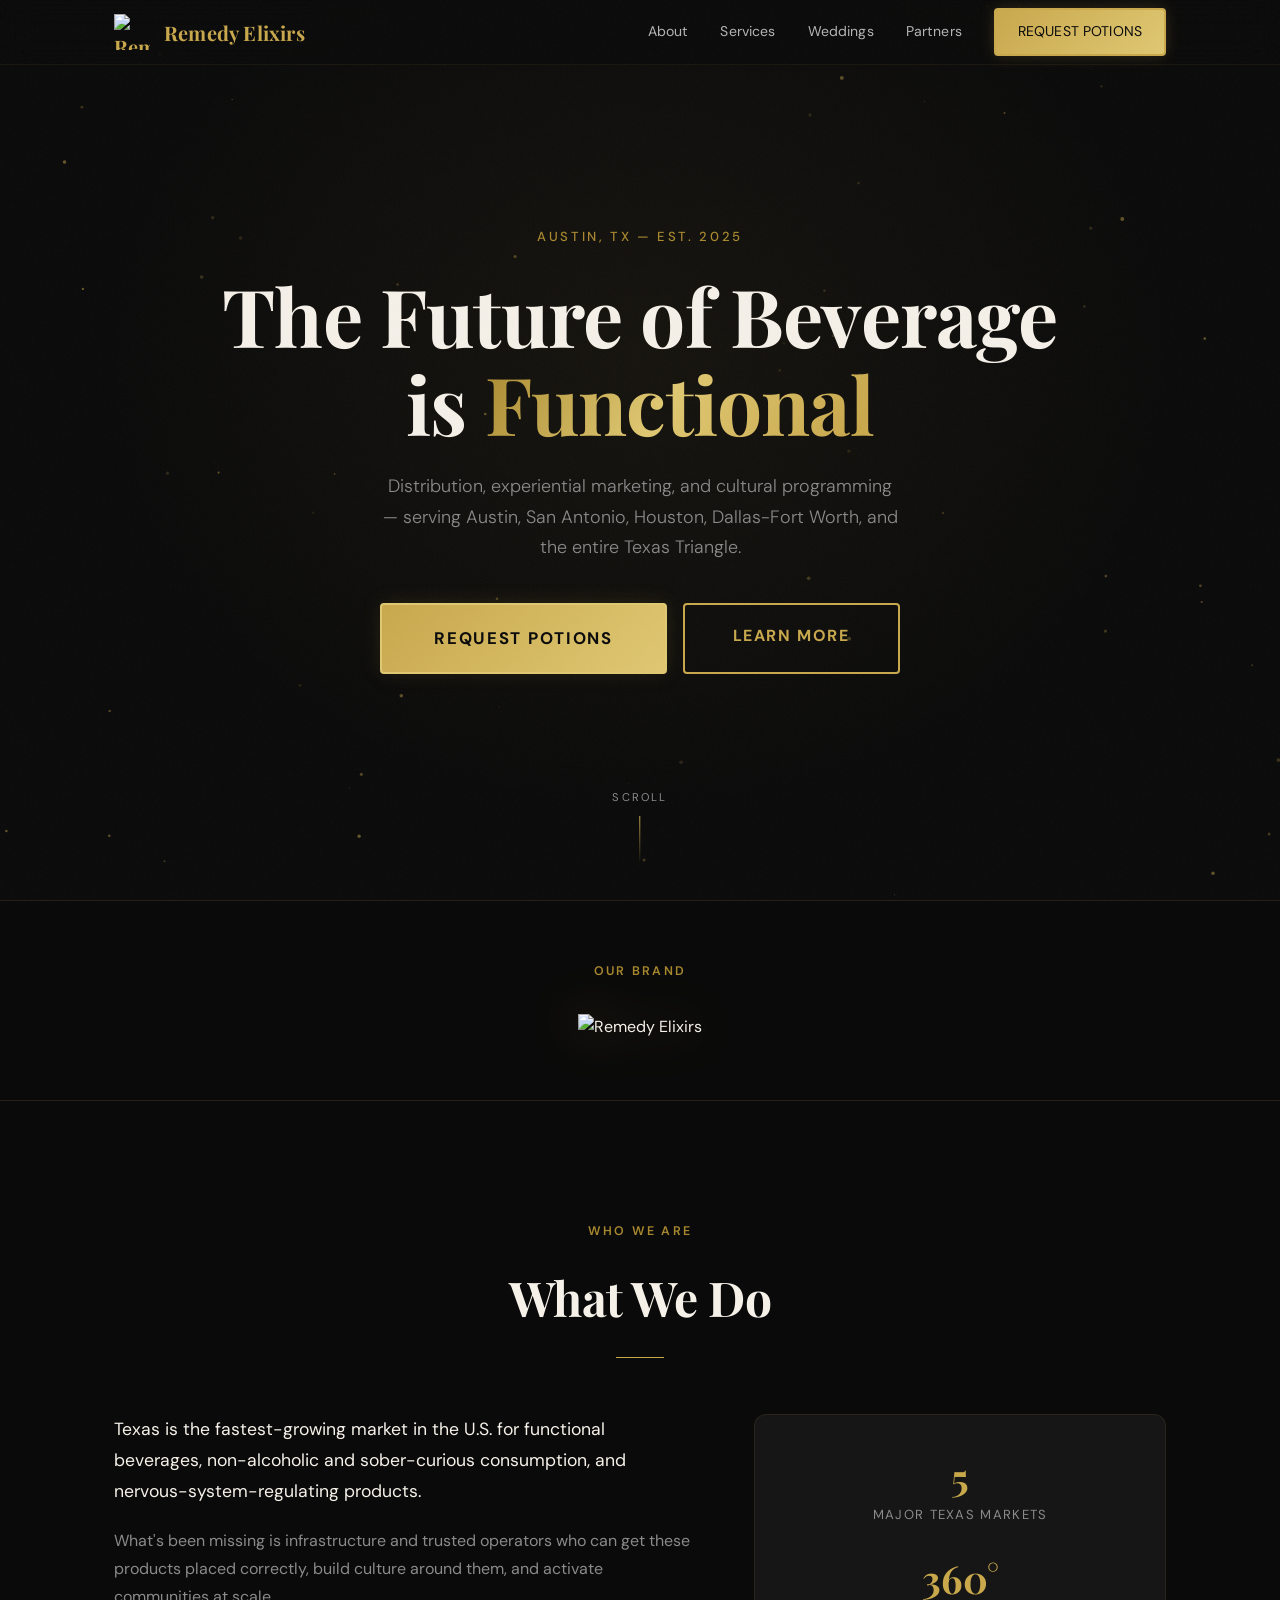
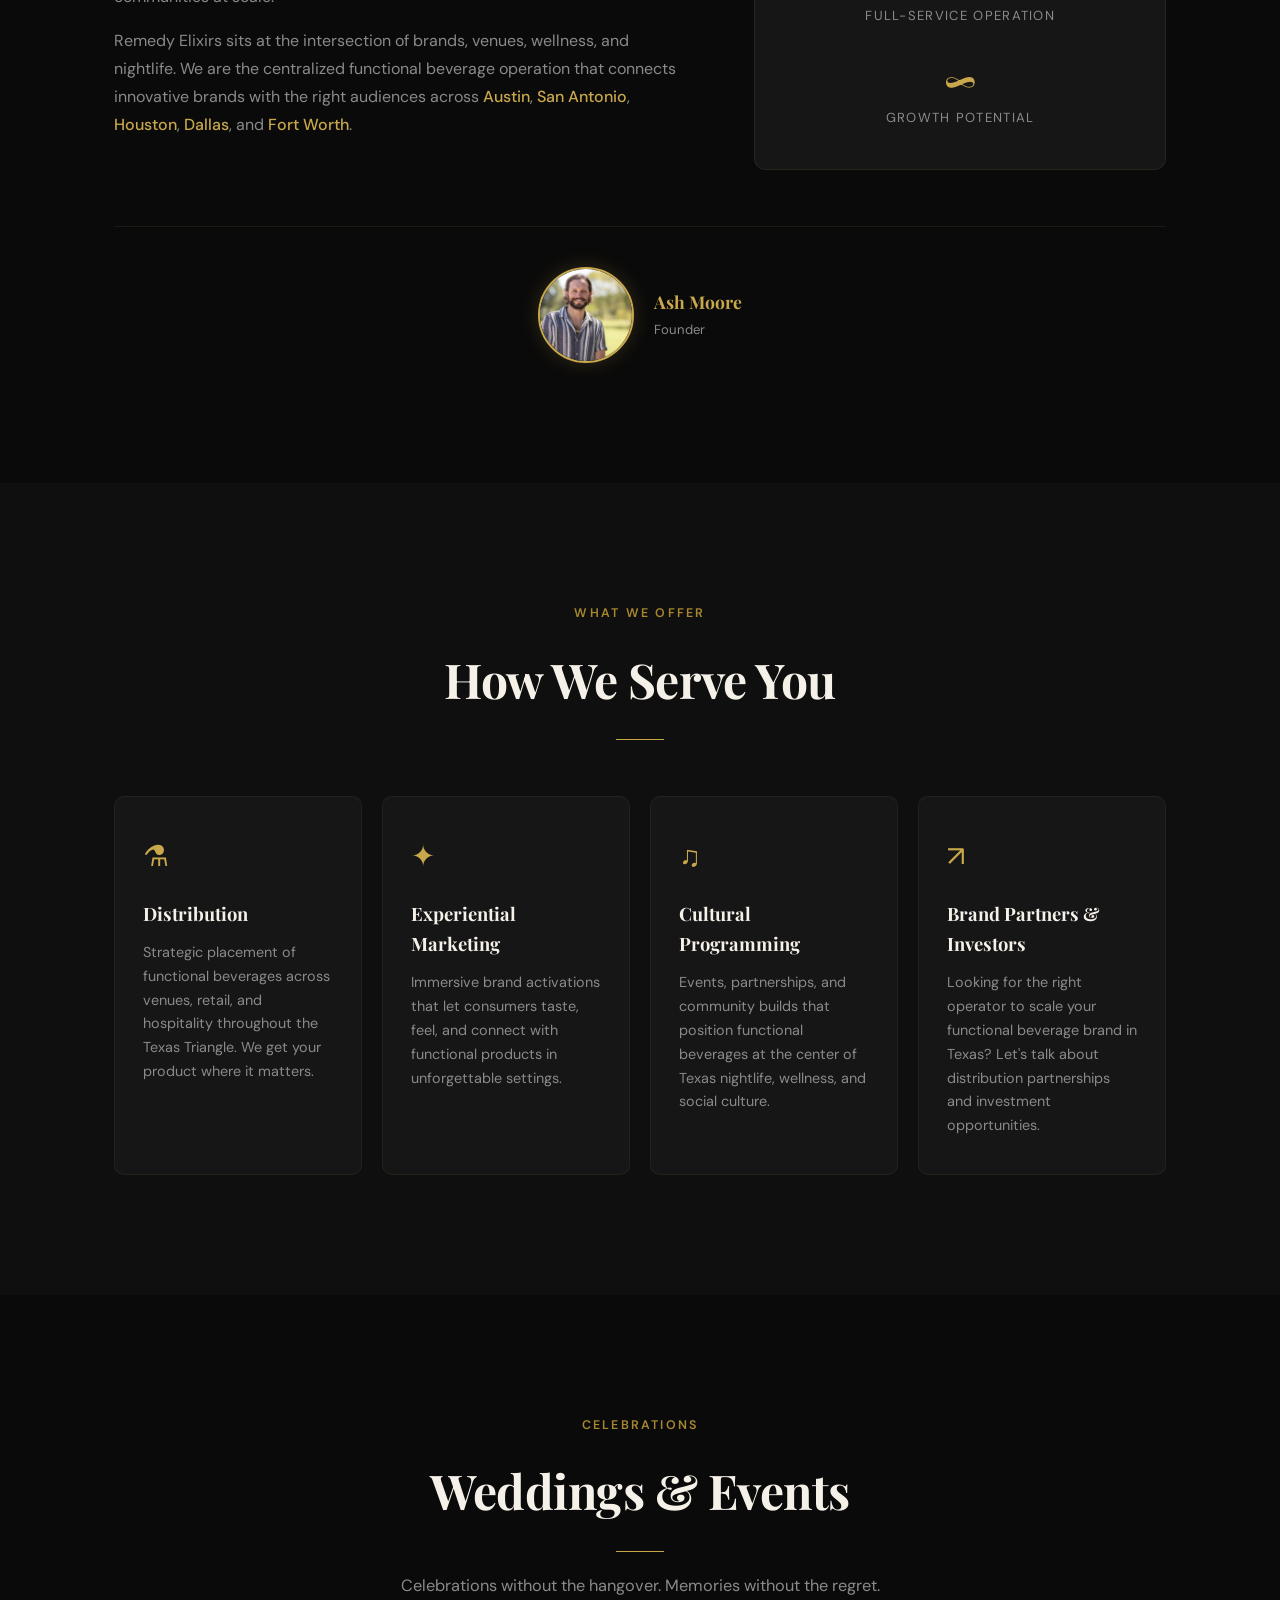
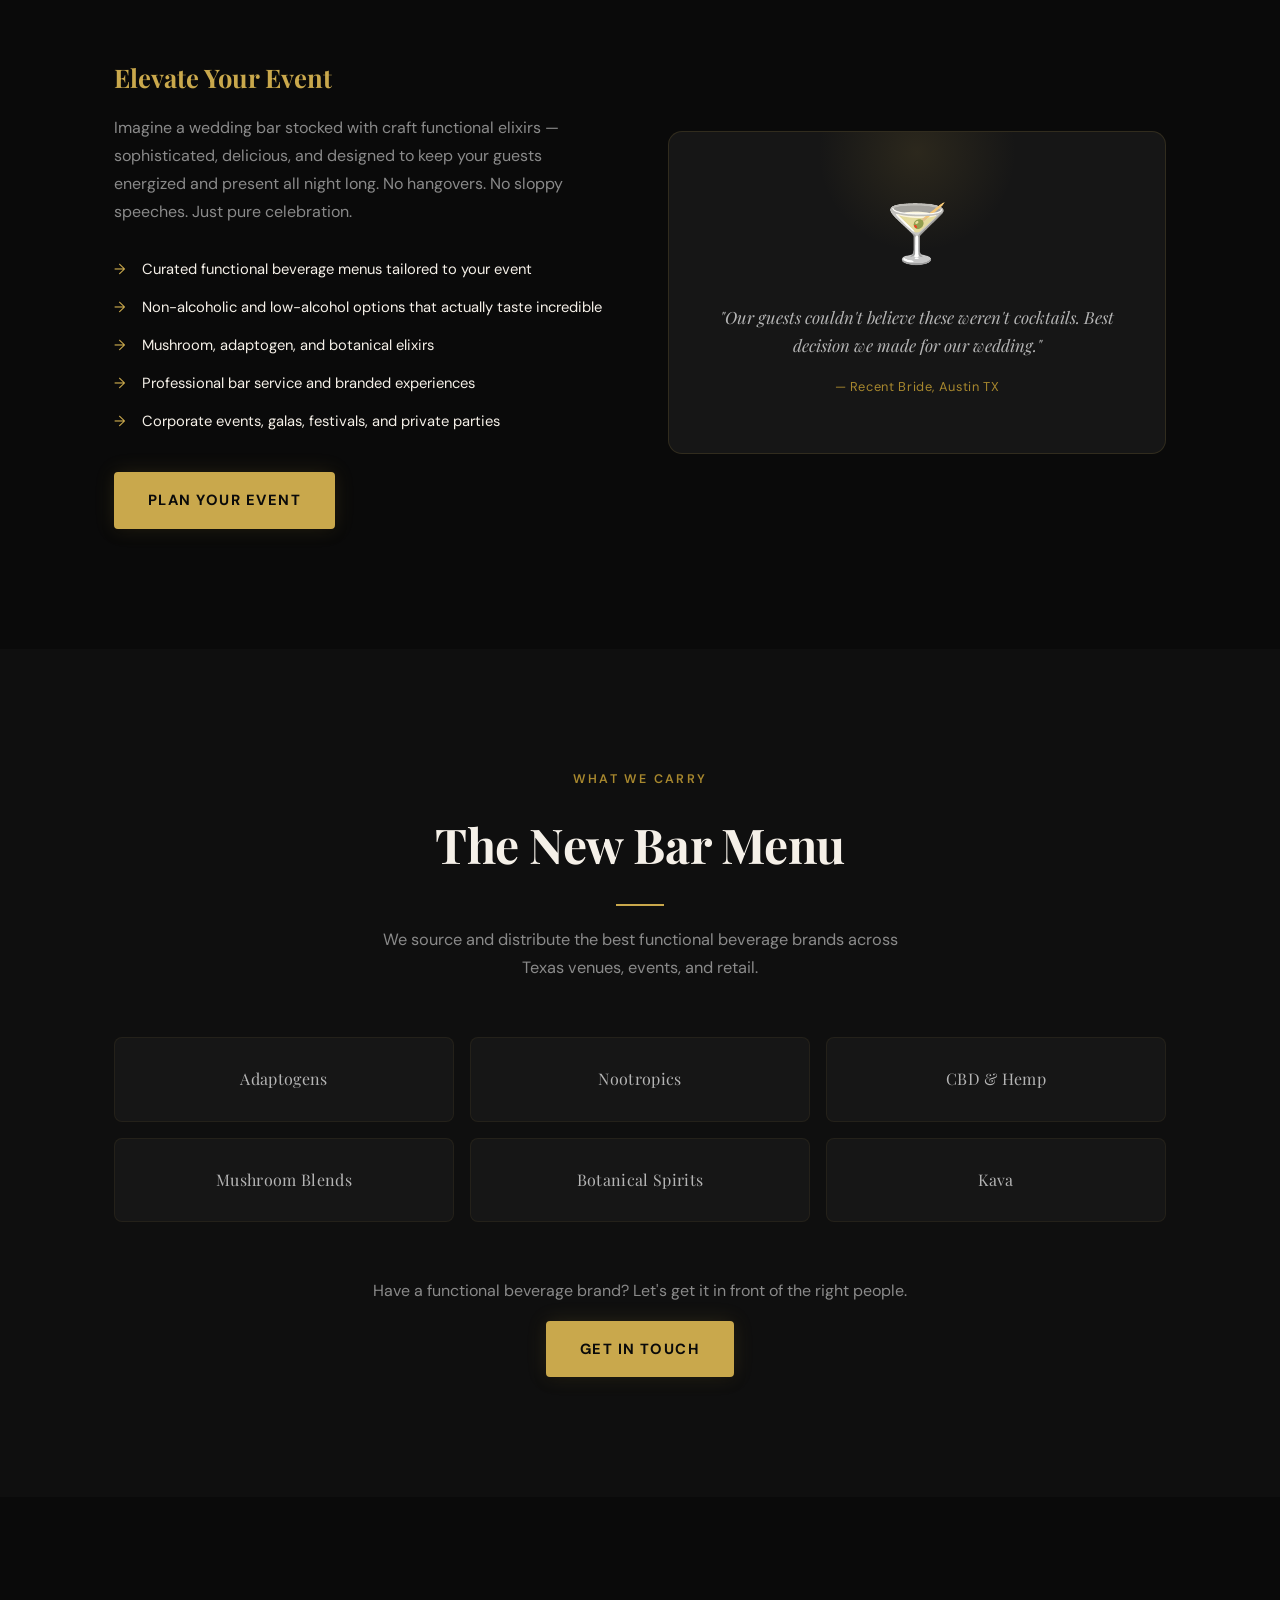
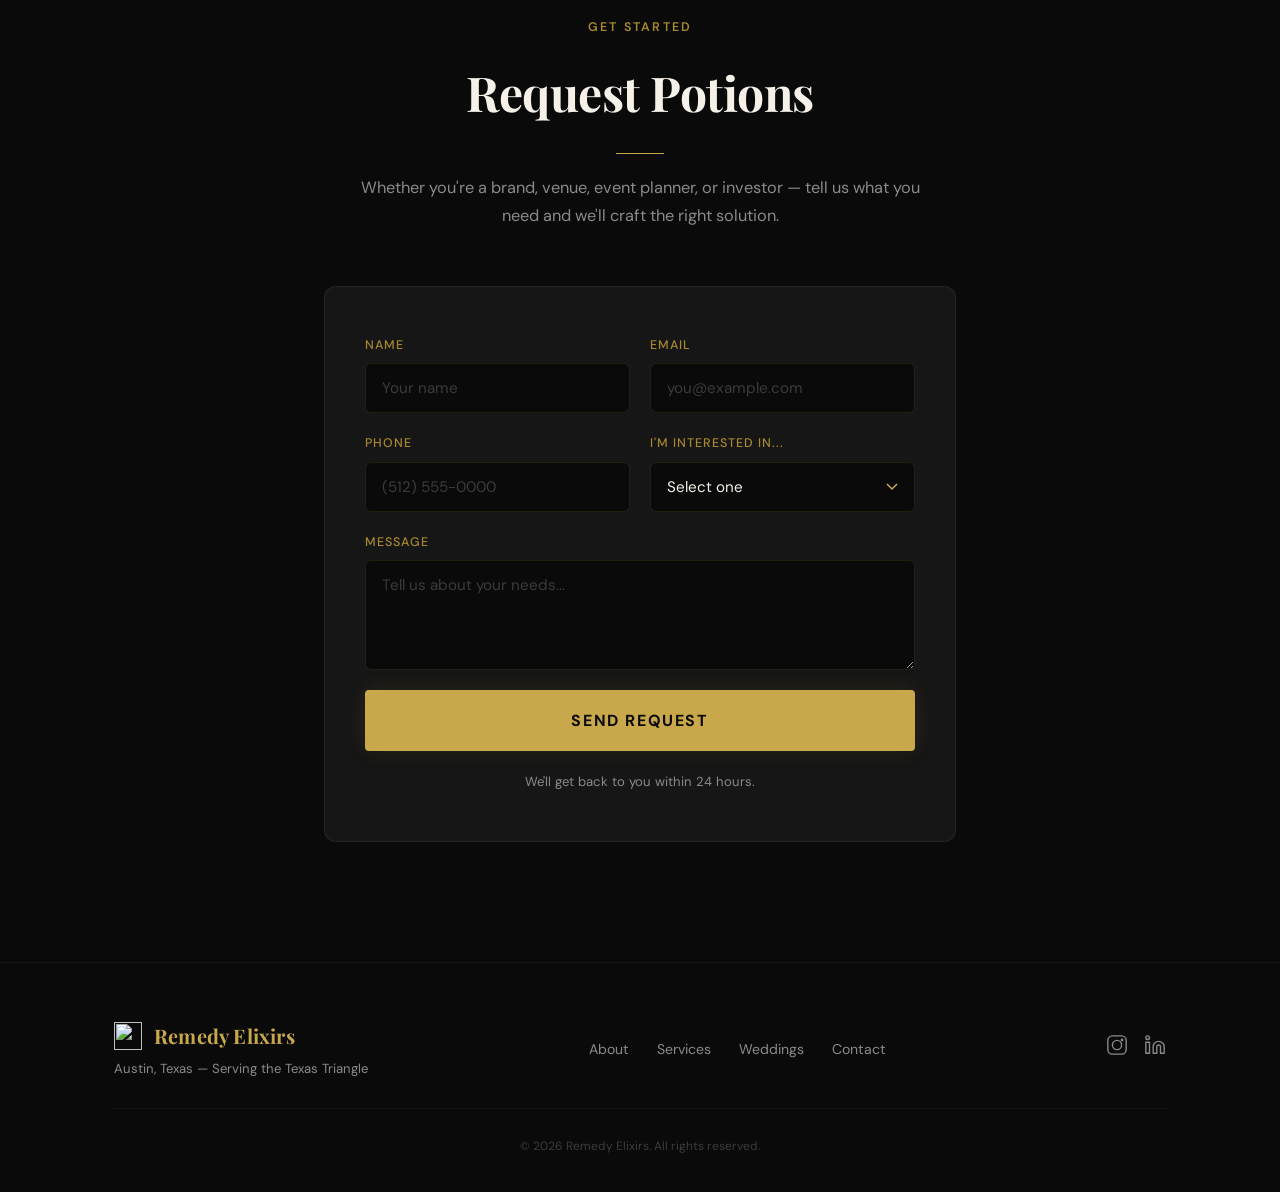
==== index.html @ 9a8f2cb9 "Update index.html 04/08 Removing kratom from website and fixing founder photo" ====
<!DOCTYPE html>
<html lang="en">
<head>
  <meta charset="UTF-8">
  <meta name="viewport" content="width=device-width, initial-scale=1.0">
  <title>Remedy Elixirs — Functional Beverages for Texas</title>
  <meta name="description" content="Austin-rooted functional beverage distribution, experiential marketing, and cultural programming across the Texas Triangle.">
  <meta name="theme-color" content="#0a0a0a">
  <meta property="og:title" content="Remedy Elixirs — Functional Beverages for Texas">
  <meta property="og:description" content="Distribution, experiential marketing, and cultural programming for functional beverages across the Texas Triangle.">
  <meta property="og:type" content="website">
  <meta property="og:url" content="https://remedyelixirs.vip">
  <meta property="og:image" content="https://images.unsplash.com/photo-1514362545857-3bc16c4c7d1b?w=1200&h=630&fit=crop&q=80">
  <meta name="twitter:card" content="summary_large_image">
  <meta name="twitter:title" content="Remedy Elixirs — Functional Beverages for Texas">
  <meta name="twitter:description" content="Distribution, experiential marketing, and cultural programming for functional beverages across the Texas Triangle.">
  <link rel="icon" href="data:image/svg+xml,<svg xmlns='http://www.w3.org/2000/svg' viewBox='0 0 100 100'><text y='.9em' font-size='90'>⚗️</text></svg>">
  <link rel="preconnect" href="https://fonts.googleapis.com">
  <link rel="preconnect" href="https://fonts.gstatic.com" crossorigin>
  <link href="https://fonts.googleapis.com/css2?family=Playfair+Display:ital,wght@0,400;0,700;1,400&family=DM+Sans:wght@300;400;500;600&display=swap" rel="stylesheet">
  <link rel="stylesheet" href="style.css">
  <!-- Google tag (gtag.js) -->
  <script async src="https://www.googletagmanager.com/gtag/js?id=G-P9FBZWVMJN"></script>
  <script>
    window.dataLayer = window.dataLayer || [];
    function gtag(){dataLayer.push(arguments);}
    gtag('js', new Date());
    gtag('config', 'G-P9FBZWVMJN');
  </script>
</head>
<body>

  <!-- Grain overlay -->
  <div class="grain" aria-hidden="true"></div>

  <!-- Nav -->
  <nav class="nav" role="navigation" aria-label="Main navigation">
    <div class="nav-inner">
      <a href="#" class="logo" aria-label="Remedy Elixirs home">
        <img src="remedy-logo.png" alt="Remedy Elixirs Logo" style="width:36px;height:36px;object-fit:contain;vertical-align:middle;margin-right:8px;"> Remedy Elixirs
      </a>
      <div class="nav-links" id="nav-links">
        <a href="#about">About</a>
        <a href="#services">Services</a>
        <a href="#weddings">Weddings</a>
        <a href="#proof">Partners</a>
        <a href="#contact" class="btn btn-sm">Request Potions</a>
      </div>
      <button class="mobile-toggle" aria-label="Toggle menu" aria-expanded="false" id="mobile-toggle">
        <span class="hamburger"></span>
      </button>
    </div>
  </nav>

  <!-- Hero -->
  <section class="hero">
    <canvas class="hero-particles" id="hero-particles" aria-hidden="true"></canvas>
    <div class="hero-content reveal">
      <p class="hero-eyebrow">Austin, TX — Est. 2025</p>
      <h1>The Future of Beverage<br>is <span class="gold shimmer">Functional</span></h1>
      <p class="hero-sub">Distribution, experiential marketing, and cultural programming — serving Austin, San Antonio, Houston, Dallas-Fort Worth, and the entire Texas Triangle.</p>
      <div class="hero-actions">
        <a href="#contact" class="btn btn-cta">Request Potions</a>
        <a href="#about" class="btn btn-lg btn-ghost">Learn More</a>
      </div>
    </div>
    <div class="hero-scroll" aria-hidden="true">
      <span>Scroll</span>
      <div class="scroll-line"></div>
    </div>
  </section>

  <!-- Logo Showcase -->
  <section style="background:#0a0a0a;padding:60px 0;text-align:center;border-top:1px solid rgba(201,168,76,0.15);border-bottom:1px solid rgba(201,168,76,0.15);">
    <div class="container">
      <p class="section-tag" style="text-align:center;margin-bottom:32px;">Our Brand</p>
      <img src="remedy-logo.png" alt="Remedy Elixirs" style="width:180px;height:180px;object-fit:contain;filter:drop-shadow(0 0 24px rgba(201,168,76,0.4));">
    </div>
  </section>

  <!-- About -->
  <section id="about" class="section">
    <div class="container">
      <div class="section-header reveal">
        <p class="section-tag">Who We Are</p>
        <h2>What We Do</h2>
      </div>
      <div class="about-layout">
        <div class="about-text reveal">
          <p class="lead">Texas is the fastest-growing market in the U.S. for functional beverages, non-alcoholic and sober-curious consumption, and nervous-system-regulating products.</p>
          <p>What's been missing is infrastructure and trusted operators who can get these products placed correctly, build culture around them, and activate communities at scale.</p>
          <p>Remedy Elixirs sits at the intersection of brands, venues, wellness, and nightlife. We are the centralized functional beverage operation that connects innovative brands with the right audiences across <strong>Austin</strong>, <strong>San Antonio</strong>, <strong>Houston</strong>, <strong>Dallas</strong>, and <strong>Fort Worth</strong>.</p>
        </div>
        <div class="about-stats reveal">
          <div class="stat">
            <span class="stat-number" data-count="5">5</span>
            <span class="stat-label">Major Texas Markets</span>
          </div>
          <div class="stat">
            <span class="stat-number">360°</span>
            <span class="stat-label">Full-Service Operation</span>
          </div>
          <div class="stat">
            <span class="stat-number">∞</span>
            <span class="stat-label">Growth Potential</span>
          </div>
        </div>
      </div>
      <div class="founder reveal">
        <img src="ash-moore.jpg" alt="Ash Moore, Founder of Remedy Elixirs" style="width:96px;height:96px;border-radius:50%;object-fit:cover;object-position:center 20%;border:2px solid #c9a84c;box-shadow:0 0 20px rgba(201,168,76,0.2);flex-shrink:0;">
        <div class="founder-info">
          <span class="founder-name">Ash Moore</span>
          <span class="founder-title">Founder</span>
        </div>
      </div>
    </div>
  </section>

  <!-- Services -->
  <section id="services" class="section section-dark">
    <div class="container">
      <div class="section-header reveal">
        <p class="section-tag">What We Offer</p>
        <h2>How We Serve You</h2>
      </div>
      <div class="grid">
        <div class="card reveal" style="--delay: 0">
          <div class="card-glow"></div>
          <div class="card-content">
            <div class="card-icon">⚗</div>
            <h3>Distribution</h3>
            <p>Strategic placement of functional beverages across venues, retail, and hospitality throughout the Texas Triangle. We get your product where it matters.</p>
          </div>
        </div>
        <div class="card reveal" style="--delay: 1">
          <div class="card-glow"></div>
          <div class="card-content">
            <div class="card-icon">✦</div>
            <h3>Experiential Marketing</h3>
            <p>Immersive brand activations that let consumers taste, feel, and connect with functional products in unforgettable settings.</p>
          </div>
        </div>
        <div class="card reveal" style="--delay: 2">
          <div class="card-glow"></div>
          <div class="card-content">
            <div class="card-icon">♫</div>
            <h3>Cultural Programming</h3>
            <p>Events, partnerships, and community builds that position functional beverages at the center of Texas nightlife, wellness, and social culture.</p>
          </div>
        </div>
        <div class="card reveal" style="--delay: 3">
          <div class="card-glow"></div>
          <div class="card-content">
            <div class="card-icon">↗</div>
            <h3>Brand Partners & Investors</h3>
            <p>Looking for the right operator to scale your functional beverage brand in Texas? Let's talk about distribution partnerships and investment opportunities.</p>
          </div>
        </div>
      </div>
    </div>
  </section>

  <!-- Weddings / Events -->
  <section id="weddings" class="section">
    <div class="container">
      <div class="section-header reveal">
        <p class="section-tag">Celebrations</p>
        <h2>Weddings & Events</h2>
        <p class="section-lead">Celebrations without the hangover. Memories without the regret.</p>
      </div>
      <div class="wedding-grid">
        <div class="wedding-text reveal">
          <h3>Elevate Your Event</h3>
          <p>Imagine a wedding bar stocked with craft functional elixirs — sophisticated, delicious, and designed to keep your guests energized and present all night long. No hangovers. No sloppy speeches. Just pure celebration.</p>
          <ul class="check-list">
            <li>Curated functional beverage menus tailored to your event</li>
            <li>Non-alcoholic and low-alcohol options that actually taste incredible</li>
            <li>Mushroom, adaptogen, and botanical elixirs</li>
            <li>Professional bar service and branded experiences</li>
            <li>Corporate events, galas, festivals, and private parties</li>
          </ul>
          <a href="#contact" class="btn">Plan Your Event</a>
        </div>
        <div class="wedding-visual reveal">
          <div class="visual-card">
            <div class="visual-glow"></div>
            <span class="visual-emoji">🍸</span>
            <p>"Our guests couldn't believe these weren't cocktails. Best decision we made for our wedding."</p>
            <span class="testimonial-attr">— Recent Bride, Austin TX</span>
          </div>
        </div>
      </div>
    </div>
  </section>

  <!-- Social Proof -->
  <section id="proof" class="section section-dark">
    <div class="container">
      <div class="section-header reveal">
        <p class="section-tag">What We Carry</p>
        <h2>The New Bar Menu</h2>
        <p class="section-lead">We source and distribute the best functional beverage brands across Texas venues, events, and retail.</p>
      </div>
      <div class="proof-grid reveal">
        <div class="proof-item">Adaptogens</div>
        <div class="proof-item">Nootropics</div>
        <div class="proof-item">CBD & Hemp</div>
        <div class="proof-item">Mushroom Blends</div>
        <div class="proof-item">Botanical Spirits</div>
        <div class="proof-item">Kava</div>
      </div>
      <div class="proof-cta reveal">
        <p>Have a functional beverage brand? Let's get it in front of the right people.</p>
        <a href="#contact" class="btn">Get In Touch</a>
      </div>
    </div>
  </section>

  <!-- Contact / Lead Form -->
  <section id="contact" class="section">
    <div class="container container-sm">
      <div class="section-header reveal">
        <p class="section-tag">Get Started</p>
        <h2>Request Potions</h2>
        <p class="section-lead">Whether you're a brand, venue, event planner, or investor — tell us what you need and we'll craft the right solution.</p>
      </div>
      <div class="form-wrapper reveal">
        <form action="https://formspree.io/f/xzdjoldj" method="POST" class="form" id="lead-form">
          <div class="form-row">
            <div class="form-group">
              <label for="name">Name</label>
              <input type="text" id="name" name="name" required placeholder="Your name">
            </div>
            <div class="form-group">
              <label for="email">Email</label>
              <input type="email" id="email" name="email" required placeholder="you@example.com">
            </div>
          </div>
          <div class="form-row">
            <div class="form-group">
              <label for="phone">Phone</label>
              <input type="tel" id="phone" name="phone" placeholder="(512) 555-0000">
            </div>
            <div class="form-group">
              <label for="interest">I'm interested in...</label>
              <select id="interest" name="interest">
                <option value="">Select one</option>
                <option value="distribution">Distribution Partnership</option>
                <option value="wedding">Wedding / Private Event</option>
                <option value="corporate">Corporate Event</option>
                <option value="venue">Venue Placement</option>
                <option value="brand">Brand Partnership</option>
                <option value="investment">Investment Opportunity</option>
                <option value="other">Other</option>
              </select>
            </div>
          </div>
          <div class="form-group">
            <label for="message">Message</label>
            <textarea id="message" name="message" rows="4" placeholder="Tell us about your needs..."></textarea>
          </div>
          <button type="submit" class="btn btn-full btn-lg">Send Request</button>
        </form>
        <p class="form-note">We'll get back to you within 24 hours.</p>
      </div>
    </div>
  </section>

  <!-- Sticky Mobile CTA -->
  <div class="sticky-cta" id="sticky-cta">
    <a href="#contact" class="btn">Request Potions</a>
  </div>

  <!-- Footer -->
  <footer class="footer">
    <div class="container">
      <div class="footer-inner">
        <div class="footer-brand">
          <span class="logo">
            <img src="remedy-logo.png" alt="" style="width:28px;height:28px;object-fit:contain;vertical-align:middle;margin-right:6px;">
            Remedy Elixirs
          </span>
          <p>Austin, Texas — Serving the Texas Triangle</p>
        </div>
        <div class="footer-links">
          <a href="#about">About</a>
          <a href="#services">Services</a>
          <a href="#weddings">Weddings</a>
          <a href="#contact">Contact</a>
        </div>
        <div class="footer-social">
          <a href="https://instagram.com/remedyelixirbar" target="_blank" rel="noopener" aria-label="Instagram">
            <svg width="22" height="22" viewBox="0 0 24 24" fill="none" stroke="currentColor" stroke-width="1.5" stroke-linecap="round" stroke-linejoin="round"><rect x="2" y="2" width="20" height="20" rx="5"/><circle cx="12" cy="12" r="5"/><circle cx="17.5" cy="6.5" r="1.5" fill="currentColor" stroke="none"/></svg>
          </a>
          <a href="https://www.linkedin.com/in/ashton-moore" target="_blank" rel="noopener" aria-label="LinkedIn">
            <svg width="22" height="22" viewBox="0 0 24 24" fill="none" stroke="currentColor" stroke-width="1.5" stroke-linecap="round" stroke-linejoin="round"><path d="M16 8a6 6 0 0 1 6 6v7h-4v-7a2 2 0 0 0-4 0v7h-4v-7a6 6 0 0 1 6-6z"/><rect x="2" y="9" width="4" height="12"/><circle cx="4" cy="4" r="2"/></svg>
          </a>
        </div>
      </div>
      <p class="copyright">&copy; 2026 Remedy Elixirs. All rights reserved.</p>
    </div>
  </footer>

  <script>
    // Mobile nav toggle
    const toggle = document.getElementById('mobile-toggle');
    const navLinks = document.getElementById('nav-links');
    toggle.addEventListener('click', function() {
      const isOpen = navLinks.classList.toggle('open');
      toggle.classList.toggle('active');
      toggle.setAttribute('aria-expanded', isOpen);
    });

    // Smooth scroll
    document.querySelectorAll('a[href^="#"]').forEach(a => {
      a.addEventListener('click', function(e) {
        e.preventDefault();
        const target = document.querySelector(this.getAttribute('href'));
        if (target) {
          target.scrollIntoView({ behavior: 'smooth', block: 'start' });
          navLinks.classList.remove('open');
          toggle.classList.remove('active');
          toggle.setAttribute('aria-expanded', 'false');
        }
      });
    });

    // Scroll reveal
    const reveals = document.querySelectorAll('.reveal');
    const revealObserver = new IntersectionObserver((entries) => {
      entries.forEach(entry => {
        if (entry.isIntersecting) {
          entry.target.classList.add('revealed');
          revealObserver.unobserve(entry.target);
        }
      });
    }, { threshold: 0.15, rootMargin: '0px 0px -40px 0px' });
    reveals.forEach(el => revealObserver.observe(el));

    // Nav background on scroll + sticky CTA
    const nav = document.querySelector('.nav');
    const stickyCta = document.getElementById('sticky-cta');
    const contactSection = document.getElementById('contact');
    window.addEventListener('scroll', () => {
      nav.classList.toggle('scrolled', window.scrollY > 60);
      if (window.innerWidth <= 768) {
        const contactTop = contactSection.getBoundingClientRect().top;
        stickyCta.classList.toggle('visible', window.scrollY > 400 && contactTop > window.innerHeight);
      }
    }, { passive: true });

    // Hero particles
    (function() {
      const canvas = document.getElementById('hero-particles');
      if (!canvas) return;
      const ctx = canvas.getContext('2d');
      let particles = [];
      let w, h;

      function resize() {
        w = canvas.width = canvas.offsetWidth;
        h = canvas.height = canvas.offsetHeight;
      }

      function init() {
        resize();
        particles = [];
        const count = Math.floor((w * h) / 18000);
        for (let i = 0; i < count; i++) {
          particles.push({
            x: Math.random() * w,
            y: Math.random() * h,
            r: Math.random() * 1.5 + 0.5,
            dx: (Math.random() - 0.5) * 0.3,
            dy: (Math.random() - 0.5) * 0.3,
            o: Math.random() * 0.4 + 0.1
          });
        }
      }

      function draw() {
        ctx.clearRect(0, 0, w, h);
        particles.forEach(p => {
          p.x += p.dx;
          p.y += p.dy;
          if (p.x < 0) p.x = w;
          if (p.x > w) p.x = 0;
          if (p.y < 0) p.y = h;
          if (p.y > h) p.y = 0;
          ctx.beginPath();
          ctx.arc(p.x, p.y, p.r, 0, Math.PI * 2);
          ctx.fillStyle = `rgba(201,168,76,${p.o})`;
          ctx.fill();
        });
        requestAnimationFrame(draw);
      }

      init();
      draw();
      window.addEventListener('resize', init);
    })();

    // Form submission
    document.getElementById('lead-form').addEventListener('submit', function(e) {
      e.preventDefault();
      const form = this;
      const btn = form.querySelector('button[type="submit"]');
      btn.textContent = 'Sending...';
      btn.disabled = true;

      fetch(form.action, {
        method: 'POST',
        body: new FormData(form),
        headers: { 'Accept': 'application/json' }
      }).then(r => {
        if (r.ok) {
          form.innerHTML = '<div class="form-success"><h3>Request Received</h3><p>We\'ll be in touch soon. In the meantime, good things are brewing.</p></div>';
        } else {
          btn.textContent = 'Send Request';
          btn.disabled = false;
          alert('Something went wrong. Please email us directly at ash@nubluhou.com');
        }
      }).catch(() => {
        btn.textContent = 'Send Request';
        btn.disabled = false;
        alert('Something went wrong. Please email us directly at ash@nubluhou.com');
      });
    });
  </script>

</body>
</html>
---- style.css ----
/* === Reset & Base === */
*, *::before, *::after { margin: 0; padding: 0; box-sizing: border-box; }

:root {
  --black: #0a0a0a;
  --dark: #0f0f0f;
  --dark-2: #161616;
  --dark-3: #1e1e1e;
  --gold: #c9a84c;
  --gold-light: #e0c872;
  --gold-dim: #a8882e;
  --gold-subtle: rgba(201,168,76,0.08);
  --white: #f5f0e8;
  --gray: #8a8a8a;
  --gray-light: #b5b5b5;
  --font-display: 'Playfair Display', Georgia, serif;
  --font-body: 'DM Sans', -apple-system, sans-serif;
  --ease-out: cubic-bezier(0.16, 1, 0.3, 1);
  --ease-in-out: cubic-bezier(0.65, 0, 0.35, 1);
}

html { scroll-behavior: smooth; scroll-padding-top: 80px; }

body {
  font-family: var(--font-body);
  background: var(--black);
  color: var(--white);
  line-height: 1.65;
  -webkit-font-smoothing: antialiased;
  -moz-osx-font-smoothing: grayscale;
  overflow-x: hidden;
}

/* Grain overlay */
.grain {
  position: fixed;
  inset: 0;
  z-index: 9999;
  pointer-events: none;
  opacity: 0.035;
  background-image: url("data:image/svg+xml,%3Csvg viewBox='0 0 256 256' xmlns='http://www.w3.org/2000/svg'%3E%3Cfilter id='n'%3E%3CfeTurbulence type='fractalNoise' baseFrequency='0.85' numOctaves='4' stitchTiles='stitch'/%3E%3C/filter%3E%3Crect width='100%25' height='100%25' filter='url(%23n)'/%3E%3C/svg%3E");
  background-repeat: repeat;
  background-size: 180px;
}

a { color: var(--gold); text-decoration: none; transition: color 0.25s var(--ease-out); }
a:hover { color: var(--gold-light); }

::selection { background: rgba(201,168,76,0.25); color: var(--white); }

.container { max-width: 1100px; margin: 0 auto; padding: 0 24px; }
.container-sm { max-width: 680px; }

/* === Scroll Reveal === */
.reveal {
  opacity: 0;
  transform: translateY(32px);
  transition: opacity 0.8s var(--ease-out), transform 0.8s var(--ease-out);
}

.reveal.revealed {
  opacity: 1;
  transform: translateY(0);
}

/* === Nav === */
.nav {
  position: fixed;
  top: 0; left: 0; right: 0;
  z-index: 100;
  background: rgba(10,10,10,0.7);
  backdrop-filter: blur(16px);
  -webkit-backdrop-filter: blur(16px);
  border-bottom: 1px solid rgba(201,168,76,0.08);
  transition: background 0.3s, border-color 0.3s;
}

.nav.scrolled {
  background: rgba(10,10,10,0.95);
  border-bottom-color: rgba(201,168,76,0.18);
}

.nav-inner {
  max-width: 1100px;
  margin: 0 auto;
  padding: 0 24px;
  display: flex;
  align-items: center;
  justify-content: space-between;
  height: 64px;
}

.logo {
  font-family: var(--font-display);
  font-size: 1.25rem;
  font-weight: 700;
  color: var(--gold);
  letter-spacing: 0.01em;
  display: flex;
  align-items: center;
  gap: 6px;
}

.logo-icon { font-size: 1.4rem; }

.nav-links { display: flex; align-items: center; gap: 32px; }
.nav-links a {
  color: var(--gray-light);
  font-size: 0.88rem;
  font-weight: 400;
  letter-spacing: 0.01em;
  position: relative;
}

.nav-links a:not(.btn)::after {
  content: '';
  position: absolute;
  bottom: -4px; left: 0;
  width: 0; height: 1px;
  background: var(--gold);
  transition: width 0.3s var(--ease-out);
}

.nav-links a:not(.btn):hover { color: var(--white); }
.nav-links a:not(.btn):hover::after { width: 100%; }

.nav-links .btn {
  background: linear-gradient(135deg, var(--gold) 0%, var(--gold-light) 100%);
  color: var(--black);
  box-shadow: 0 0 16px rgba(201,168,76,0.2);
}

/* Hamburger */
.mobile-toggle {
  display: none;
  background: none;
  border: none;
  cursor: pointer;
  width: 28px; height: 28px;
  position: relative;
  z-index: 101;
}

.hamburger,
.hamburger::before,
.hamburger::after {
  display: block;
  width: 22px; height: 1.5px;
  background: var(--gold);
  border-radius: 2px;
  transition: all 0.3s var(--ease-out);
  position: absolute;
  left: 3px;
}

.hamburger { top: 13px; }
.hamburger::before { content: ''; top: -7px; }
.hamburger::after { content: ''; top: 7px; }

.mobile-toggle.active .hamburger { background: transparent; }
.mobile-toggle.active .hamburger::before { top: 0; transform: rotate(45deg); }
.mobile-toggle.active .hamburger::after { top: 0; transform: rotate(-45deg); }

/* === Buttons === */
.btn {
  display: inline-block;
  background: var(--gold);
  color: var(--black);
  font-family: var(--font-body);
  font-weight: 700;
  font-size: 0.92rem;
  padding: 14px 32px;
  border: 2px solid var(--gold);
  border-radius: 4px;
  cursor: pointer;
  transition: all 0.3s var(--ease-out);
  text-transform: uppercase;
  letter-spacing: 0.1em;
  box-shadow: 0 0 20px rgba(201,168,76,0.15), 0 4px 12px rgba(0,0,0,0.3);
}

.btn:hover {
  background: var(--gold-light);
  border-color: var(--gold-light);
  color: var(--black);
  transform: translateY(-2px);
  box-shadow: 0 0 30px rgba(201,168,76,0.3), 0 8px 24px rgba(0,0,0,0.4);
}

.btn-ghost {
  background: transparent;
  color: var(--gold);
  box-shadow: none;
}

.btn-ghost:hover {
  background: var(--gold);
  color: var(--black);
  box-shadow: 0 0 20px rgba(201,168,76,0.2);
}

.btn-sm { padding: 10px 22px; font-size: 0.82rem; }
.btn-lg { padding: 18px 48px; font-size: 1rem; }
.btn-full { width: 100%; text-align: center; }

/* Primary CTA - extra emphasis */
.btn-cta {
  background: linear-gradient(135deg, var(--gold) 0%, var(--gold-light) 100%);
  border-color: var(--gold-light);
  font-size: 1.05rem;
  padding: 20px 52px;
  animation: ctaPulse 3s ease-in-out infinite;
  position: relative;
}

.btn-cta:hover {
  animation: none;
  background: linear-gradient(135deg, var(--gold-light) 0%, #f0d880 100%);
  box-shadow: 0 0 40px rgba(201,168,76,0.4), 0 8px 32px rgba(0,0,0,0.4);
}

@keyframes ctaPulse {
  0%, 100% { box-shadow: 0 0 20px rgba(201,168,76,0.15), 0 4px 12px rgba(0,0,0,0.3); }
  50% { box-shadow: 0 0 32px rgba(201,168,76,0.35), 0 4px 20px rgba(0,0,0,0.3); }
}

/* Sticky mobile CTA - mobile only */
.sticky-cta {
  display: none !important;
}

@media (max-width: 768px) {
  .sticky-cta.visible {
    display: block !important;
    position: fixed;
    bottom: 0; left: 0; right: 0;
    z-index: 99;
    padding: 12px 20px;
    background: rgba(10,10,10,0.95);
    backdrop-filter: blur(12px);
    -webkit-backdrop-filter: blur(12px);
    border-top: 1px solid rgba(201,168,76,0.2);
  }

  .sticky-cta .btn {
    width: 100%;
    text-align: center;
    font-size: 0.95rem;
    padding: 16px;
  }
}

/* === Hero === */
.hero {
  position: relative;
  min-height: 100vh;
  display: flex;
  align-items: center;
  justify-content: center;
  text-align: center;
  background: var(--black);
  overflow: hidden;
}

.hero::before {
  content: '';
  position: absolute;
  inset: 0;
  background: url('https://images.unsplash.com/photo-1514362545857-3bc16c4c7d1b?w=1920&q=80') center/cover no-repeat;
  opacity: 0.12;
  z-index: 0;
}

.hero::after {
  content: '';
  position: absolute;
  inset: 0;
  background: radial-gradient(ellipse at 50% 40%, rgba(201,168,76,0.06) 0%, transparent 60%),
              linear-gradient(to bottom, transparent 60%, var(--black) 100%);
  z-index: 0;
}

.hero-particles {
  position: absolute;
  inset: 0;
  width: 100%;
  height: 100%;
  z-index: 1;
}

.hero-content {
  position: relative;
  z-index: 2;
  padding: 0 24px;
}

.hero-eyebrow {
  font-size: 0.82rem;
  font-weight: 500;
  text-transform: uppercase;
  letter-spacing: 0.2em;
  color: var(--gold-dim);
  margin-bottom: 24px;
}

.hero h1 {
  font-family: var(--font-display);
  font-size: clamp(2.6rem, 6.5vw, 5rem);
  font-weight: 700;
  line-height: 1.1;
  margin-bottom: 24px;
  letter-spacing: -0.01em;
}

.gold { color: var(--gold); }

.shimmer {
  background: linear-gradient(
    120deg,
    var(--gold-dim) 0%,
    var(--gold-light) 25%,
    var(--gold) 50%,
    var(--gold-light) 75%,
    var(--gold-dim) 100%
  );
  background-size: 200% auto;
  -webkit-background-clip: text;
  background-clip: text;
  -webkit-text-fill-color: transparent;
  animation: shimmer 4s ease-in-out infinite;
}

@keyframes shimmer {
  0%, 100% { background-position: 0% center; }
  50% { background-position: 200% center; }
}

.hero-sub {
  font-size: 1.12rem;
  color: var(--gray);
  max-width: 520px;
  margin: 0 auto 40px;
  font-weight: 300;
  line-height: 1.7;
}

.hero-actions {
  display: flex;
  gap: 16px;
  justify-content: center;
  flex-wrap: wrap;
}

.hero-scroll {
  position: absolute;
  bottom: 36px; left: 50%;
  transform: translateX(-50%);
  z-index: 2;
  display: flex;
  flex-direction: column;
  align-items: center;
  gap: 10px;
}

.hero-scroll span {
  font-size: 0.7rem;
  text-transform: uppercase;
  letter-spacing: 0.2em;
  color: var(--gray);
}

.scroll-line {
  width: 1px; height: 48px;
  background: linear-gradient(to bottom, var(--gold), transparent);
  animation: scrollPulse 2s ease-in-out infinite;
}

@keyframes scrollPulse {
  0%, 100% { opacity: 0.3; transform: scaleY(0.6); }
  50% { opacity: 1; transform: scaleY(1); }
}

/* === Sections === */
.section { padding: 120px 0; }
.section-dark { background: var(--dark); }

.section-header {
  text-align: center;
  margin-bottom: 56px;
}

.section-tag {
  font-size: 0.78rem;
  font-weight: 600;
  text-transform: uppercase;
  letter-spacing: 0.18em;
  color: var(--gold-dim);
  margin-bottom: 16px;
}

h2 {
  font-family: var(--font-display);
  font-size: clamp(2rem, 4vw, 3rem);
  font-weight: 700;
  margin-bottom: 20px;
  text-align: center;
  letter-spacing: -0.01em;
}

h2::after {
  content: '';
  display: block;
  width: 48px;
  height: 1.5px;
  background: var(--gold);
  margin: 20px auto 0;
}

.section-lead {
  text-align: center;
  max-width: 560px;
  margin: 16px auto 0;
  color: var(--gray);
  font-size: 1.02rem;
  line-height: 1.7;
}

/* === About === */
.about-layout {
  display: grid;
  grid-template-columns: 1.4fr 1fr;
  gap: 64px;
  align-items: start;
  margin-top: 8px;
}

.about-text .lead {
  font-size: 1.1rem;
  color: var(--white);
  line-height: 1.75;
  margin-bottom: 20px;
}

.about-text p {
  color: var(--gray);
  margin-bottom: 16px;
  line-height: 1.75;
}

.about-text strong { color: var(--gold); font-weight: 500; }

.about-stats {
  display: flex;
  flex-direction: column;
  gap: 32px;
  padding: 40px 36px;
  background: var(--dark-2);
  border: 1px solid rgba(201,168,76,0.1);
  border-radius: 12px;
}

.stat { text-align: center; }

.stat-number {
  display: block;
  font-family: var(--font-display);
  font-size: 2.4rem;
  font-weight: 700;
  color: var(--gold);
  line-height: 1.1;
}

.stat-label {
  font-size: 0.82rem;
  color: var(--gray);
  text-transform: uppercase;
  letter-spacing: 0.1em;
  margin-top: 6px;
  display: block;
}

/* === Founder === */
.founder {
  display: flex;
  align-items: center;
  justify-content: center;
  gap: 20px;
  margin-top: 56px;
  padding-top: 40px;
  border-top: 1px solid rgba(201,168,76,0.1);
}

.founder-photo {
  width: 96px !important;
  height: 96px !important;
  min-width: 96px;
  max-width: 96px;
  border-radius: 50%;
  object-fit: cover;
  object-position: center 20%;
  border: 2px solid var(--gold);
  box-shadow: 0 0 20px rgba(201,168,76,0.2);
  flex-shrink: 0;
}

.founder-name {
  display: block;
  font-family: var(--font-display);
  font-size: 1.1rem;
  font-weight: 700;
  color: var(--gold);
}

.founder-title {
  font-size: 0.82rem;
  color: var(--gray);
}

/* === Grid / Cards === */
.grid {
  display: grid;
  grid-template-columns: repeat(auto-fit, minmax(240px, 1fr));
  gap: 20px;
}

.card {
  position: relative;
  background: var(--dark-2);
  border: 1px solid rgba(201,168,76,0.08);
  border-radius: 10px;
  overflow: hidden;
  transition: border-color 0.4s var(--ease-out), transform 0.4s var(--ease-out);
  transition-delay: calc(var(--delay, 0) * 0.1s);
}

.card:hover {
  border-color: rgba(201,168,76,0.35);
  transform: translateY(-6px);
}

.card-glow {
  position: absolute;
  top: 0; left: 0; right: 0;
  height: 1px;
  background: linear-gradient(90deg, transparent, var(--gold), transparent);
  opacity: 0;
  transition: opacity 0.4s;
}

.card:hover .card-glow { opacity: 1; }

.card-content {
  padding: 36px 28px;
  position: relative;
  z-index: 1;
}

.card-icon {
  font-size: 1.8rem;
  margin-bottom: 18px;
  color: var(--gold);
}

.card h3 {
  font-family: var(--font-display);
  font-size: 1.15rem;
  margin-bottom: 12px;
  color: var(--white);
}

.card p {
  font-size: 0.9rem;
  color: var(--gray);
  line-height: 1.65;
}

/* === Weddings === */
.wedding-grid {
  display: grid;
  grid-template-columns: 1fr 1fr;
  gap: 56px;
  align-items: center;
}

.wedding-text h3 {
  font-family: var(--font-display);
  font-size: 1.6rem;
  color: var(--gold);
  margin-bottom: 16px;
}

.wedding-text p {
  color: var(--gray);
  margin-bottom: 24px;
  line-height: 1.75;
}

.check-list {
  list-style: none;
  margin-bottom: 32px;
}

.check-list li {
  padding: 8px 0 8px 28px;
  position: relative;
  color: var(--white);
  font-size: 0.92rem;
  line-height: 1.5;
}

.check-list li::before {
  content: '→';
  position: absolute;
  left: 0;
  color: var(--gold);
  font-weight: 400;
}

.visual-card {
  position: relative;
  background: var(--dark-2);
  border: 1px solid rgba(201,168,76,0.15);
  border-radius: 14px;
  padding: 56px 36px;
  text-align: center;
  overflow: hidden;
}

.visual-glow {
  position: absolute;
  top: -80px; left: 50%;
  transform: translateX(-50%);
  width: 200px; height: 200px;
  background: radial-gradient(circle, rgba(201,168,76,0.12) 0%, transparent 70%);
  pointer-events: none;
}

.visual-emoji {
  font-size: 3.5rem;
  display: block;
  margin-bottom: 24px;
}

.visual-card p {
  font-family: var(--font-display);
  font-style: italic;
  color: var(--gray-light);
  font-size: 1.05rem;
  line-height: 1.65;
}

.testimonial-attr {
  display: block;
  margin-top: 16px;
  font-family: var(--font-body);
  font-style: normal;
  font-size: 0.8rem;
  color: var(--gold-dim);
  letter-spacing: 0.05em;
}

/* === Social Proof === */
.proof-grid {
  display: grid;
  grid-template-columns: repeat(3, 1fr);
  gap: 16px;
  margin-bottom: 48px;
}

.proof-item {
  background: var(--dark-2);
  border: 1px solid rgba(201,168,76,0.08);
  border-radius: 8px;
  padding: 28px 20px;
  text-align: center;
  font-family: var(--font-display);
  font-size: 1rem;
  font-weight: 400;
  color: var(--gray-light);
  letter-spacing: 0.02em;
  transition: border-color 0.3s, color 0.3s;
}

.proof-item:hover {
  border-color: rgba(201,168,76,0.3);
  color: var(--gold);
}

.proof-cta {
  text-align: center;
  padding-top: 8px;
}

.proof-cta p {
  color: var(--gray);
  margin-bottom: 16px;
  font-size: 1rem;
}

/* === Form === */
.form-wrapper {
  background: var(--dark-2);
  border: 1px solid rgba(201,168,76,0.1);
  border-radius: 12px;
  padding: 48px 40px;
}

.form { display: flex; flex-direction: column; gap: 20px; }

.form-row {
  display: grid;
  grid-template-columns: 1fr 1fr;
  gap: 20px;
}

.form-group { display: flex; flex-direction: column; gap: 8px; }

.form-group label {
  font-size: 0.78rem;
  font-weight: 500;
  color: var(--gold-dim);
  text-transform: uppercase;
  letter-spacing: 0.08em;
}

.form-group input,
.form-group select,
.form-group textarea {
  background: var(--black);
  border: 1px solid rgba(201,168,76,0.12);
  border-radius: 6px;
  padding: 14px 16px;
  color: var(--white);
  font-family: var(--font-body);
  font-size: 0.95rem;
  transition: border-color 0.25s var(--ease-out), box-shadow 0.25s var(--ease-out);
}

.form-group input:focus,
.form-group select:focus,
.form-group textarea:focus {
  outline: none;
  border-color: var(--gold);
  box-shadow: 0 0 0 3px rgba(201,168,76,0.08);
}

.form-group input::placeholder,
.form-group textarea::placeholder {
  color: rgba(255,255,255,0.2);
}

.form-group select {
  appearance: none;
  background-image: url("data:image/svg+xml,%3Csvg xmlns='http://www.w3.org/2000/svg' width='12' height='8'%3E%3Cpath d='M1 1l5 5 5-5' stroke='%23c9a84c' stroke-width='1.5' fill='none'/%3E%3C/svg%3E");
  background-repeat: no-repeat;
  background-position: right 16px center;
  padding-right: 40px;
}

.form-group textarea { resize: vertical; min-height: 100px; }

.form-note {
  text-align: center;
  font-size: 0.82rem;
  color: var(--gray);
  margin-top: 20px;
}

.form-success {
  text-align: center;
  padding: 48px 0;
}

.form-success h3 {
  font-family: var(--font-display);
  color: var(--gold);
  font-size: 1.5rem;
  margin-bottom: 12px;
}

.form-success p { color: var(--gray); }

/* === Footer === */
.footer {
  padding: 56px 0 36px;
  border-top: 1px solid rgba(201,168,76,0.08);
}

.footer-inner {
  display: flex;
  justify-content: space-between;
  align-items: center;
  margin-bottom: 28px;
}

.footer-brand p {
  font-size: 0.82rem;
  color: var(--gray);
  margin-top: 6px;
}

.footer-links { display: flex; gap: 28px; }
.footer-links a { color: var(--gray); font-size: 0.88rem; }
.footer-links a:hover { color: var(--gold); }

.footer-social {
  display: flex;
  gap: 16px;
}

.footer-social a {
  color: var(--gray);
  transition: color 0.25s, transform 0.25s;
}

.footer-social a:hover {
  color: var(--gold);
  transform: translateY(-2px);
}

.copyright {
  text-align: center;
  font-size: 0.75rem;
  color: rgba(255,255,255,0.2);
  padding-top: 28px;
  border-top: 1px solid rgba(255,255,255,0.04);
}

/* === Mobile === */
@media (max-width: 768px) {
  .nav-links {
    display: none;
    position: absolute;
    top: 64px; left: 0; right: 0;
    background: rgba(10,10,10,0.98);
    backdrop-filter: blur(20px);
    -webkit-backdrop-filter: blur(20px);
    flex-direction: column;
    padding: 32px 24px;
    gap: 20px;
    border-bottom: 1px solid rgba(201,168,76,0.12);
  }

  .nav-links.open { display: flex; }
  .mobile-toggle { display: block; }

  .section { padding: 80px 0; }

  .hero h1 { font-size: clamp(2.2rem, 8vw, 3.2rem); }
  .hero-scroll { display: none; }

  .about-layout {
    grid-template-columns: 1fr;
    gap: 40px;
  }

  .about-stats {
    flex-direction: row;
    justify-content: space-around;
    padding: 28px 20px;
  }

  .stat-number { font-size: 1.8rem; }

  .wedding-grid { grid-template-columns: 1fr; }

  .proof-grid {
    grid-template-columns: 1fr 1fr;
  }

  .form-wrapper { padding: 32px 24px; }
  .form-row { grid-template-columns: 1fr; }

  .footer-inner { flex-direction: column; gap: 20px; text-align: center; }
  .footer-links { justify-content: center; }

  .footer { padding-bottom: 80px; }
}

@media (max-width: 480px) {
  .proof-grid { grid-template-columns: 1fr; }
  .about-stats { flex-direction: column; gap: 24px; }
  .hero-actions { flex-direction: column; align-items: center; }
}
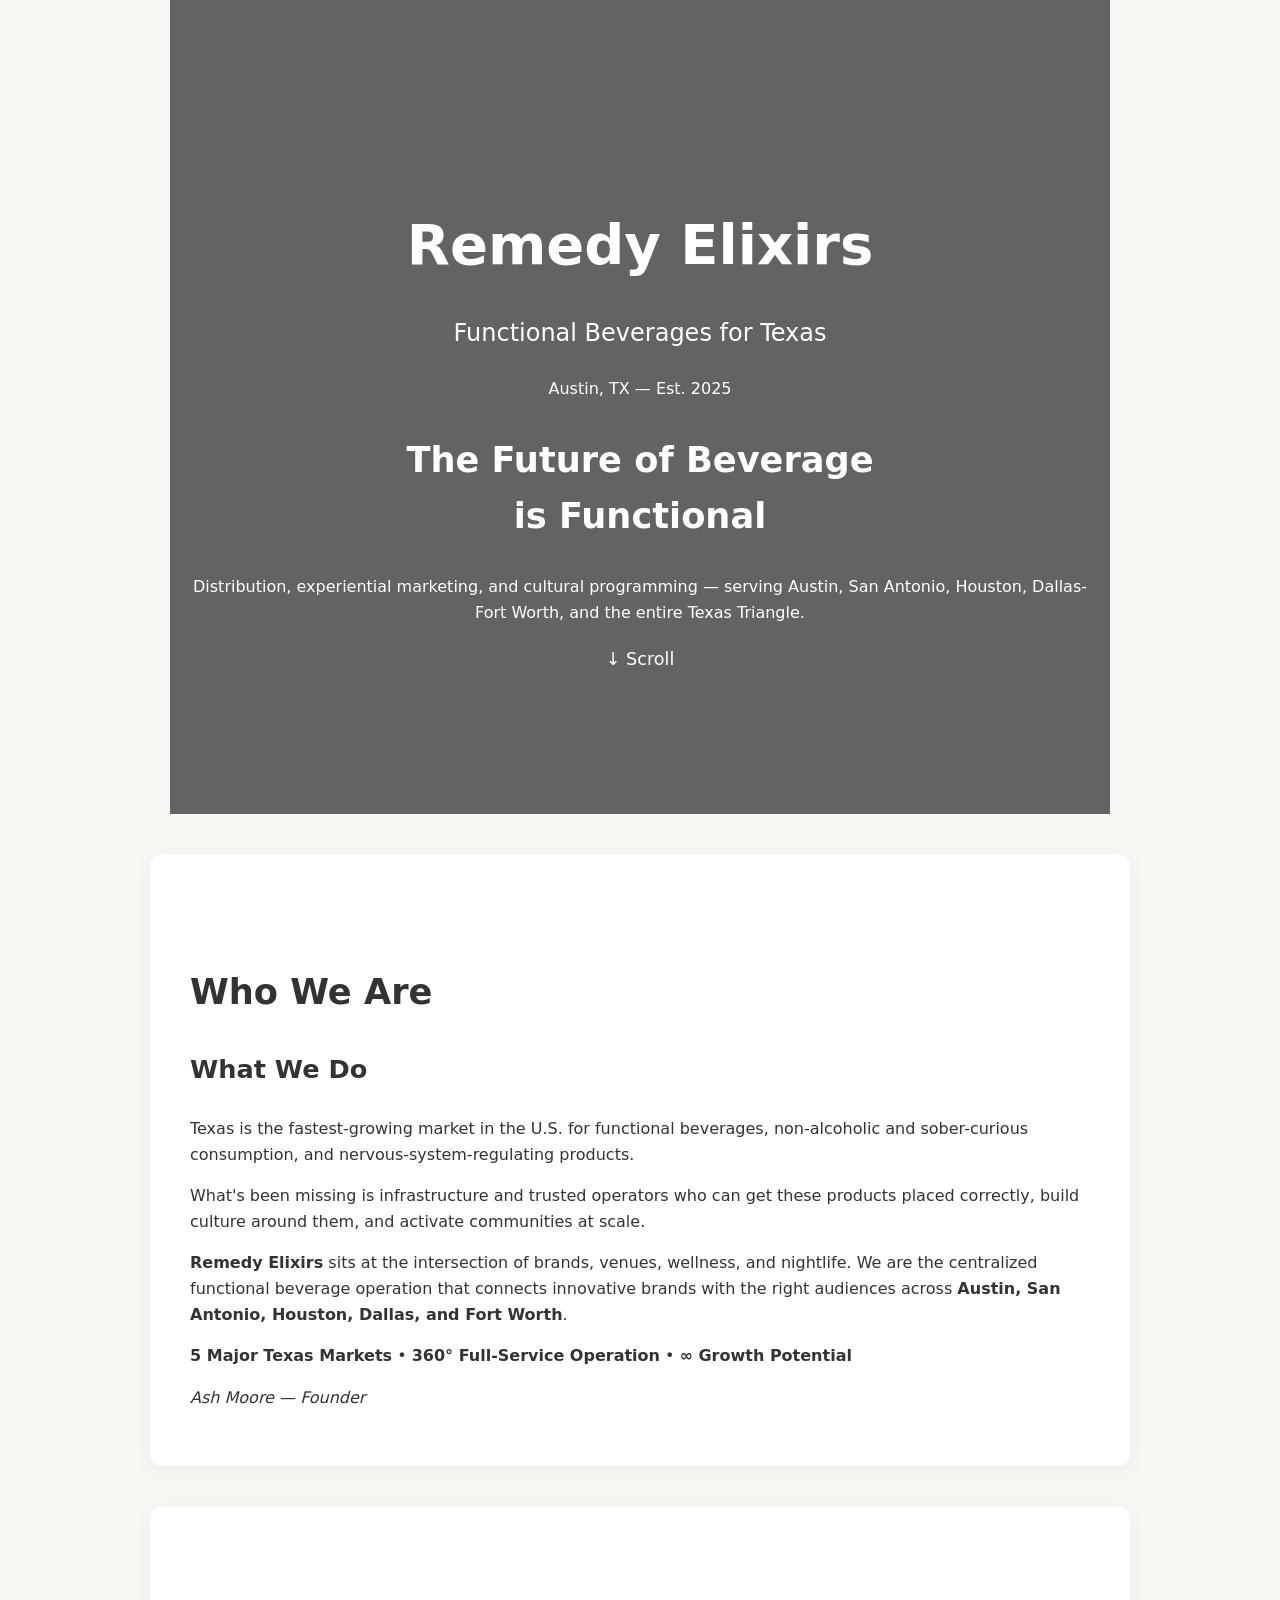
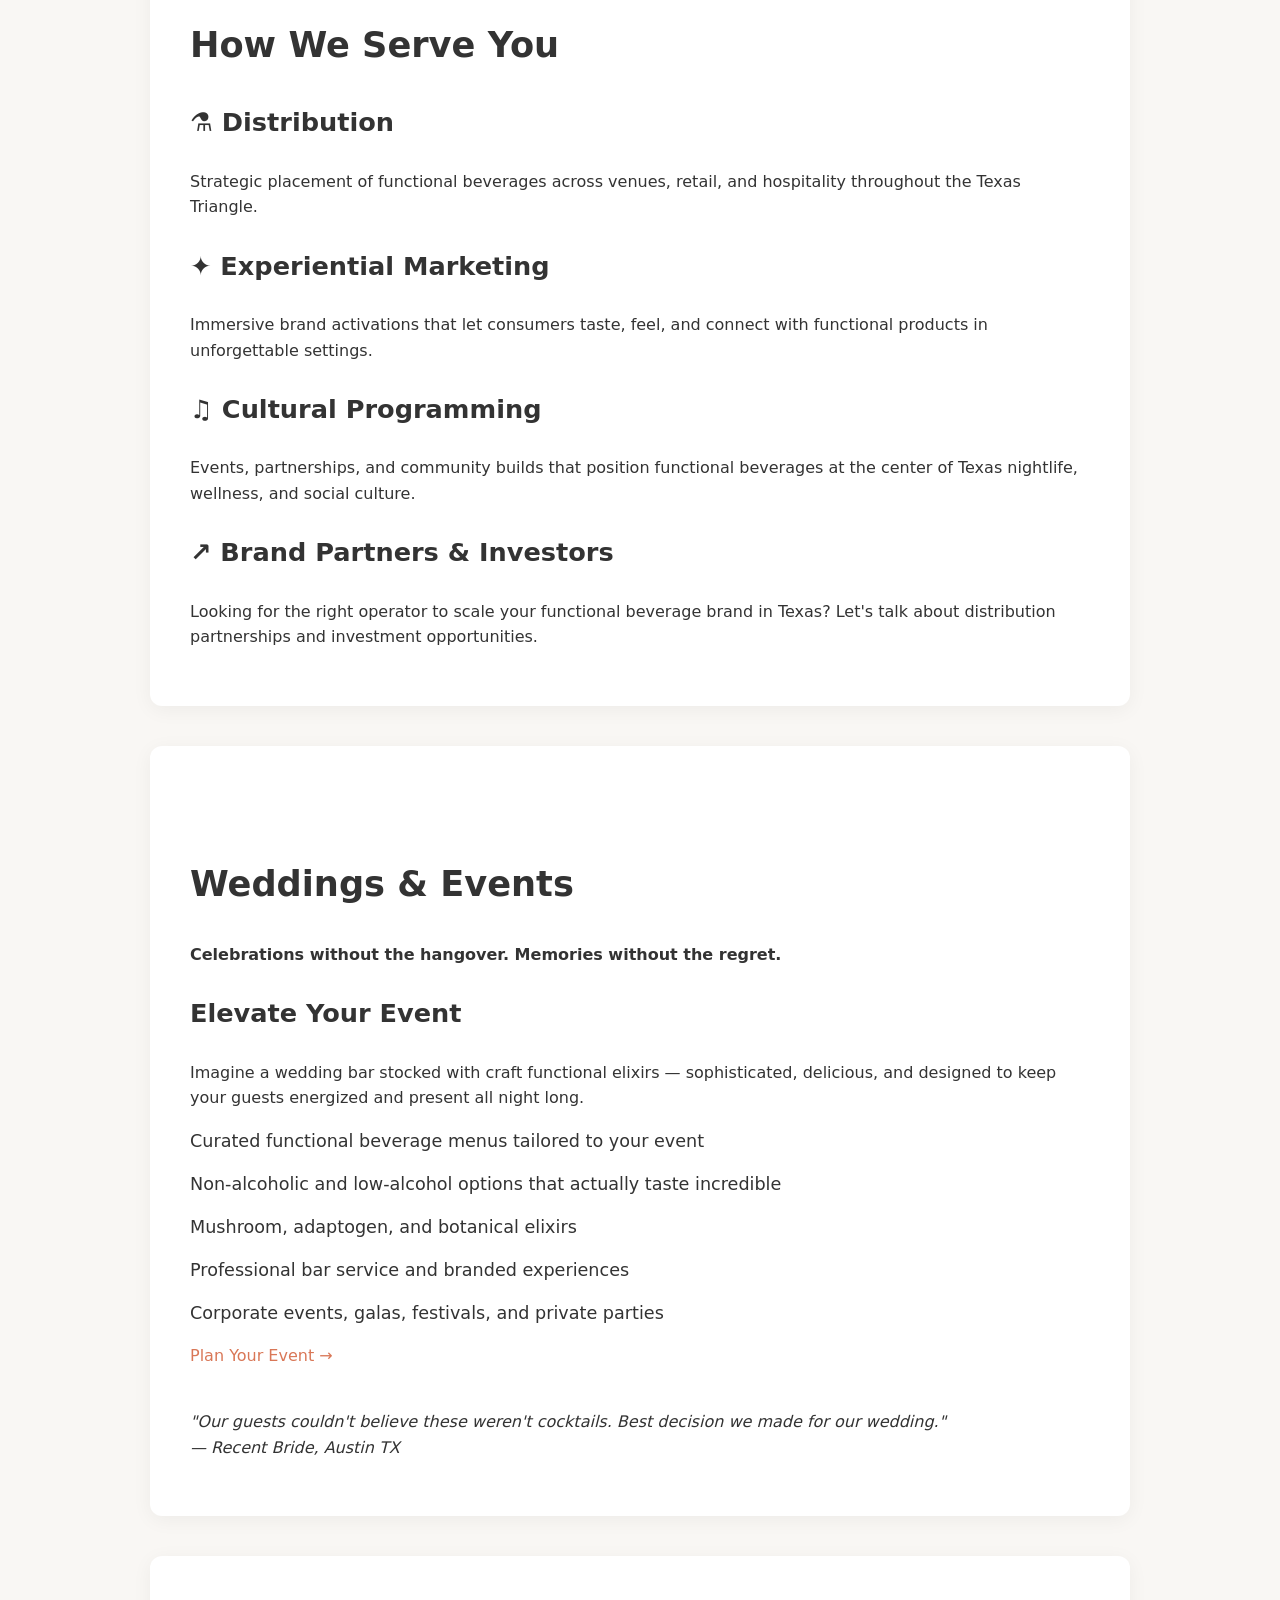
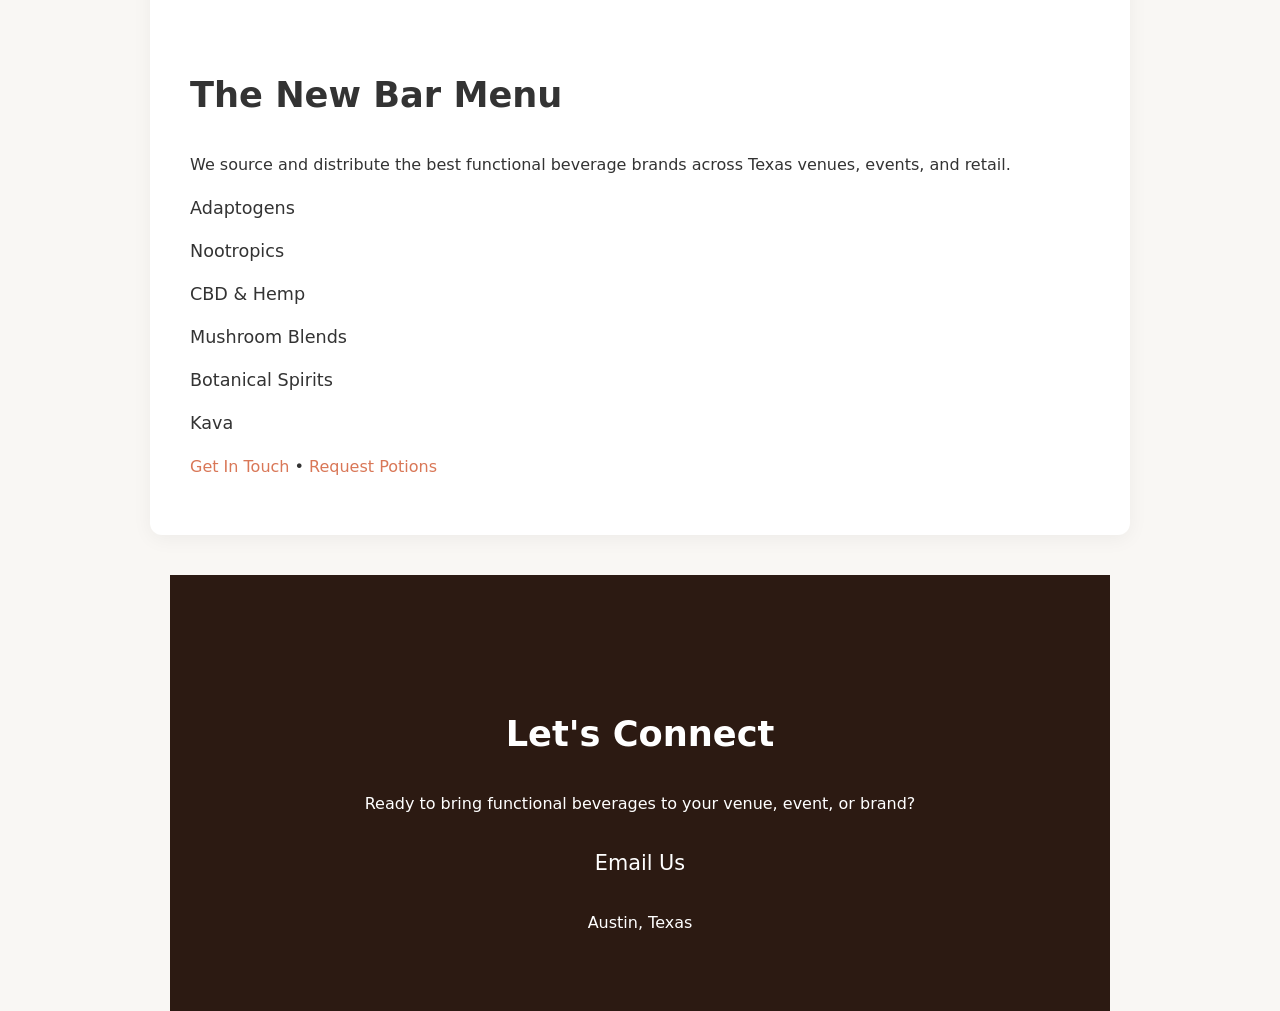
==== commit ccb22b56: "Update index.html Fixing broken parts" ====
--- a/index.html
+++ b/index.html
@@ -1,432 +1,104 @@
 <!DOCTYPE html>
 <html lang="en">
 <head>
-  <meta charset="UTF-8">
-  <meta name="viewport" content="width=device-width, initial-scale=1.0">
-  <title>Remedy Elixirs — Functional Beverages for Texas</title>
-  <meta name="description" content="Austin-rooted functional beverage distribution, experiential marketing, and cultural programming across the Texas Triangle.">
-  <meta name="theme-color" content="#0a0a0a">
-  <meta property="og:title" content="Remedy Elixirs — Functional Beverages for Texas">
-  <meta property="og:description" content="Distribution, experiential marketing, and cultural programming for functional beverages across the Texas Triangle.">
-  <meta property="og:type" content="website">
-  <meta property="og:url" content="https://remedyelixirs.vip">
-  <meta property="og:image" content="https://images.unsplash.com/photo-1514362545857-3bc16c4c7d1b?w=1200&h=630&fit=crop&q=80">
-  <meta name="twitter:card" content="summary_large_image">
-  <meta name="twitter:title" content="Remedy Elixirs — Functional Beverages for Texas">
-  <meta name="twitter:description" content="Distribution, experiential marketing, and cultural programming for functional beverages across the Texas Triangle.">
-  <link rel="icon" href="data:image/svg+xml,<svg xmlns='http://www.w3.org/2000/svg' viewBox='0 0 100 100'><text y='.9em' font-size='90'>⚗️</text></svg>">
-  <link rel="preconnect" href="https://fonts.googleapis.com">
-  <link rel="preconnect" href="https://fonts.gstatic.com" crossorigin>
-  <link href="https://fonts.googleapis.com/css2?family=Playfair+Display:ital,wght@0,400;0,700;1,400&family=DM+Sans:wght@300;400;500;600&display=swap" rel="stylesheet">
-  <link rel="stylesheet" href="style.css">
-  <!-- Google tag (gtag.js) -->
-  <script async src="https://www.googletagmanager.com/gtag/js?id=G-P9FBZWVMJN"></script>
-  <script>
-    window.dataLayer = window.dataLayer || [];
-    function gtag(){dataLayer.push(arguments);}
-    gtag('js', new Date());
-    gtag('config', 'G-P9FBZWVMJN');
-  </script>
+    <meta charset="UTF-8">
+    <meta name="viewport" content="width=device-width, initial-scale=1.0">
+    <title>Remedy Elixirs — Functional Beverages for Texas</title>
+    <style>
+        body { font-family: system-ui, -apple-system, sans-serif; margin: 0; padding: 0; line-height: 1.6; color: #333; background: #f9f7f4; }
+        header, section { padding: 60px 20px; max-width: 900px; margin: 0 auto; }
+        h1 { font-size: 3.5rem; margin: 0; }
+        h2 { font-size: 2.2rem; margin-top: 2em; }
+        h3 { font-size: 1.6rem; }
+        .hero { background: linear-gradient(rgba(0,0,0,0.6), rgba(0,0,0,0.6)), url('https://picsum.photos/id/1015/2000/1200'); background-size: cover; color: white; text-align: center; padding: 200px 20px 120px; }
+        .scroll { text-align: center; font-size: 1.1rem; margin: 20px 0; }
+        .section { background: white; margin: 40px auto; border-radius: 12px; padding: 40px; box-shadow: 0 4px 20px rgba(0,0,0,0.05); }
+        ul { list-style: none; padding: 0; }
+        li { margin: 15px 0; font-size: 1.1rem; }
+        .contact { background: #2c1a12; color: white; text-align: center; }
+        a { color: #d97757; text-decoration: none; }
+        a:hover { text-decoration: underline; }
+    </style>
 </head>
 <body>
 
-  <!-- Grain overlay -->
-  <div class="grain" aria-hidden="true"></div>
+    <header class="hero">
+        <h1>Remedy Elixirs</h1>
+        <p style="font-size:1.5rem;">Functional Beverages for Texas</p>
+        <p>Austin, TX — Est. 2025</p>
+        <h2 style="margin:30px 0;">The Future of Beverage<br>is Functional</h2>
+        <p>Distribution, experiential marketing, and cultural programming — serving Austin, San Antonio, Houston, Dallas-Fort Worth, and the entire Texas Triangle.</p>
+        <div class="scroll">↓ Scroll</div>
+    </header>
 
-  <!-- Nav -->
-  <nav class="nav" role="navigation" aria-label="Main navigation">
-    <div class="nav-inner">
-      <a href="#" class="logo" aria-label="Remedy Elixirs home">
-        <img src="remedy-logo.png" alt="Remedy Elixirs Logo" style="width:36px;height:36px;object-fit:contain;vertical-align:middle;margin-right:8px;"> Remedy Elixirs
-      </a>
-      <div class="nav-links" id="nav-links">
-        <a href="#about">About</a>
-        <a href="#services">Services</a>
-        <a href="#weddings">Weddings</a>
-        <a href="#proof">Partners</a>
-        <a href="#contact" class="btn btn-sm">Request Potions</a>
-      </div>
-      <button class="mobile-toggle" aria-label="Toggle menu" aria-expanded="false" id="mobile-toggle">
-        <span class="hamburger"></span>
-      </button>
-    </div>
-  </nav>
+    <section class="section">
+        <h2>Who We Are</h2>
+        <h3>What We Do</h3>
+        <p>Texas is the fastest-growing market in the U.S. for functional beverages, non-alcoholic and sober-curious consumption, and nervous-system-regulating products.</p>
+        <p>What's been missing is infrastructure and trusted operators who can get these products placed correctly, build culture around them, and activate communities at scale.</p>
+        <p><strong>Remedy Elixirs</strong> sits at the intersection of brands, venues, wellness, and nightlife. We are the centralized functional beverage operation that connects innovative brands with the right audiences across <strong>Austin, San Antonio, Houston, Dallas, and Fort Worth</strong>.</p>
+        
+        <p><strong>5 Major Texas Markets</strong> • <strong>360° Full-Service Operation</strong> • <strong>∞ Growth Potential</strong></p>
+        <p><em>Ash Moore — Founder</em></p>
+    </section>
 
-  <!-- Hero -->
-  <section class="hero">
-    <canvas class="hero-particles" id="hero-particles" aria-hidden="true"></canvas>
-    <div class="hero-content reveal">
-      <p class="hero-eyebrow">Austin, TX — Est. 2025</p>
-      <h1>The Future of Beverage<br>is <span class="gold shimmer">Functional</span></h1>
-      <p class="hero-sub">Distribution, experiential marketing, and cultural programming — serving Austin, San Antonio, Houston, Dallas-Fort Worth, and the entire Texas Triangle.</p>
-      <div class="hero-actions">
-        <a href="#contact" class="btn btn-cta">Request Potions</a>
-        <a href="#about" class="btn btn-lg btn-ghost">Learn More</a>
-      </div>
-    </div>
-    <div class="hero-scroll" aria-hidden="true">
-      <span>Scroll</span>
-      <div class="scroll-line"></div>
-    </div>
-  </section>
+    <section class="section">
+        <h2>How We Serve You</h2>
+        
+        <h3>⚗ Distribution</h3>
+        <p>Strategic placement of functional beverages across venues, retail, and hospitality throughout the Texas Triangle.</p>
+        
+        <h3>✦ Experiential Marketing</h3>
+        <p>Immersive brand activations that let consumers taste, feel, and connect with functional products in unforgettable settings.</p>
+        
+        <h3>♫ Cultural Programming</h3>
+        <p>Events, partnerships, and community builds that position functional beverages at the center of Texas nightlife, wellness, and social culture.</p>
+        
+        <h3>↗ Brand Partners & Investors</h3>
+        <p>Looking for the right operator to scale your functional beverage brand in Texas? Let's talk about distribution partnerships and investment opportunities.</p>
+    </section>
 
-  <!-- Logo Showcase -->
-  <section style="background:#0a0a0a;padding:60px 0;text-align:center;border-top:1px solid rgba(201,168,76,0.15);border-bottom:1px solid rgba(201,168,76,0.15);">
-    <div class="container">
-      <p class="section-tag" style="text-align:center;margin-bottom:32px;">Our Brand</p>
-      <img src="remedy-logo.png" alt="Remedy Elixirs" style="width:180px;height:180px;object-fit:contain;filter:drop-shadow(0 0 24px rgba(201,168,76,0.4));">
-    </div>
-  </section>
-
-  <!-- About -->
-  <section id="about" class="section">
-    <div class="container">
-      <div class="section-header reveal">
-        <p class="section-tag">Who We Are</p>
-        <h2>What We Do</h2>
-      </div>
-      <div class="about-layout">
-        <div class="about-text reveal">
-          <p class="lead">Texas is the fastest-growing market in the U.S. for functional beverages, non-alcoholic and sober-curious consumption, and nervous-system-regulating products.</p>
-          <p>What's been missing is infrastructure and trusted operators who can get these products placed correctly, build culture around them, and activate communities at scale.</p>
-          <p>Remedy Elixirs sits at the intersection of brands, venues, wellness, and nightlife. We are the centralized functional beverage operation that connects innovative brands with the right audiences across <strong>Austin</strong>, <strong>San Antonio</strong>, <strong>Houston</strong>, <strong>Dallas</strong>, and <strong>Fort Worth</strong>.</p>
-        </div>
-        <div class="about-stats reveal">
-          <div class="stat">
-            <span class="stat-number" data-count="5">5</span>
-            <span class="stat-label">Major Texas Markets</span>
-          </div>
-          <div class="stat">
-            <span class="stat-number">360°</span>
-            <span class="stat-label">Full-Service Operation</span>
-          </div>
-          <div class="stat">
-            <span class="stat-number">∞</span>
-            <span class="stat-label">Growth Potential</span>
-          </div>
-        </div>
-      </div>
-      <div class="founder reveal">
-        <img src="ash-moore.jpg" alt="Ash Moore, Founder of Remedy Elixirs" style="width:96px;height:96px;border-radius:50%;object-fit:cover;object-position:center 20%;border:2px solid #c9a84c;box-shadow:0 0 20px rgba(201,168,76,0.2);flex-shrink:0;">
-        <div class="founder-info">
-          <span class="founder-name">Ash Moore</span>
-          <span class="founder-title">Founder</span>
-        </div>
-      </div>
-    </div>
-  </section>
-
-  <!-- Services -->
-  <section id="services" class="section section-dark">
-    <div class="container">
-      <div class="section-header reveal">
-        <p class="section-tag">What We Offer</p>
-        <h2>How We Serve You</h2>
-      </div>
-      <div class="grid">
-        <div class="card reveal" style="--delay: 0">
-          <div class="card-glow"></div>
-          <div class="card-content">
-            <div class="card-icon">⚗</div>
-            <h3>Distribution</h3>
-            <p>Strategic placement of functional beverages across venues, retail, and hospitality throughout the Texas Triangle. We get your product where it matters.</p>
-          </div>
-        </div>
-        <div class="card reveal" style="--delay: 1">
-          <div class="card-glow"></div>
-          <div class="card-content">
-            <div class="card-icon">✦</div>
-            <h3>Experiential Marketing</h3>
-            <p>Immersive brand activations that let consumers taste, feel, and connect with functional products in unforgettable settings.</p>
-          </div>
-        </div>
-        <div class="card reveal" style="--delay: 2">
-          <div class="card-glow"></div>
-          <div class="card-content">
-            <div class="card-icon">♫</div>
-            <h3>Cultural Programming</h3>
-            <p>Events, partnerships, and community builds that position functional beverages at the center of Texas nightlife, wellness, and social culture.</p>
-          </div>
-        </div>
-        <div class="card reveal" style="--delay: 3">
-          <div class="card-glow"></div>
-          <div class="card-content">
-            <div class="card-icon">↗</div>
-            <h3>Brand Partners & Investors</h3>
-            <p>Looking for the right operator to scale your functional beverage brand in Texas? Let's talk about distribution partnerships and investment opportunities.</p>
-          </div>
-        </div>
-      </div>
-    </div>
-  </section>
-
-  <!-- Weddings / Events -->
-  <section id="weddings" class="section">
-    <div class="container">
-      <div class="section-header reveal">
-        <p class="section-tag">Celebrations</p>
+    <section class="section">
         <h2>Weddings & Events</h2>
-        <p class="section-lead">Celebrations without the hangover. Memories without the regret.</p>
-      </div>
-      <div class="wedding-grid">
-        <div class="wedding-text reveal">
-          <h3>Elevate Your Event</h3>
-          <p>Imagine a wedding bar stocked with craft functional elixirs — sophisticated, delicious, and designed to keep your guests energized and present all night long. No hangovers. No sloppy speeches. Just pure celebration.</p>
-          <ul class="check-list">
+        <p><strong>Celebrations without the hangover. Memories without the regret.</strong></p>
+        
+        <h3>Elevate Your Event</h3>
+        <p>Imagine a wedding bar stocked with craft functional elixirs — sophisticated, delicious, and designed to keep your guests energized and present all night long.</p>
+        <ul>
             <li>Curated functional beverage menus tailored to your event</li>
             <li>Non-alcoholic and low-alcohol options that actually taste incredible</li>
             <li>Mushroom, adaptogen, and botanical elixirs</li>
             <li>Professional bar service and branded experiences</li>
             <li>Corporate events, galas, festivals, and private parties</li>
-          </ul>
-          <a href="#contact" class="btn">Plan Your Event</a>
-        </div>
-        <div class="wedding-visual reveal">
-          <div class="visual-card">
-            <div class="visual-glow"></div>
-            <span class="visual-emoji">🍸</span>
-            <p>"Our guests couldn't believe these weren't cocktails. Best decision we made for our wedding."</p>
-            <span class="testimonial-attr">— Recent Bride, Austin TX</span>
-          </div>
-        </div>
-      </div>
-    </div>
-  </section>
+        </ul>
+        <p><a href="#contact">Plan Your Event →</a></p>
+        
+        <p style="font-style:italic; margin-top:40px;">"Our guests couldn't believe these weren't cocktails. Best decision we made for our wedding."<br>
+        — Recent Bride, Austin TX</p>
+    </section>
 
-  <!-- Social Proof -->
-  <section id="proof" class="section section-dark">
-    <div class="container">
-      <div class="section-header reveal">
-        <p class="section-tag">What We Carry</p>
+    <section class="section">
         <h2>The New Bar Menu</h2>
-        <p class="section-lead">We source and distribute the best functional beverage brands across Texas venues, events, and retail.</p>
-      </div>
-      <div class="proof-grid reveal">
-        <div class="proof-item">Adaptogens</div>
-        <div class="proof-item">Nootropics</div>
-        <div class="proof-item">CBD & Hemp</div>
-        <div class="proof-item">Mushroom Blends</div>
-        <div class="proof-item">Botanical Spirits</div>
-        <div class="proof-item">Kava</div>
-      </div>
-      <div class="proof-cta reveal">
-        <p>Have a functional beverage brand? Let's get it in front of the right people.</p>
-        <a href="#contact" class="btn">Get In Touch</a>
-      </div>
-    </div>
-  </section>
+        <p>We source and distribute the best functional beverage brands across Texas venues, events, and retail.</p>
+        <ul>
+            <li>Adaptogens</li>
+            <li>Nootropics</li>
+            <li>CBD & Hemp</li>
+            <li>Mushroom Blends</li>
+            <li>Botanical Spirits</li>
+            <li>Kava</li>
+        </ul>
+        <p><a href="#contact">Get In Touch</a> • <a href="#contact">Request Potions</a></p>
+    </section>
 
-  <!-- Contact / Lead Form -->
-  <section id="contact" class="section">
-    <div class="container container-sm">
-      <div class="section-header reveal">
-        <p class="section-tag">Get Started</p>
-        <h2>Request Potions</h2>
-        <p class="section-lead">Whether you're a brand, venue, event planner, or investor — tell us what you need and we'll craft the right solution.</p>
-      </div>
-      <div class="form-wrapper reveal">
-        <form action="https://formspree.io/f/xzdjoldj" method="POST" class="form" id="lead-form">
-          <div class="form-row">
-            <div class="form-group">
-              <label for="name">Name</label>
-              <input type="text" id="name" name="name" required placeholder="Your name">
-            </div>
-            <div class="form-group">
-              <label for="email">Email</label>
-              <input type="email" id="email" name="email" required placeholder="you@example.com">
-            </div>
-          </div>
-          <div class="form-row">
-            <div class="form-group">
-              <label for="phone">Phone</label>
-              <input type="tel" id="phone" name="phone" placeholder="(512) 555-0000">
-            </div>
-            <div class="form-group">
-              <label for="interest">I'm interested in...</label>
-              <select id="interest" name="interest">
-                <option value="">Select one</option>
-                <option value="distribution">Distribution Partnership</option>
-                <option value="wedding">Wedding / Private Event</option>
-                <option value="corporate">Corporate Event</option>
-                <option value="venue">Venue Placement</option>
-                <option value="brand">Brand Partnership</option>
-                <option value="investment">Investment Opportunity</option>
-                <option value="other">Other</option>
-              </select>
-            </div>
-          </div>
-          <div class="form-group">
-            <label for="message">Message</label>
-            <textarea id="message" name="message" rows="4" placeholder="Tell us about your needs..."></textarea>
-          </div>
-          <button type="submit" class="btn btn-full btn-lg">Send Request</button>
-        </form>
-        <p class="form-note">We'll get back to you within 24 hours.</p>
-      </div>
-    </div>
-  </section>
-
-  <!-- Sticky Mobile CTA -->
-  <div class="sticky-cta" id="sticky-cta">
-    <a href="#contact" class="btn">Request Potions</a>
-  </div>
-
-  <!-- Footer -->
-  <footer class="footer">
-    <div class="container">
-      <div class="footer-inner">
-        <div class="footer-brand">
-          <span class="logo">
-            <img src="remedy-logo.png" alt="" style="width:28px;height:28px;object-fit:contain;vertical-align:middle;margin-right:6px;">
-            Remedy Elixirs
-          </span>
-          <p>Austin, Texas — Serving the Texas Triangle</p>
-        </div>
-        <div class="footer-links">
-          <a href="#about">About</a>
-          <a href="#services">Services</a>
-          <a href="#weddings">Weddings</a>
-          <a href="#contact">Contact</a>
-        </div>
-        <div class="footer-social">
-          <a href="https://instagram.com/remedyelixirbar" target="_blank" rel="noopener" aria-label="Instagram">
-            <svg width="22" height="22" viewBox="0 0 24 24" fill="none" stroke="currentColor" stroke-width="1.5" stroke-linecap="round" stroke-linejoin="round"><rect x="2" y="2" width="20" height="20" rx="5"/><circle cx="12" cy="12" r="5"/><circle cx="17.5" cy="6.5" r="1.5" fill="currentColor" stroke="none"/></svg>
-          </a>
-          <a href="https://www.linkedin.com/in/ashton-moore" target="_blank" rel="noopener" aria-label="LinkedIn">
-            <svg width="22" height="22" viewBox="0 0 24 24" fill="none" stroke="currentColor" stroke-width="1.5" stroke-linecap="round" stroke-linejoin="round"><path d="M16 8a6 6 0 0 1 6 6v7h-4v-7a2 2 0 0 0-4 0v7h-4v-7a6 6 0 0 1 6-6z"/><rect x="2" y="9" width="4" height="12"/><circle cx="4" cy="4" r="2"/></svg>
-          </a>
-        </div>
-      </div>
-      <p class="copyright">&copy; 2026 Remedy Elixirs. All rights reserved.</p>
-    </div>
-  </footer>
-
-  <script>
-    // Mobile nav toggle
-    const toggle = document.getElementById('mobile-toggle');
-    const navLinks = document.getElementById('nav-links');
-    toggle.addEventListener('click', function() {
-      const isOpen = navLinks.classList.toggle('open');
-      toggle.classList.toggle('active');
-      toggle.setAttribute('aria-expanded', isOpen);
-    });
-
-    // Smooth scroll
-    document.querySelectorAll('a[href^="#"]').forEach(a => {
-      a.addEventListener('click', function(e) {
-        e.preventDefault();
-        const target = document.querySelector(this.getAttribute('href'));
-        if (target) {
-          target.scrollIntoView({ behavior: 'smooth', block: 'start' });
-          navLinks.classList.remove('open');
-          toggle.classList.remove('active');
-          toggle.setAttribute('aria-expanded', 'false');
-        }
-      });
-    });
-
-    // Scroll reveal
-    const reveals = document.querySelectorAll('.reveal');
-    const revealObserver = new IntersectionObserver((entries) => {
-      entries.forEach(entry => {
-        if (entry.isIntersecting) {
-          entry.target.classList.add('revealed');
-          revealObserver.unobserve(entry.target);
-        }
-      });
-    }, { threshold: 0.15, rootMargin: '0px 0px -40px 0px' });
-    reveals.forEach(el => revealObserver.observe(el));
-
-    // Nav background on scroll + sticky CTA
-    const nav = document.querySelector('.nav');
-    const stickyCta = document.getElementById('sticky-cta');
-    const contactSection = document.getElementById('contact');
-    window.addEventListener('scroll', () => {
-      nav.classList.toggle('scrolled', window.scrollY > 60);
-      if (window.innerWidth <= 768) {
-        const contactTop = contactSection.getBoundingClientRect().top;
-        stickyCta.classList.toggle('visible', window.scrollY > 400 && contactTop > window.innerHeight);
-      }
-    }, { passive: true });
-
-    // Hero particles
-    (function() {
-      const canvas = document.getElementById('hero-particles');
-      if (!canvas) return;
-      const ctx = canvas.getContext('2d');
-      let particles = [];
-      let w, h;
-
-      function resize() {
-        w = canvas.width = canvas.offsetWidth;
-        h = canvas.height = canvas.offsetHeight;
-      }
-
-      function init() {
-        resize();
-        particles = [];
-        const count = Math.floor((w * h) / 18000);
-        for (let i = 0; i < count; i++) {
-          particles.push({
-            x: Math.random() * w,
-            y: Math.random() * h,
-            r: Math.random() * 1.5 + 0.5,
-            dx: (Math.random() - 0.5) * 0.3,
-            dy: (Math.random() - 0.5) * 0.3,
-            o: Math.random() * 0.4 + 0.1
-          });
-        }
-      }
-
-      function draw() {
-        ctx.clearRect(0, 0, w, h);
-        particles.forEach(p => {
-          p.x += p.dx;
-          p.y += p.dy;
-          if (p.x < 0) p.x = w;
-          if (p.x > w) p.x = 0;
-          if (p.y < 0) p.y = h;
-          if (p.y > h) p.y = 0;
-          ctx.beginPath();
-          ctx.arc(p.x, p.y, p.r, 0, Math.PI * 2);
-          ctx.fillStyle = `rgba(201,168,76,${p.o})`;
-          ctx.fill();
-        });
-        requestAnimationFrame(draw);
-      }
-
-      init();
-      draw();
-      window.addEventListener('resize', init);
-    })();
-
-    // Form submission
-    document.getElementById('lead-form').addEventListener('submit', function(e) {
-      e.preventDefault();
-      const form = this;
-      const btn = form.querySelector('button[type="submit"]');
-      btn.textContent = 'Sending...';
-      btn.disabled = true;
-
-      fetch(form.action, {
-        method: 'POST',
-        body: new FormData(form),
-        headers: { 'Accept': 'application/json' }
-      }).then(r => {
-        if (r.ok) {
-          form.innerHTML = '<div class="form-success"><h3>Request Received</h3><p>We\'ll be in touch soon. In the meantime, good things are brewing.</p></div>';
-        } else {
-          btn.textContent = 'Send Request';
-          btn.disabled = false;
-          alert('Something went wrong. Please email us directly at ash@nubluhou.com');
-        }
-      }).catch(() => {
-        btn.textContent = 'Send Request';
-        btn.disabled = false;
-        alert('Something went wrong. Please email us directly at ash@nubluhou.com');
-      });
-    });
-  </script>
+    <section id="contact" class="contact">
+        <h2>Let's Connect</h2>
+        <p>Ready to bring functional beverages to your venue, event, or brand?</p>
+        <p style="font-size:1.3rem; margin:30px 0;">
+            <a href="mailto:your@email.com" style="color:white;">Email Us</a>
+        </p>
+        <p>Austin, Texas</p>
+    </section>
 
 </body>
 </html>
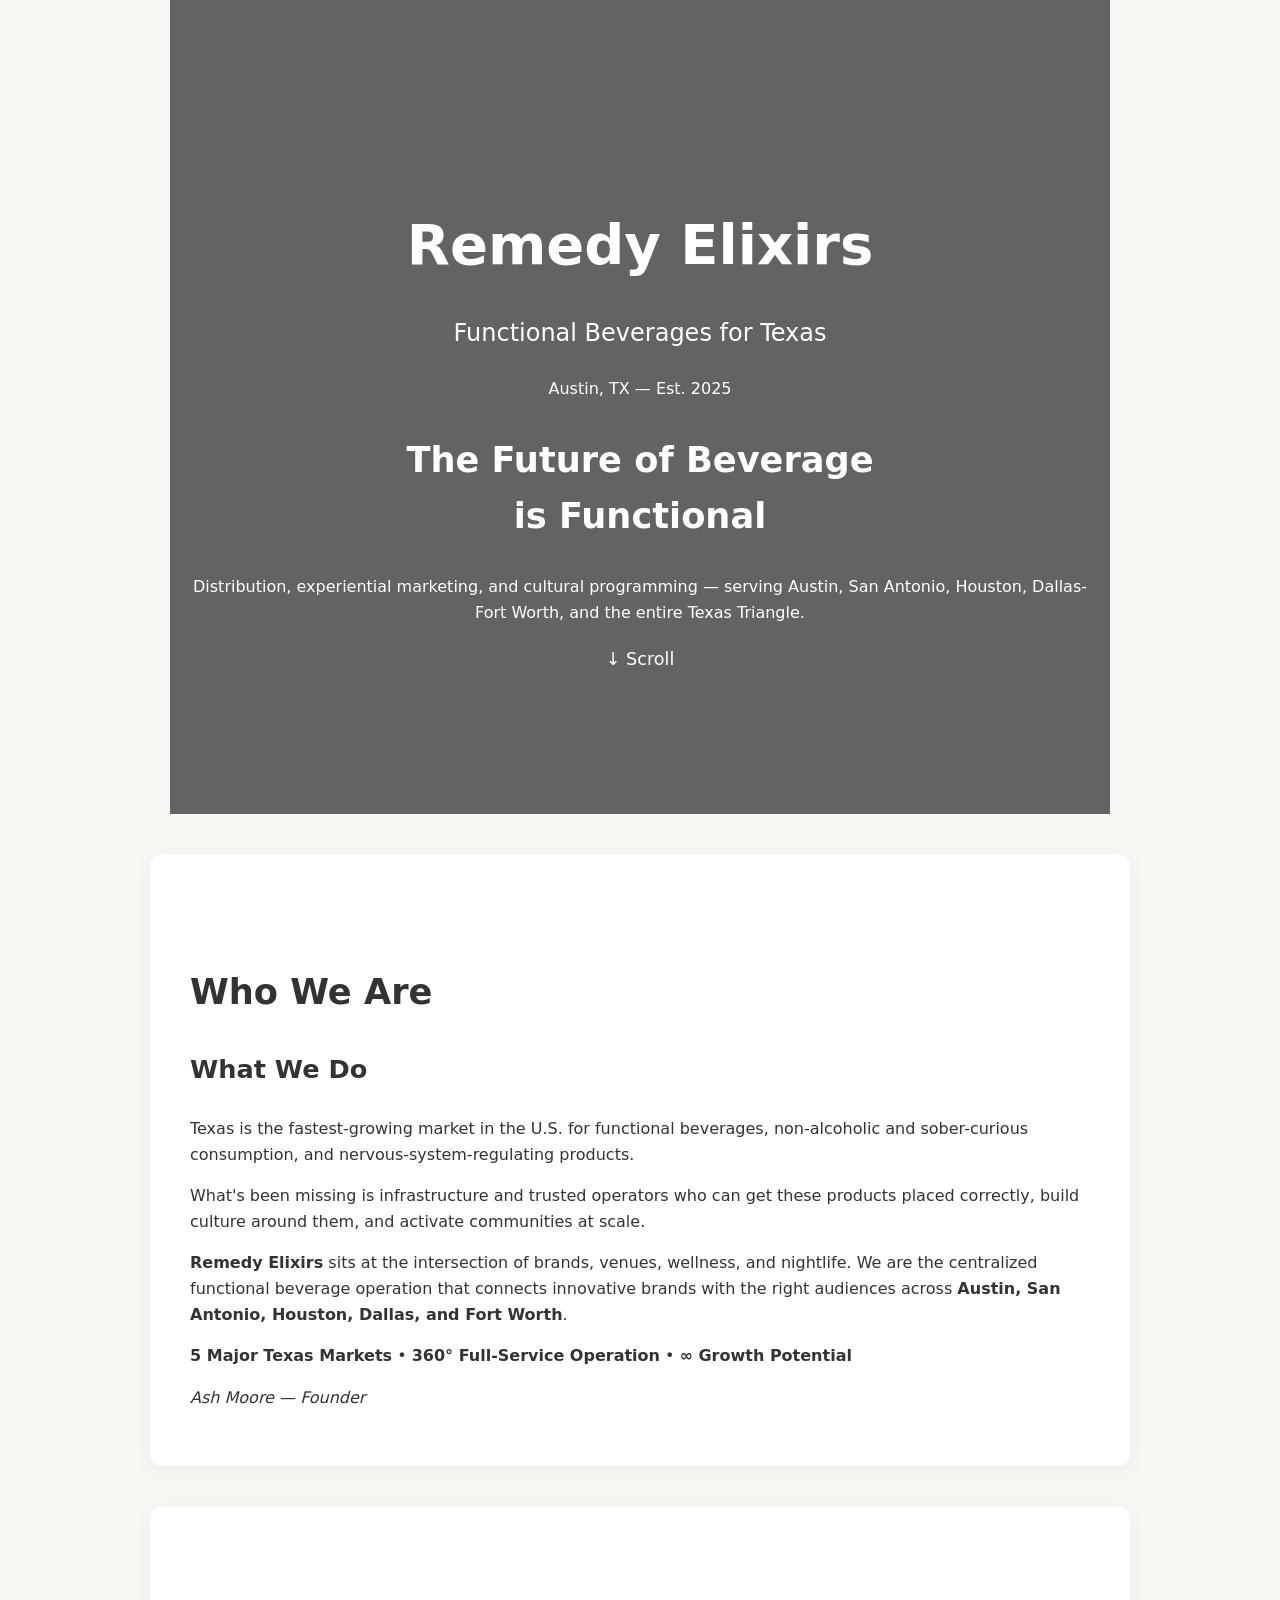
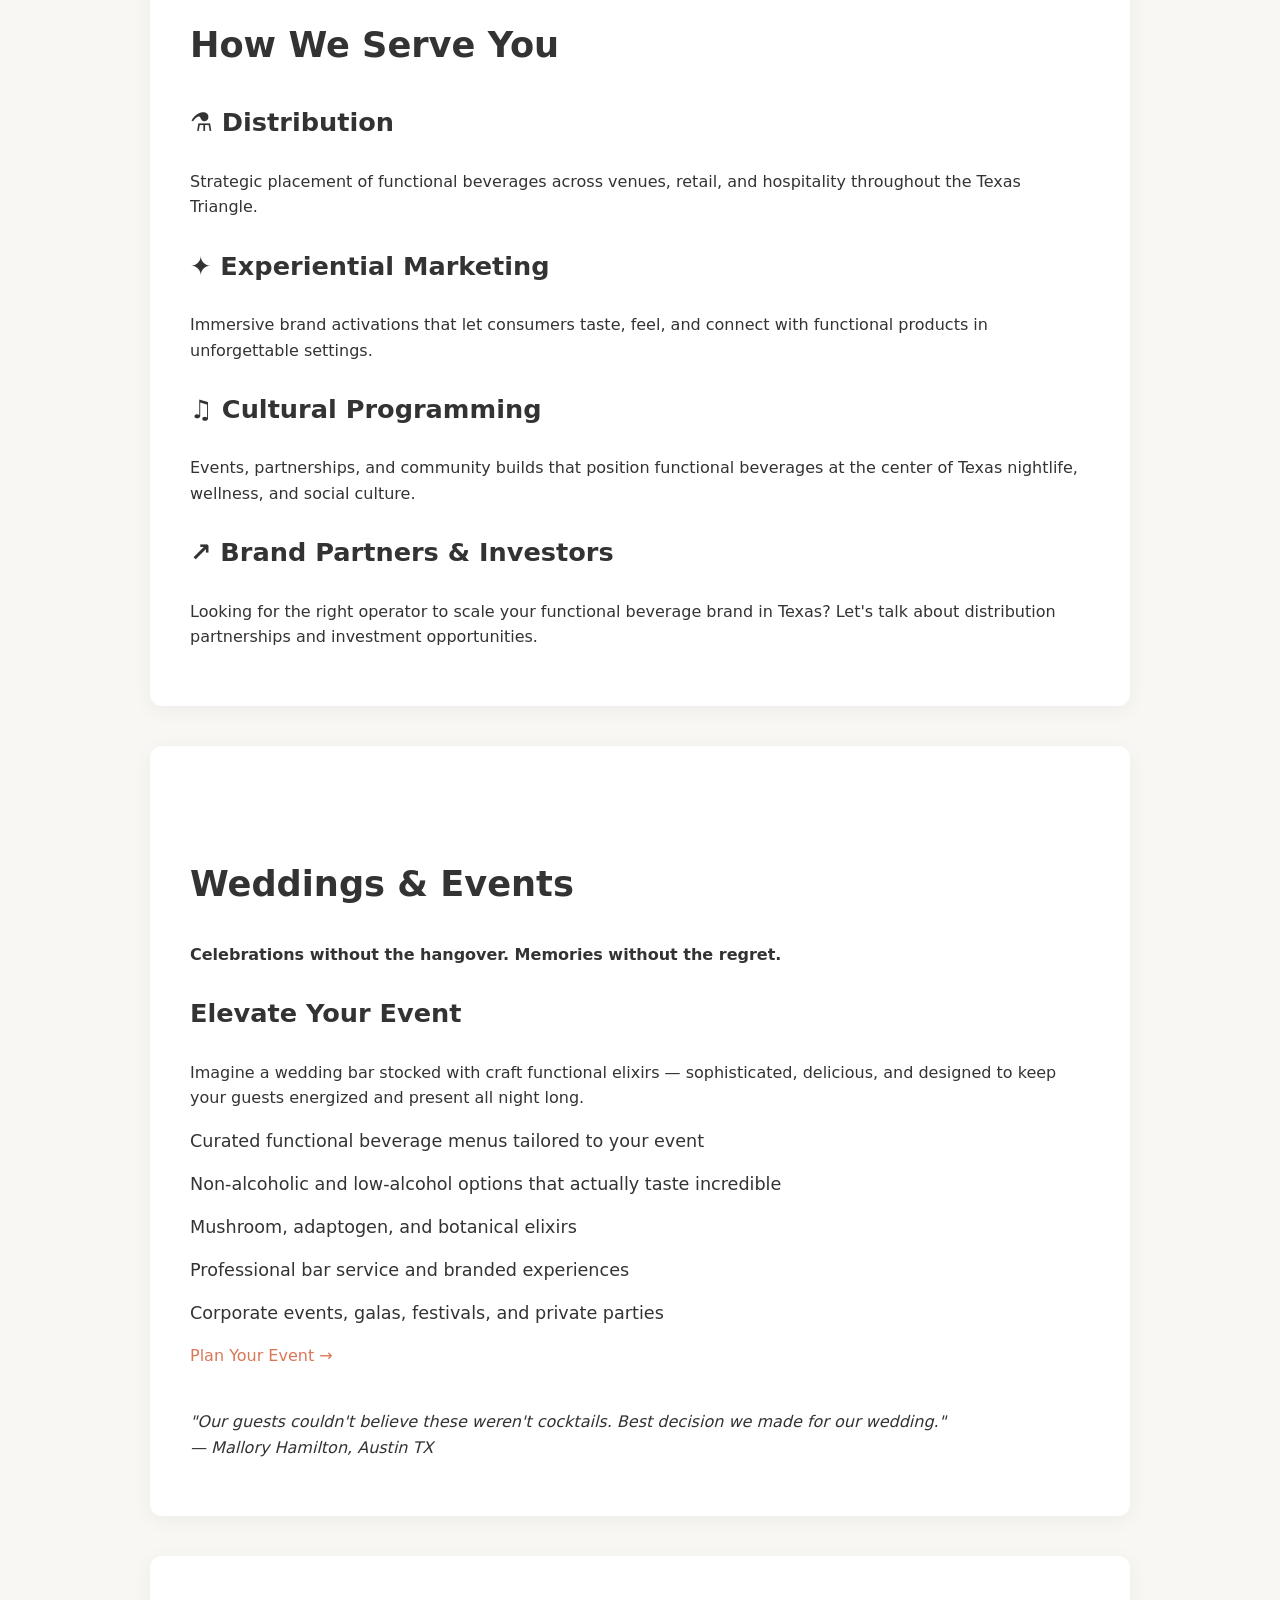
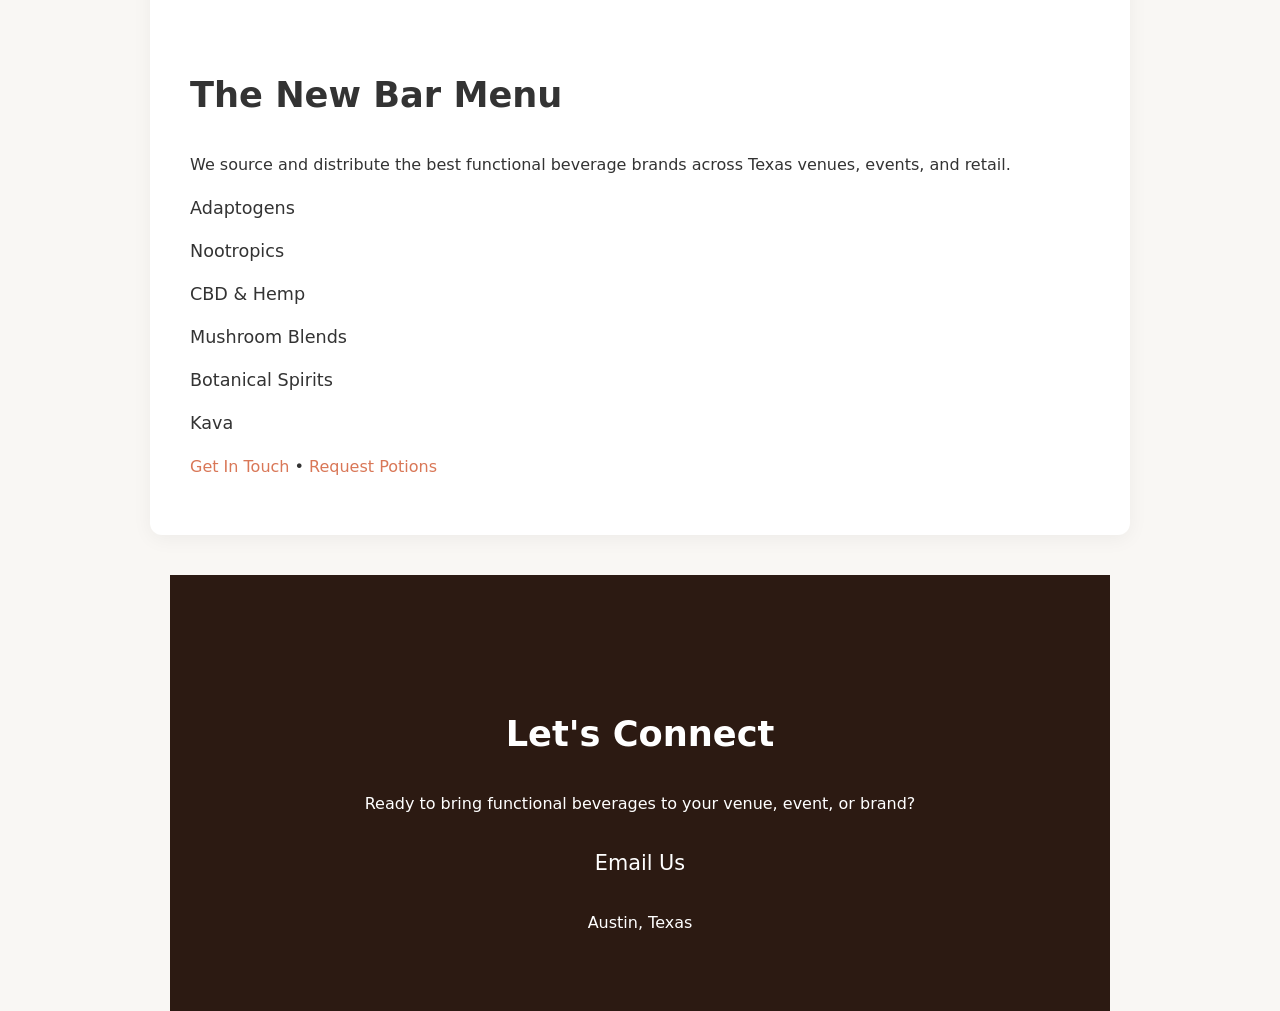
==== commit 97097094: "Update index.html" ====
--- a/index.html
+++ b/index.html
@@ -5,17 +5,44 @@
     <meta name="viewport" content="width=device-width, initial-scale=1.0">
     <title>Remedy Elixirs — Functional Beverages for Texas</title>
     <style>
-        body { font-family: system-ui, -apple-system, sans-serif; margin: 0; padding: 0; line-height: 1.6; color: #333; background: #f9f7f4; }
-        header, section { padding: 60px 20px; max-width: 900px; margin: 0 auto; }
+        body { 
+            font-family: system-ui, -apple-system, sans-serif; 
+            margin: 0; 
+            padding: 0; 
+            line-height: 1.6; 
+            color: #333; 
+            background: #f9f7f4; 
+        }
+        header, section { 
+            padding: 60px 20px; 
+            max-width: 900px; 
+            margin: 0 auto; 
+        }
         h1 { font-size: 3.5rem; margin: 0; }
         h2 { font-size: 2.2rem; margin-top: 2em; }
         h3 { font-size: 1.6rem; }
-        .hero { background: linear-gradient(rgba(0,0,0,0.6), rgba(0,0,0,0.6)), url('https://picsum.photos/id/1015/2000/1200'); background-size: cover; color: white; text-align: center; padding: 200px 20px 120px; }
+        .hero { 
+            background: linear-gradient(rgba(0,0,0,0.6), rgba(0,0,0,0.6)), url('https://picsum.photos/id/1015/2000/1200'); 
+            background-size: cover; 
+            color: white; 
+            text-align: center; 
+            padding: 200px 20px 120px; 
+        }
         .scroll { text-align: center; font-size: 1.1rem; margin: 20px 0; }
-        .section { background: white; margin: 40px auto; border-radius: 12px; padding: 40px; box-shadow: 0 4px 20px rgba(0,0,0,0.05); }
+        .section { 
+            background: white; 
+            margin: 40px auto; 
+            border-radius: 12px; 
+            padding: 40px; 
+            box-shadow: 0 4px 20px rgba(0,0,0,0.05); 
+        }
         ul { list-style: none; padding: 0; }
         li { margin: 15px 0; font-size: 1.1rem; }
-        .contact { background: #2c1a12; color: white; text-align: center; }
+        .contact { 
+            background: #2c1a12; 
+            color: white; 
+            text-align: center; 
+        }
         a { color: #d97757; text-decoration: none; }
         a:hover { text-decoration: underline; }
     </style>
@@ -74,7 +101,7 @@
         <p><a href="#contact">Plan Your Event →</a></p>
         
         <p style="font-style:italic; margin-top:40px;">"Our guests couldn't believe these weren't cocktails. Best decision we made for our wedding."<br>
-        — Recent Bride, Austin TX</p>
+        — Mallory Hamilton, Austin TX</p>
     </section>
 
     <section class="section">
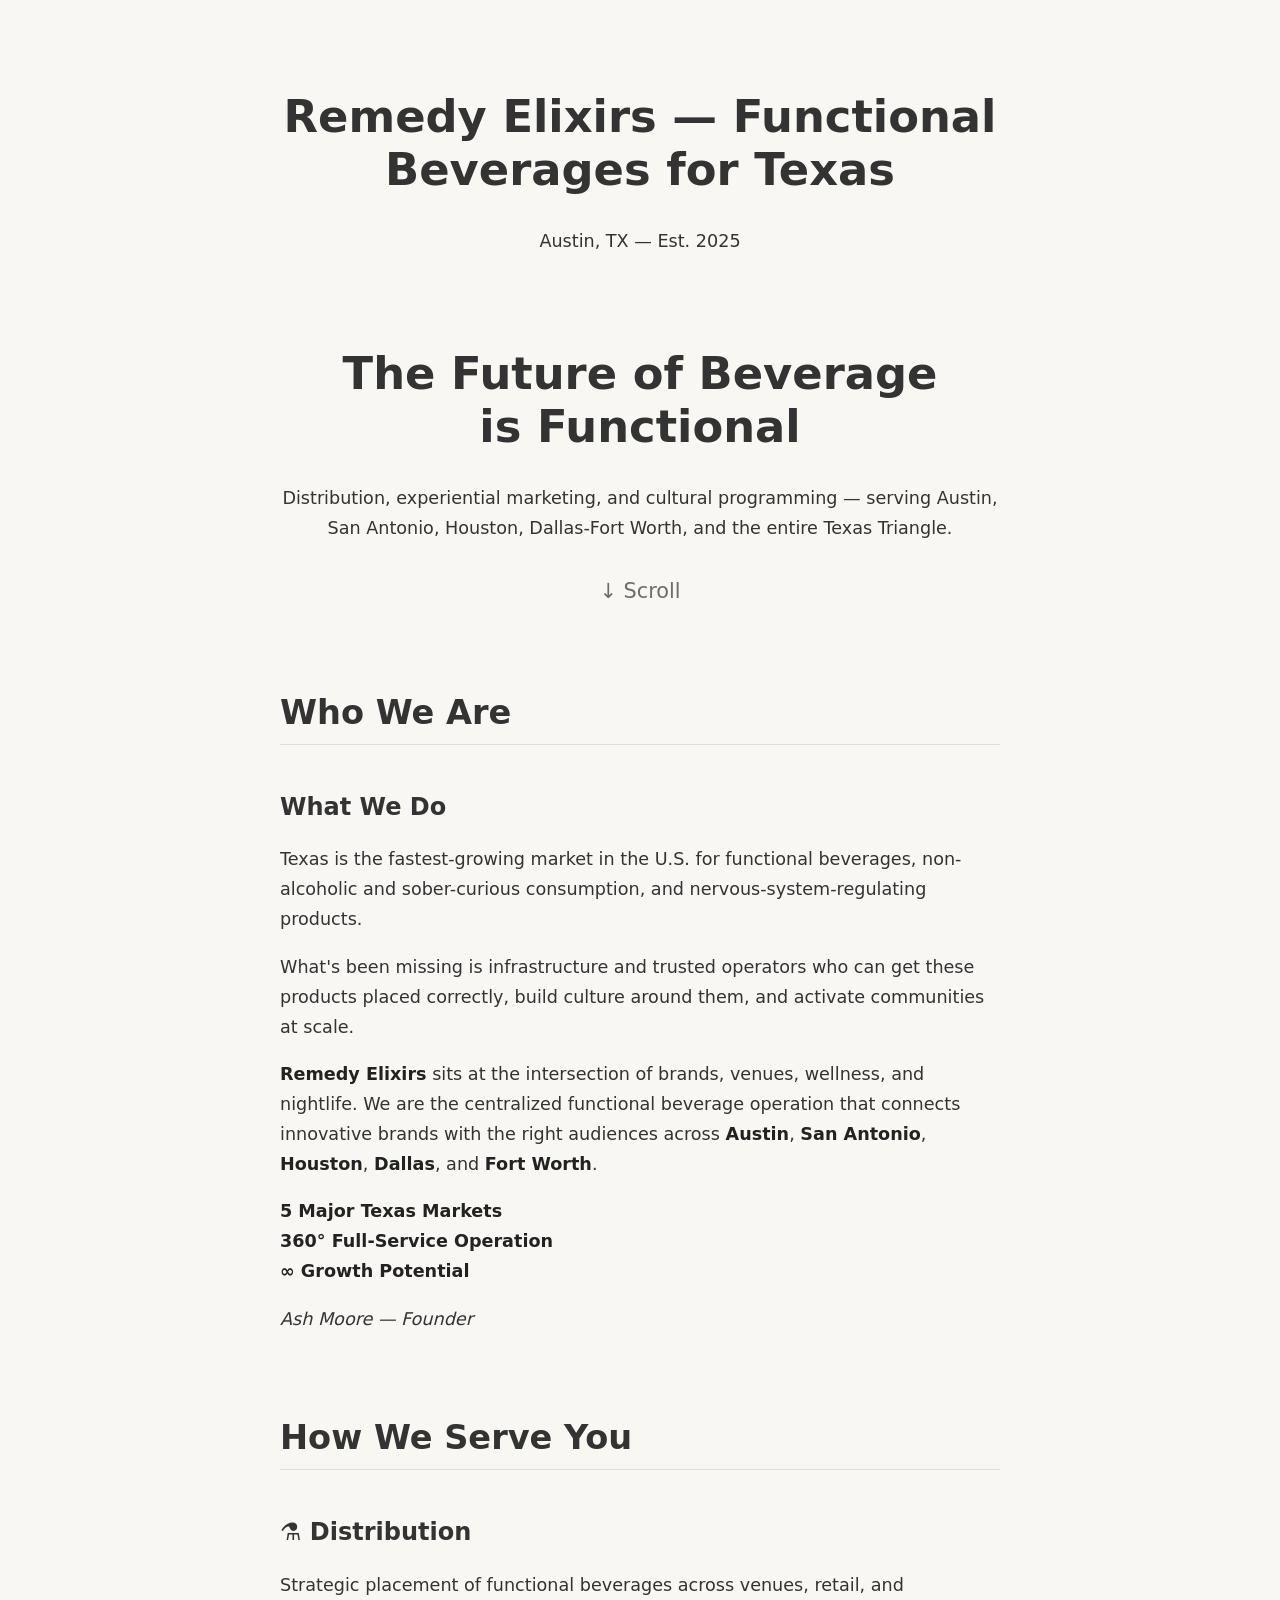
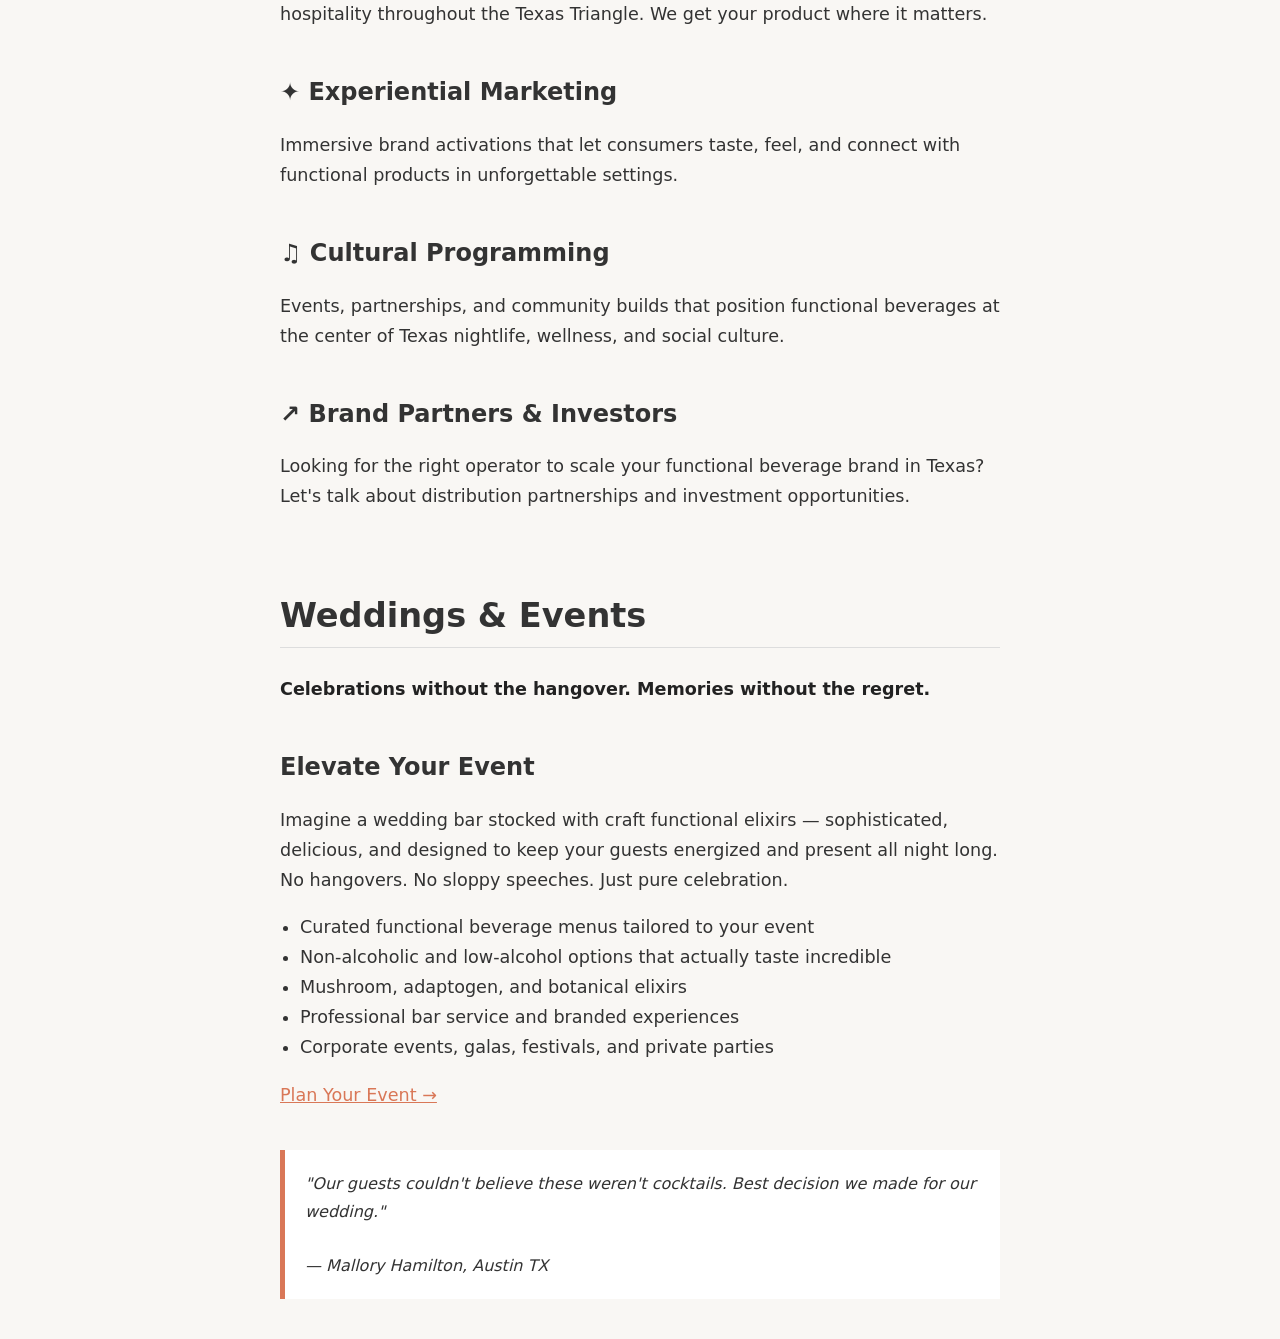
==== commit 7956956c: "Update index.html" ====
--- a/index.html
+++ b/index.html
@@ -6,126 +6,105 @@
     <title>Remedy Elixirs — Functional Beverages for Texas</title>
     <style>
         body { 
-            font-family: system-ui, -apple-system, sans-serif; 
-            margin: 0; 
-            padding: 0; 
-            line-height: 1.6; 
+            font-family: system-ui, -apple-system, BlinkMacSystemFont, "Segoe UI", Roboto, sans-serif; 
+            max-width: 720px; 
+            margin: 40px auto; 
+            padding: 0 20px; 
+            line-height: 1.7; 
             color: #333; 
             background: #f9f7f4; 
         }
-        header, section { 
-            padding: 60px 20px; 
-            max-width: 900px; 
-            margin: 0 auto; 
+        h1, h2, h3 { 
+            font-weight: 700; 
+            line-height: 1.2; 
         }
-        h1 { font-size: 3.5rem; margin: 0; }
-        h2 { font-size: 2.2rem; margin-top: 2em; }
-        h3 { font-size: 1.6rem; }
-        .hero { 
-            background: linear-gradient(rgba(0,0,0,0.6), rgba(0,0,0,0.6)), url('https://picsum.photos/id/1015/2000/1200'); 
-            background-size: cover; 
-            color: white; 
+        h1 { font-size: 2.8rem; margin-top: 2em; }
+        h2 { font-size: 2.1rem; margin-top: 2.5em; border-bottom: 1px solid #ddd; padding-bottom: 10px; }
+        h3 { font-size: 1.5rem; margin-top: 2em; }
+        p, ul, li { font-size: 1.1rem; }
+        strong { color: #222; }
+        .hero-text { 
             text-align: center; 
-            padding: 200px 20px 120px; 
+            margin: 60px 0 80px; 
         }
-        .scroll { text-align: center; font-size: 1.1rem; margin: 20px 0; }
-        .section { 
-            background: white; 
-            margin: 40px auto; 
-            border-radius: 12px; 
-            padding: 40px; 
-            box-shadow: 0 4px 20px rgba(0,0,0,0.05); 
+        .scroll { 
+            text-align: center; 
+            font-size: 1.3rem; 
+            margin: 30px 0; 
+            opacity: 0.7; 
         }
-        ul { list-style: none; padding: 0; }
-        li { margin: 15px 0; font-size: 1.1rem; }
+        ul { padding-left: 20px; }
         .contact { 
             background: #2c1a12; 
             color: white; 
+            padding: 60px 30px; 
             text-align: center; 
+            margin: 80px -20px 0; 
+            border-radius: 8px; 
         }
-        a { color: #d97757; text-decoration: none; }
-        a:hover { text-decoration: underline; }
+        a { color: #d97757; text-decoration: underline; }
+        a:hover { color: #b85c3d; }
+        .testimonial { 
+            font-style: italic; 
+            margin: 40px 0; 
+            padding: 20px; 
+            background: #fff; 
+            border-left: 5px solid #d97757; 
+        }
     </style>
 </head>
 <body>
 
-    <header class="hero">
-        <h1>Remedy Elixirs</h1>
-        <p style="font-size:1.5rem;">Functional Beverages for Texas</p>
+    <div class="hero-text">
+        <h1>Remedy Elixirs — Functional Beverages for Texas</h1>
         <p>Austin, TX — Est. 2025</p>
-        <h2 style="margin:30px 0;">The Future of Beverage<br>is Functional</h2>
+        
+        <h1>The Future of Beverage<br>is Functional</h1>
         <p>Distribution, experiential marketing, and cultural programming — serving Austin, San Antonio, Houston, Dallas-Fort Worth, and the entire Texas Triangle.</p>
+        
         <div class="scroll">↓ Scroll</div>
-    </header>
+    </div>
 
-    <section class="section">
-        <h2>Who We Are</h2>
-        <h3>What We Do</h3>
-        <p>Texas is the fastest-growing market in the U.S. for functional beverages, non-alcoholic and sober-curious consumption, and nervous-system-regulating products.</p>
-        <p>What's been missing is infrastructure and trusted operators who can get these products placed correctly, build culture around them, and activate communities at scale.</p>
-        <p><strong>Remedy Elixirs</strong> sits at the intersection of brands, venues, wellness, and nightlife. We are the centralized functional beverage operation that connects innovative brands with the right audiences across <strong>Austin, San Antonio, Houston, Dallas, and Fort Worth</strong>.</p>
-        
-        <p><strong>5 Major Texas Markets</strong> • <strong>360° Full-Service Operation</strong> • <strong>∞ Growth Potential</strong></p>
-        <p><em>Ash Moore — Founder</em></p>
-    </section>
+    <h2>Who We Are</h2>
+    <h3>What We Do</h3>
+    <p>Texas is the fastest-growing market in the U.S. for functional beverages, non-alcoholic and sober-curious consumption, and nervous-system-regulating products.</p>
+    <p>What's been missing is infrastructure and trusted operators who can get these products placed correctly, build culture around them, and activate communities at scale.</p>
+    <p><strong>Remedy Elixirs</strong> sits at the intersection of brands, venues, wellness, and nightlife. We are the centralized functional beverage operation that connects innovative brands with the right audiences across <strong>Austin</strong>, <strong>San Antonio</strong>, <strong>Houston</strong>, <strong>Dallas</strong>, and <strong>Fort Worth</strong>.</p>
 
-    <section class="section">
-        <h2>How We Serve You</h2>
-        
-        <h3>⚗ Distribution</h3>
-        <p>Strategic placement of functional beverages across venues, retail, and hospitality throughout the Texas Triangle.</p>
-        
-        <h3>✦ Experiential Marketing</h3>
-        <p>Immersive brand activations that let consumers taste, feel, and connect with functional products in unforgettable settings.</p>
-        
-        <h3>♫ Cultural Programming</h3>
-        <p>Events, partnerships, and community builds that position functional beverages at the center of Texas nightlife, wellness, and social culture.</p>
-        
-        <h3>↗ Brand Partners & Investors</h3>
-        <p>Looking for the right operator to scale your functional beverage brand in Texas? Let's talk about distribution partnerships and investment opportunities.</p>
-    </section>
+    <p><strong>5 Major Texas Markets</strong><br>
+       <strong>360° Full-Service Operation</strong><br>
+       <strong>∞ Growth Potential</strong></p>
+    <p><em>Ash Moore — Founder</em></p>
 
-    <section class="section">
-        <h2>Weddings & Events</h2>
-        <p><strong>Celebrations without the hangover. Memories without the regret.</strong></p>
-        
-        <h3>Elevate Your Event</h3>
-        <p>Imagine a wedding bar stocked with craft functional elixirs — sophisticated, delicious, and designed to keep your guests energized and present all night long.</p>
-        <ul>
-            <li>Curated functional beverage menus tailored to your event</li>
-            <li>Non-alcoholic and low-alcohol options that actually taste incredible</li>
-            <li>Mushroom, adaptogen, and botanical elixirs</li>
-            <li>Professional bar service and branded experiences</li>
-            <li>Corporate events, galas, festivals, and private parties</li>
-        </ul>
-        <p><a href="#contact">Plan Your Event →</a></p>
-        
-        <p style="font-style:italic; margin-top:40px;">"Our guests couldn't believe these weren't cocktails. Best decision we made for our wedding."<br>
-        — Mallory Hamilton, Austin TX</p>
-    </section>
+    <h2>How We Serve You</h2>
+    
+    <h3>⚗ Distribution</h3>
+    <p>Strategic placement of functional beverages across venues, retail, and hospitality throughout the Texas Triangle. We get your product where it matters.</p>
 
-    <section class="section">
-        <h2>The New Bar Menu</h2>
-        <p>We source and distribute the best functional beverage brands across Texas venues, events, and retail.</p>
-        <ul>
-            <li>Adaptogens</li>
-            <li>Nootropics</li>
-            <li>CBD & Hemp</li>
-            <li>Mushroom Blends</li>
-            <li>Botanical Spirits</li>
-            <li>Kava</li>
-        </ul>
-        <p><a href="#contact">Get In Touch</a> • <a href="#contact">Request Potions</a></p>
-    </section>
+    <h3>✦ Experiential Marketing</h3>
+    <p>Immersive brand activations that let consumers taste, feel, and connect with functional products in unforgettable settings.</p>
 
-    <section id="contact" class="contact">
-        <h2>Let's Connect</h2>
-        <p>Ready to bring functional beverages to your venue, event, or brand?</p>
-        <p style="font-size:1.3rem; margin:30px 0;">
-            <a href="mailto:your@email.com" style="color:white;">Email Us</a>
-        </p>
-        <p>Austin, Texas</p>
-    </section>
+    <h3>♫ Cultural Programming</h3>
+    <p>Events, partnerships, and community builds that position functional beverages at the center of Texas nightlife, wellness, and social culture.</p>
 
-</body>
-</html>
+    <h3>↗ Brand Partners & Investors</h3>
+    <p>Looking for the right operator to scale your functional beverage brand in Texas? Let's talk about distribution partnerships and investment opportunities.</p>
+
+    <h2>Weddings & Events</h2>
+    <p><strong>Celebrations without the hangover. Memories without the regret.</strong></p>
+
+    <h3>Elevate Your Event</h3>
+    <p>Imagine a wedding bar stocked with craft functional elixirs — sophisticated, delicious, and designed to keep your guests energized and present all night long. No hangovers. No sloppy speeches. Just pure celebration.</p>
+    
+    <ul>
+        <li>Curated functional beverage menus tailored to your event</li>
+        <li>Non-alcoholic and low-alcohol options that actually taste incredible</li>
+        <li>Mushroom, adaptogen, and botanical elixirs</li>
+        <li>Professional bar service and branded experiences</li>
+        <li>Corporate events, galas, festivals, and private parties</li>
+    </ul>
+    <p><a href="#contact">Plan Your Event →</a></p>
+
+    <div class="testimonial">
+        "Our guests couldn't believe these weren't cocktails. Best decision we made for our wedding."<br><br>
+        — Mallory Hamilton, Austin TX
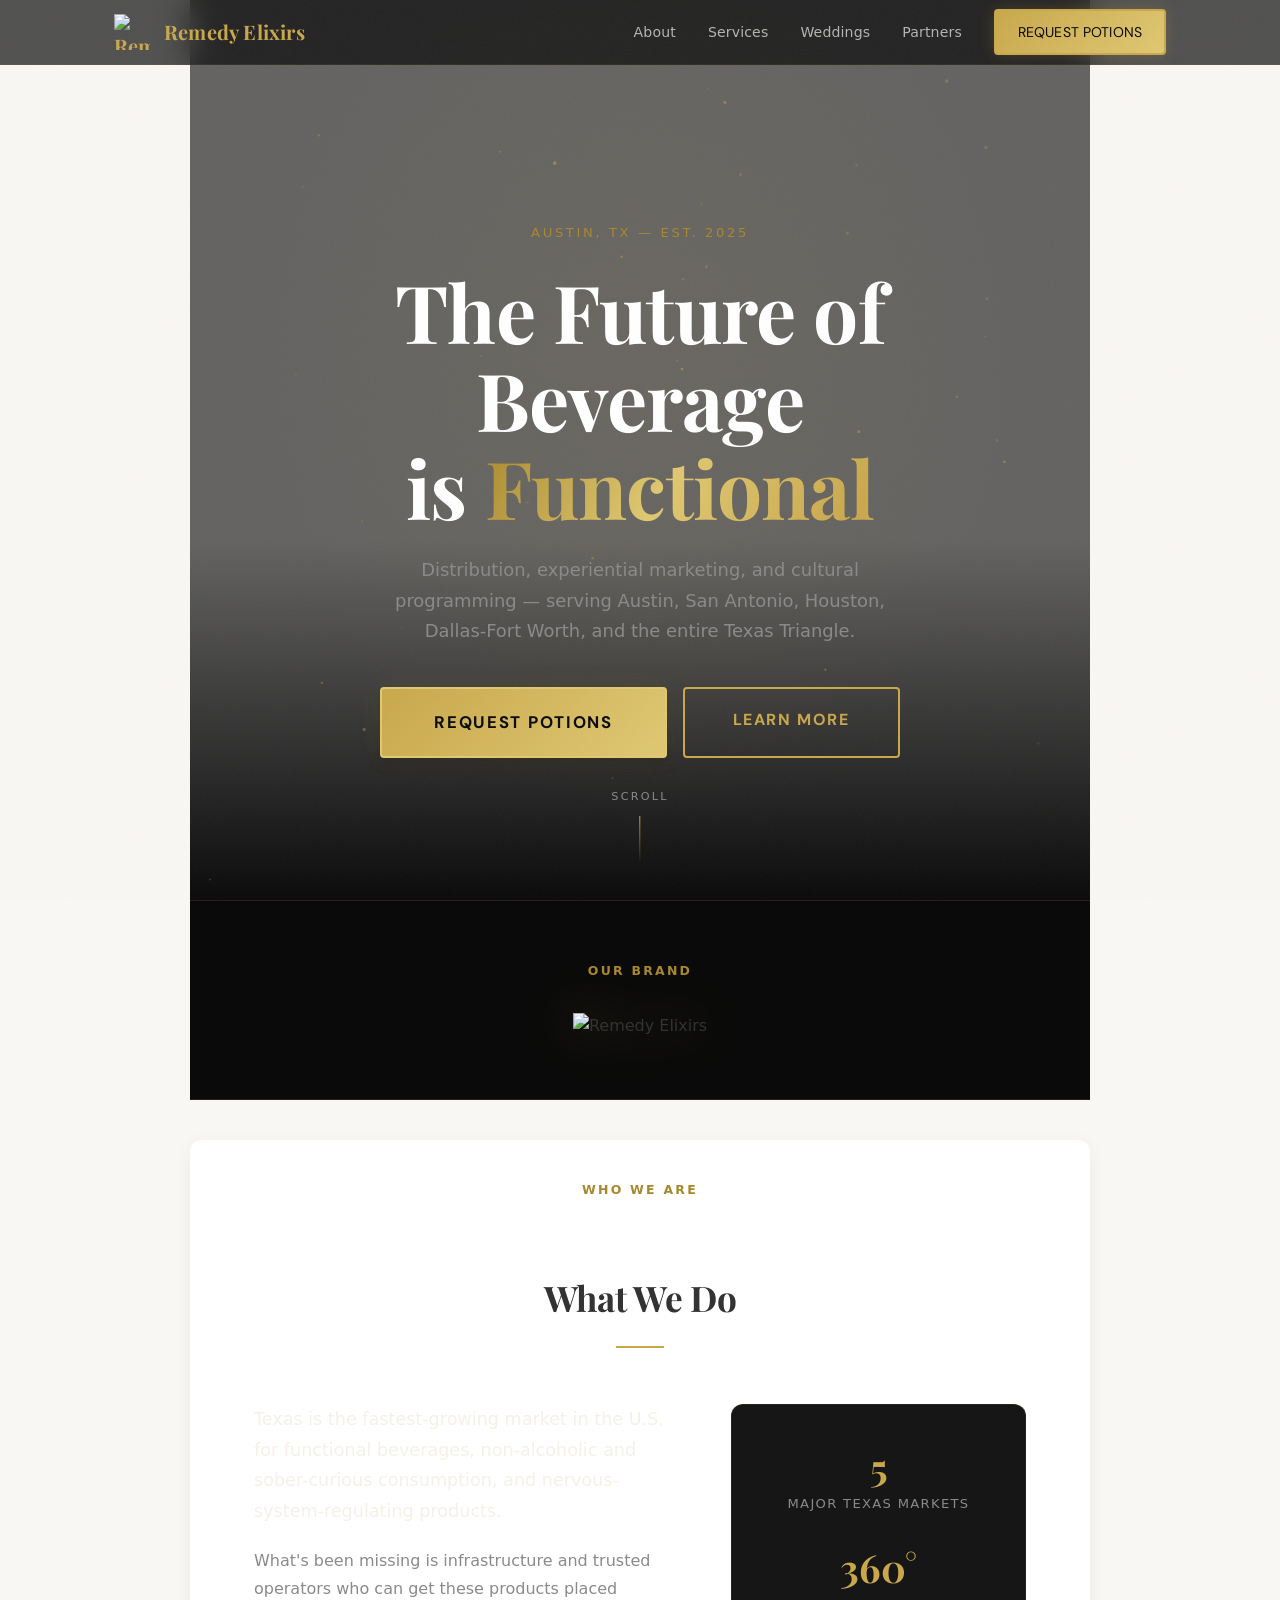
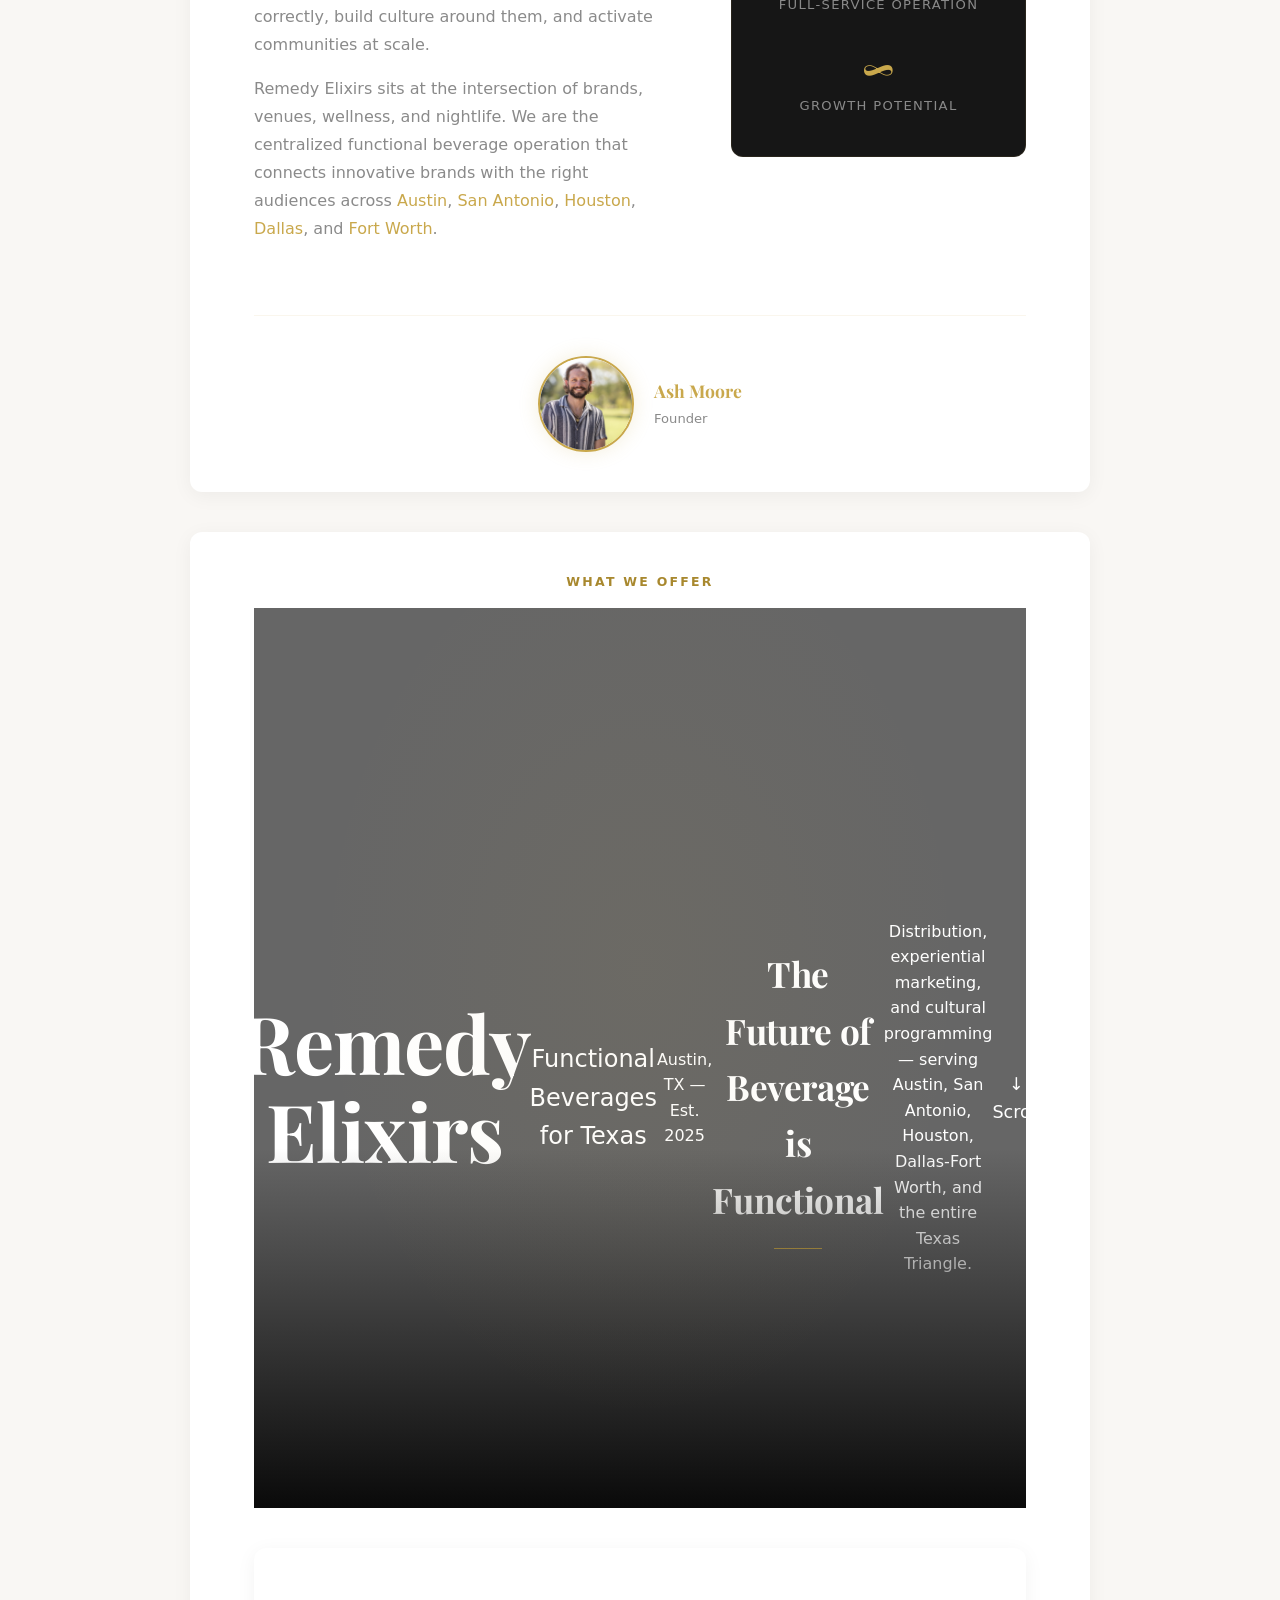
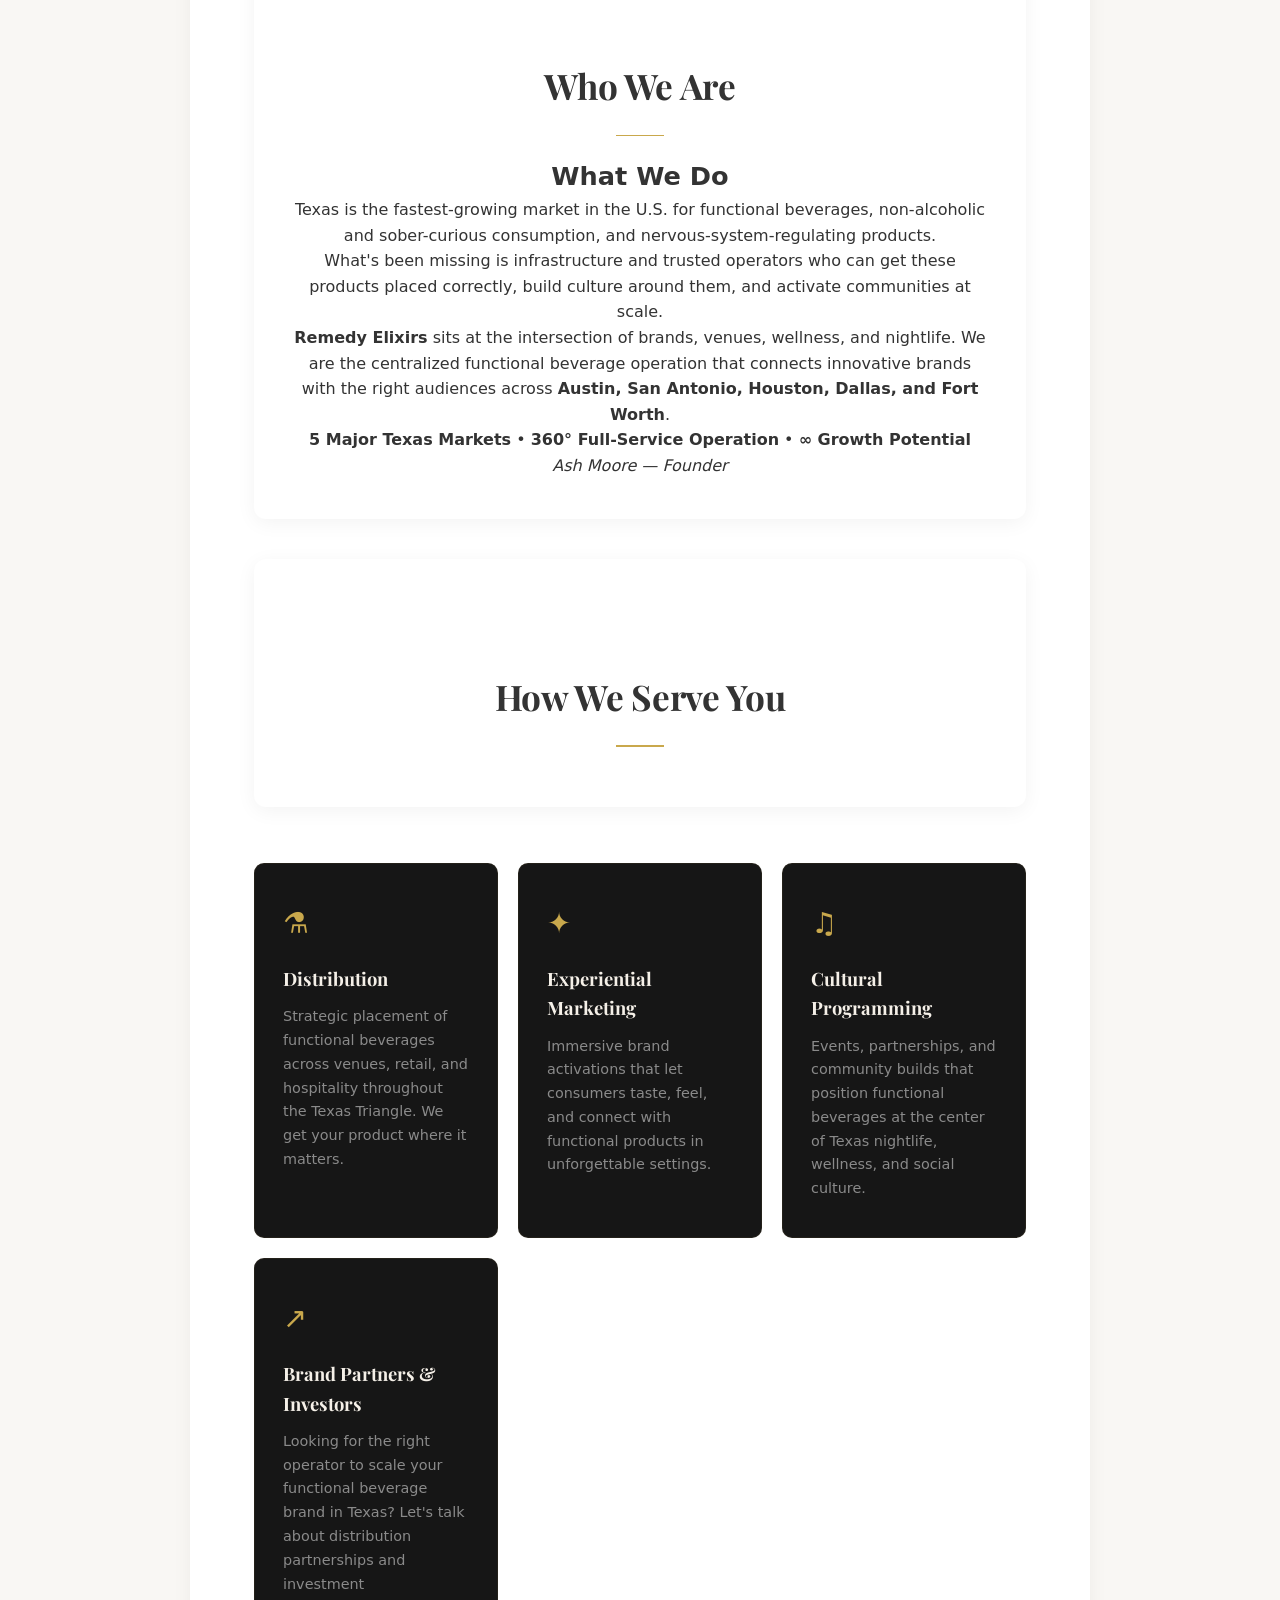
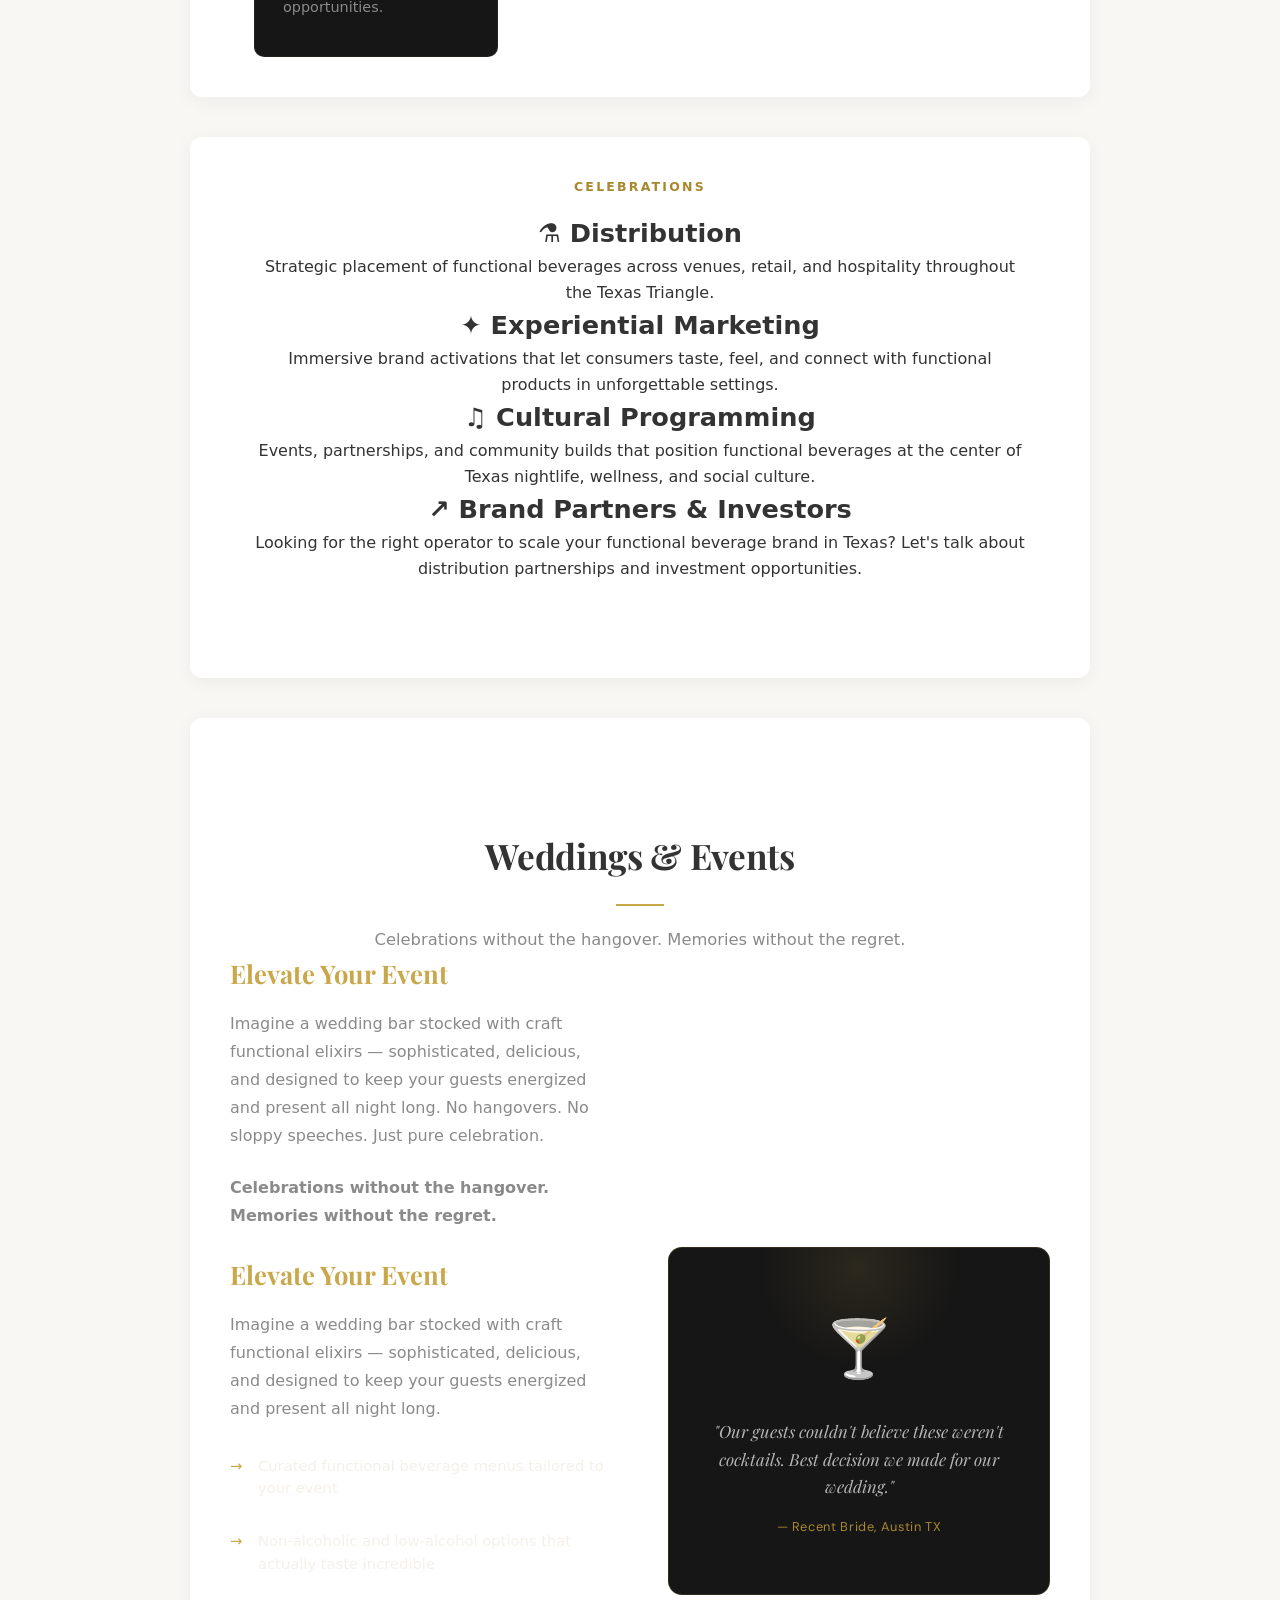
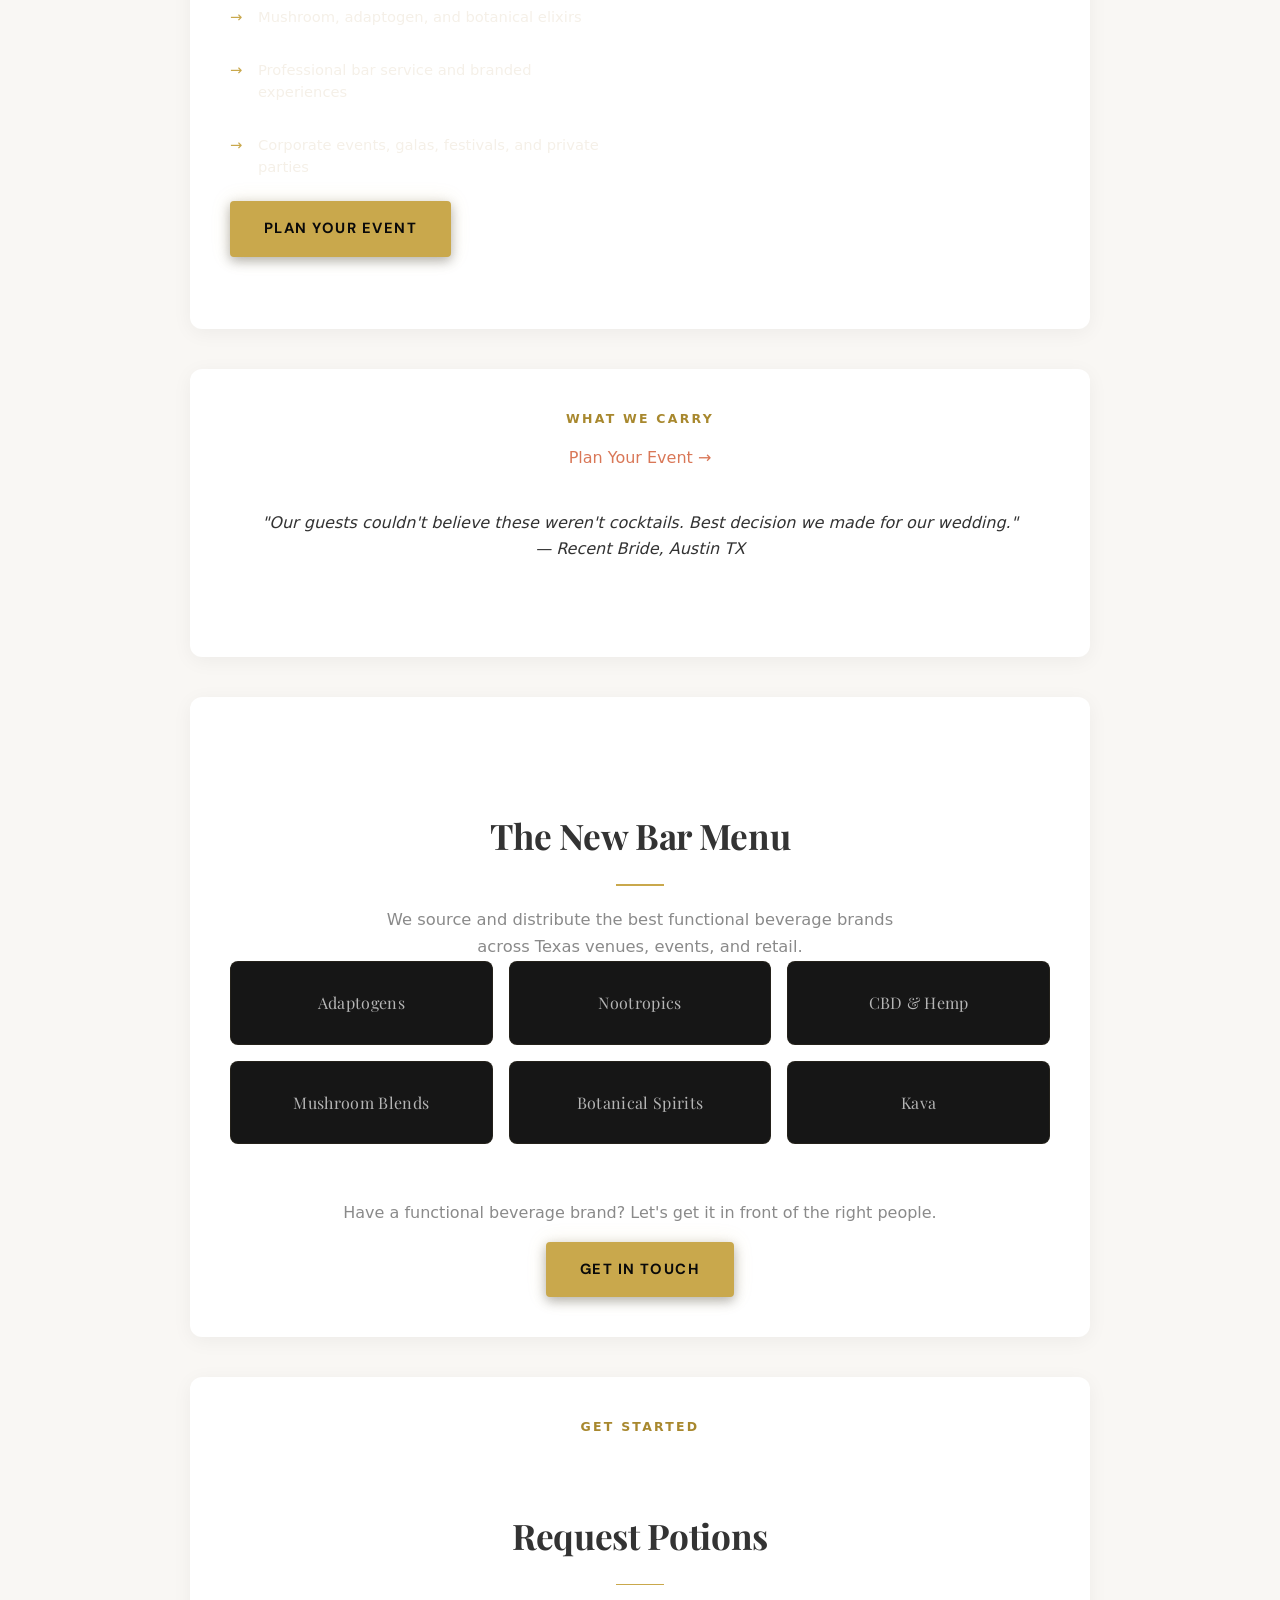
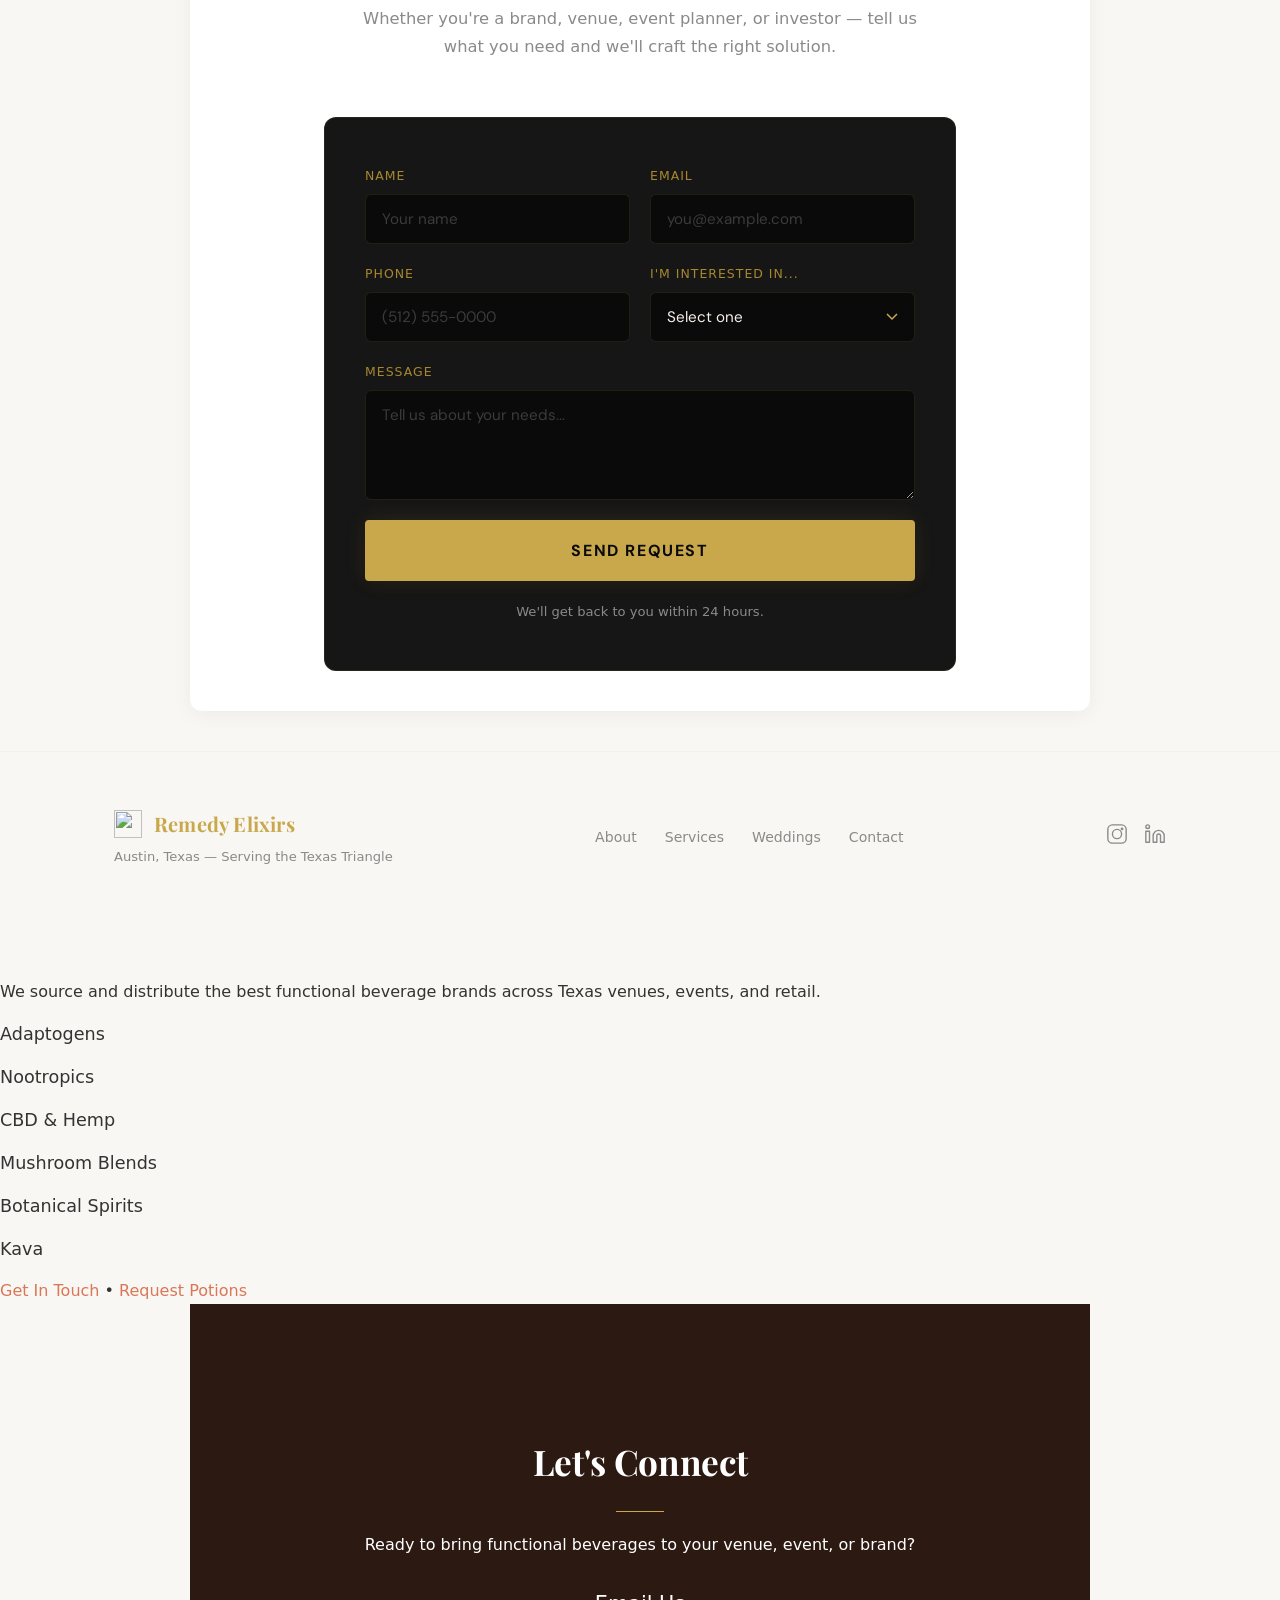
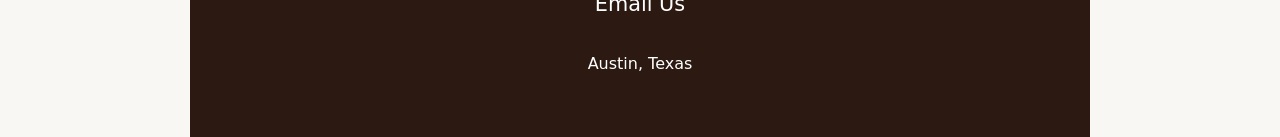
==== commit c0e91a62: "Update index.html" ====
--- a/index.html
+++ b/index.html
@@ -1,110 +1,516 @@
 <!DOCTYPE html>
 <html lang="en">
 <head>
+  <meta charset="UTF-8">
+  <meta name="viewport" content="width=device-width, initial-scale=1.0">
+  <title>Remedy Elixirs — Functional Beverages for Texas</title>
+  <meta name="description" content="Austin-rooted functional beverage distribution, experiential marketing, and cultural programming across the Texas Triangle.">
+  <meta name="theme-color" content="#0a0a0a">
+  <meta property="og:title" content="Remedy Elixirs — Functional Beverages for Texas">
+  <meta property="og:description" content="Distribution, experiential marketing, and cultural programming for functional beverages across the Texas Triangle.">
+  <meta property="og:type" content="website">
+  <meta property="og:url" content="https://remedyelixirs.vip">
+  <meta property="og:image" content="https://images.unsplash.com/photo-1514362545857-3bc16c4c7d1b?w=1200&h=630&fit=crop&q=80">
+  <meta name="twitter:card" content="summary_large_image">
+  <meta name="twitter:title" content="Remedy Elixirs — Functional Beverages for Texas">
+  <meta name="twitter:description" content="Distribution, experiential marketing, and cultural programming for functional beverages across the Texas Triangle.">
+  <link rel="icon" href="data:image/svg+xml,<svg xmlns='http://www.w3.org/2000/svg' viewBox='0 0 100 100'><text y='.9em' font-size='90'>⚗️</text></svg>">
+  <link rel="preconnect" href="https://fonts.googleapis.com">
+  <link rel="preconnect" href="https://fonts.gstatic.com" crossorigin>
+  <link href="https://fonts.googleapis.com/css2?family=Playfair+Display:ital,wght@0,400;0,700;1,400&family=DM+Sans:wght@300;400;500;600&display=swap" rel="stylesheet">
+  <link rel="stylesheet" href="style.css">
+  <!-- Google tag (gtag.js) -->
+  <script async src="https://www.googletagmanager.com/gtag/js?id=G-P9FBZWVMJN"></script>
+  <script>
+    window.dataLayer = window.dataLayer || [];
+    function gtag(){dataLayer.push(arguments);}
+    gtag('js', new Date());
+    gtag('config', 'G-P9FBZWVMJN');
+  </script>
     <meta charset="UTF-8">
     <meta name="viewport" content="width=device-width, initial-scale=1.0">
     <title>Remedy Elixirs — Functional Beverages for Texas</title>
     <style>
-        body { 
-            font-family: system-ui, -apple-system, BlinkMacSystemFont, "Segoe UI", Roboto, sans-serif; 
-            max-width: 720px; 
-            margin: 40px auto; 
-            padding: 0 20px; 
-            line-height: 1.7; 
-            color: #333; 
-            background: #f9f7f4; 
-        }
-        h1, h2, h3 { 
-            font-weight: 700; 
-            line-height: 1.2; 
-        }
-        h1 { font-size: 2.8rem; margin-top: 2em; }
-        h2 { font-size: 2.1rem; margin-top: 2.5em; border-bottom: 1px solid #ddd; padding-bottom: 10px; }
-        h3 { font-size: 1.5rem; margin-top: 2em; }
-        p, ul, li { font-size: 1.1rem; }
-        strong { color: #222; }
-        .hero-text { 
-            text-align: center; 
-            margin: 60px 0 80px; 
-        }
-        .scroll { 
-            text-align: center; 
-            font-size: 1.3rem; 
-            margin: 30px 0; 
-            opacity: 0.7; 
-        }
-        ul { padding-left: 20px; }
-        .contact { 
-            background: #2c1a12; 
-            color: white; 
-            padding: 60px 30px; 
-            text-align: center; 
-            margin: 80px -20px 0; 
-            border-radius: 8px; 
-        }
-        a { color: #d97757; text-decoration: underline; }
-        a:hover { color: #b85c3d; }
-        .testimonial { 
-            font-style: italic; 
-            margin: 40px 0; 
-            padding: 20px; 
-            background: #fff; 
-            border-left: 5px solid #d97757; 
-        }
+        body { font-family: system-ui, -apple-system, sans-serif; margin: 0; padding: 0; line-height: 1.6; color: #333; background: #f9f7f4; }
+        header, section { padding: 60px 20px; max-width: 900px; margin: 0 auto; }
+        h1 { font-size: 3.5rem; margin: 0; }
+        h2 { font-size: 2.2rem; margin-top: 2em; }
+        h3 { font-size: 1.6rem; }
+        .hero { background: linear-gradient(rgba(0,0,0,0.6), rgba(0,0,0,0.6)), url('https://picsum.photos/id/1015/2000/1200'); background-size: cover; color: white; text-align: center; padding: 200px 20px 120px; }
+        .scroll { text-align: center; font-size: 1.1rem; margin: 20px 0; }
+        .section { background: white; margin: 40px auto; border-radius: 12px; padding: 40px; box-shadow: 0 4px 20px rgba(0,0,0,0.05); }
+        ul { list-style: none; padding: 0; }
+        li { margin: 15px 0; font-size: 1.1rem; }
+        .contact { background: #2c1a12; color: white; text-align: center; }
+        a { color: #d97757; text-decoration: none; }
+        a:hover { text-decoration: underline; }
     </style>
 </head>
 <body>
 
-    <div class="hero-text">
-        <h1>Remedy Elixirs — Functional Beverages for Texas</h1>
+  <!-- Grain overlay -->
+  <div class="grain" aria-hidden="true"></div>
+
+  <!-- Nav -->
+  <nav class="nav" role="navigation" aria-label="Main navigation">
+    <div class="nav-inner">
+      <a href="#" class="logo" aria-label="Remedy Elixirs home">
+        <img src="remedy-logo.png" alt="Remedy Elixirs Logo" style="width:36px;height:36px;object-fit:contain;vertical-align:middle;margin-right:8px;"> Remedy Elixirs
+      </a>
+      <div class="nav-links" id="nav-links">
+        <a href="#about">About</a>
+        <a href="#services">Services</a>
+        <a href="#weddings">Weddings</a>
+        <a href="#proof">Partners</a>
+        <a href="#contact" class="btn btn-sm">Request Potions</a>
+      </div>
+      <button class="mobile-toggle" aria-label="Toggle menu" aria-expanded="false" id="mobile-toggle">
+        <span class="hamburger"></span>
+      </button>
+    </div>
+  </nav>
+
+  <!-- Hero -->
+  <section class="hero">
+    <canvas class="hero-particles" id="hero-particles" aria-hidden="true"></canvas>
+    <div class="hero-content reveal">
+      <p class="hero-eyebrow">Austin, TX — Est. 2025</p>
+      <h1>The Future of Beverage<br>is <span class="gold shimmer">Functional</span></h1>
+      <p class="hero-sub">Distribution, experiential marketing, and cultural programming — serving Austin, San Antonio, Houston, Dallas-Fort Worth, and the entire Texas Triangle.</p>
+      <div class="hero-actions">
+        <a href="#contact" class="btn btn-cta">Request Potions</a>
+        <a href="#about" class="btn btn-lg btn-ghost">Learn More</a>
+      </div>
+    </div>
+    <div class="hero-scroll" aria-hidden="true">
+      <span>Scroll</span>
+      <div class="scroll-line"></div>
+    </div>
+  </section>
+
+  <!-- Logo Showcase -->
+  <section style="background:#0a0a0a;padding:60px 0;text-align:center;border-top:1px solid rgba(201,168,76,0.15);border-bottom:1px solid rgba(201,168,76,0.15);">
+    <div class="container">
+      <p class="section-tag" style="text-align:center;margin-bottom:32px;">Our Brand</p>
+      <img src="remedy-logo.png" alt="Remedy Elixirs" style="width:180px;height:180px;object-fit:contain;filter:drop-shadow(0 0 24px rgba(201,168,76,0.4));">
+    </div>
+  </section>
+
+  <!-- About -->
+  <section id="about" class="section">
+    <div class="container">
+      <div class="section-header reveal">
+        <p class="section-tag">Who We Are</p>
+        <h2>What We Do</h2>
+      </div>
+      <div class="about-layout">
+        <div class="about-text reveal">
+          <p class="lead">Texas is the fastest-growing market in the U.S. for functional beverages, non-alcoholic and sober-curious consumption, and nervous-system-regulating products.</p>
+          <p>What's been missing is infrastructure and trusted operators who can get these products placed correctly, build culture around them, and activate communities at scale.</p>
+          <p>Remedy Elixirs sits at the intersection of brands, venues, wellness, and nightlife. We are the centralized functional beverage operation that connects innovative brands with the right audiences across <strong>Austin</strong>, <strong>San Antonio</strong>, <strong>Houston</strong>, <strong>Dallas</strong>, and <strong>Fort Worth</strong>.</p>
+        </div>
+        <div class="about-stats reveal">
+          <div class="stat">
+            <span class="stat-number" data-count="5">5</span>
+            <span class="stat-label">Major Texas Markets</span>
+          </div>
+          <div class="stat">
+            <span class="stat-number">360°</span>
+            <span class="stat-label">Full-Service Operation</span>
+          </div>
+          <div class="stat">
+            <span class="stat-number">∞</span>
+            <span class="stat-label">Growth Potential</span>
+          </div>
+        </div>
+      </div>
+      <div class="founder reveal">
+        <img src="ash-moore.jpg" alt="Ash Moore, Founder of Remedy Elixirs" style="width:96px;height:96px;border-radius:50%;object-fit:cover;object-position:center 20%;border:2px solid #c9a84c;box-shadow:0 0 20px rgba(201,168,76,0.2);flex-shrink:0;">
+        <div class="founder-info">
+          <span class="founder-name">Ash Moore</span>
+          <span class="founder-title">Founder</span>
+        </div>
+      </div>
+    </div>
+  </section>
+
+  <!-- Services -->
+  <section id="services" class="section section-dark">
+    <div class="container">
+      <div class="section-header reveal">
+        <p class="section-tag">What We Offer</p>
+    <header class="hero">
+        <h1>Remedy Elixirs</h1>
+        <p style="font-size:1.5rem;">Functional Beverages for Texas</p>
         <p>Austin, TX — Est. 2025</p>
-        
-        <h1>The Future of Beverage<br>is Functional</h1>
+        <h2 style="margin:30px 0;">The Future of Beverage<br>is Functional</h2>
         <p>Distribution, experiential marketing, and cultural programming — serving Austin, San Antonio, Houston, Dallas-Fort Worth, and the entire Texas Triangle.</p>
-        
         <div class="scroll">↓ Scroll</div>
-    </div>
-
-    <h2>Who We Are</h2>
-    <h3>What We Do</h3>
-    <p>Texas is the fastest-growing market in the U.S. for functional beverages, non-alcoholic and sober-curious consumption, and nervous-system-regulating products.</p>
-    <p>What's been missing is infrastructure and trusted operators who can get these products placed correctly, build culture around them, and activate communities at scale.</p>
-    <p><strong>Remedy Elixirs</strong> sits at the intersection of brands, venues, wellness, and nightlife. We are the centralized functional beverage operation that connects innovative brands with the right audiences across <strong>Austin</strong>, <strong>San Antonio</strong>, <strong>Houston</strong>, <strong>Dallas</strong>, and <strong>Fort Worth</strong>.</p>
-
-    <p><strong>5 Major Texas Markets</strong><br>
-       <strong>360° Full-Service Operation</strong><br>
-       <strong>∞ Growth Potential</strong></p>
-    <p><em>Ash Moore — Founder</em></p>
-
-    <h2>How We Serve You</h2>
-    
-    <h3>⚗ Distribution</h3>
-    <p>Strategic placement of functional beverages across venues, retail, and hospitality throughout the Texas Triangle. We get your product where it matters.</p>
-
-    <h3>✦ Experiential Marketing</h3>
-    <p>Immersive brand activations that let consumers taste, feel, and connect with functional products in unforgettable settings.</p>
-
-    <h3>♫ Cultural Programming</h3>
-    <p>Events, partnerships, and community builds that position functional beverages at the center of Texas nightlife, wellness, and social culture.</p>
-
-    <h3>↗ Brand Partners & Investors</h3>
-    <p>Looking for the right operator to scale your functional beverage brand in Texas? Let's talk about distribution partnerships and investment opportunities.</p>
-
-    <h2>Weddings & Events</h2>
-    <p><strong>Celebrations without the hangover. Memories without the regret.</strong></p>
-
-    <h3>Elevate Your Event</h3>
-    <p>Imagine a wedding bar stocked with craft functional elixirs — sophisticated, delicious, and designed to keep your guests energized and present all night long. No hangovers. No sloppy speeches. Just pure celebration.</p>
-    
-    <ul>
-        <li>Curated functional beverage menus tailored to your event</li>
-        <li>Non-alcoholic and low-alcohol options that actually taste incredible</li>
-        <li>Mushroom, adaptogen, and botanical elixirs</li>
-        <li>Professional bar service and branded experiences</li>
-        <li>Corporate events, galas, festivals, and private parties</li>
-    </ul>
-    <p><a href="#contact">Plan Your Event →</a></p>
-
-    <div class="testimonial">
-        "Our guests couldn't believe these weren't cocktails. Best decision we made for our wedding."<br><br>
-        — Mallory Hamilton, Austin TX
+    </header>
+
+    <section class="section">
+        <h2>Who We Are</h2>
+        <h3>What We Do</h3>
+        <p>Texas is the fastest-growing market in the U.S. for functional beverages, non-alcoholic and sober-curious consumption, and nervous-system-regulating products.</p>
+        <p>What's been missing is infrastructure and trusted operators who can get these products placed correctly, build culture around them, and activate communities at scale.</p>
+        <p><strong>Remedy Elixirs</strong> sits at the intersection of brands, venues, wellness, and nightlife. We are the centralized functional beverage operation that connects innovative brands with the right audiences across <strong>Austin, San Antonio, Houston, Dallas, and Fort Worth</strong>.</p>
+        
+        <p><strong>5 Major Texas Markets</strong> • <strong>360° Full-Service Operation</strong> • <strong>∞ Growth Potential</strong></p>
+        <p><em>Ash Moore — Founder</em></p>
+    </section>
+
+    <section class="section">
+        <h2>How We Serve You</h2>
+      </div>
+      <div class="grid">
+        <div class="card reveal" style="--delay: 0">
+          <div class="card-glow"></div>
+          <div class="card-content">
+            <div class="card-icon">⚗</div>
+            <h3>Distribution</h3>
+            <p>Strategic placement of functional beverages across venues, retail, and hospitality throughout the Texas Triangle. We get your product where it matters.</p>
+          </div>
+        </div>
+        <div class="card reveal" style="--delay: 1">
+          <div class="card-glow"></div>
+          <div class="card-content">
+            <div class="card-icon">✦</div>
+            <h3>Experiential Marketing</h3>
+            <p>Immersive brand activations that let consumers taste, feel, and connect with functional products in unforgettable settings.</p>
+          </div>
+        </div>
+        <div class="card reveal" style="--delay: 2">
+          <div class="card-glow"></div>
+          <div class="card-content">
+            <div class="card-icon">♫</div>
+            <h3>Cultural Programming</h3>
+            <p>Events, partnerships, and community builds that position functional beverages at the center of Texas nightlife, wellness, and social culture.</p>
+          </div>
+        </div>
+        <div class="card reveal" style="--delay: 3">
+          <div class="card-glow"></div>
+          <div class="card-content">
+            <div class="card-icon">↗</div>
+            <h3>Brand Partners & Investors</h3>
+            <p>Looking for the right operator to scale your functional beverage brand in Texas? Let's talk about distribution partnerships and investment opportunities.</p>
+          </div>
+        </div>
+      </div>
+    </div>
+  </section>
+
+  <!-- Weddings / Events -->
+  <section id="weddings" class="section">
+    <div class="container">
+      <div class="section-header reveal">
+        <p class="section-tag">Celebrations</p>
+        
+        <h3>⚗ Distribution</h3>
+        <p>Strategic placement of functional beverages across venues, retail, and hospitality throughout the Texas Triangle.</p>
+        
+        <h3>✦ Experiential Marketing</h3>
+        <p>Immersive brand activations that let consumers taste, feel, and connect with functional products in unforgettable settings.</p>
+        
+        <h3>♫ Cultural Programming</h3>
+        <p>Events, partnerships, and community builds that position functional beverages at the center of Texas nightlife, wellness, and social culture.</p>
+        
+        <h3>↗ Brand Partners & Investors</h3>
+        <p>Looking for the right operator to scale your functional beverage brand in Texas? Let's talk about distribution partnerships and investment opportunities.</p>
+    </section>
+
+    <section class="section">
+        <h2>Weddings & Events</h2>
+        <p class="section-lead">Celebrations without the hangover. Memories without the regret.</p>
+      </div>
+      <div class="wedding-grid">
+        <div class="wedding-text reveal">
+          <h3>Elevate Your Event</h3>
+          <p>Imagine a wedding bar stocked with craft functional elixirs — sophisticated, delicious, and designed to keep your guests energized and present all night long. No hangovers. No sloppy speeches. Just pure celebration.</p>
+          <ul class="check-list">
+        <p><strong>Celebrations without the hangover. Memories without the regret.</strong></p>
+        
+        <h3>Elevate Your Event</h3>
+        <p>Imagine a wedding bar stocked with craft functional elixirs — sophisticated, delicious, and designed to keep your guests energized and present all night long.</p>
+        <ul>
+            <li>Curated functional beverage menus tailored to your event</li>
+            <li>Non-alcoholic and low-alcohol options that actually taste incredible</li>
+            <li>Mushroom, adaptogen, and botanical elixirs</li>
+            <li>Professional bar service and branded experiences</li>
+            <li>Corporate events, galas, festivals, and private parties</li>
+          </ul>
+          <a href="#contact" class="btn">Plan Your Event</a>
+        </div>
+        <div class="wedding-visual reveal">
+          <div class="visual-card">
+            <div class="visual-glow"></div>
+            <span class="visual-emoji">🍸</span>
+            <p>"Our guests couldn't believe these weren't cocktails. Best decision we made for our wedding."</p>
+            <span class="testimonial-attr">— Recent Bride, Austin TX</span>
+          </div>
+        </div>
+      </div>
+    </div>
+  </section>
+
+  <!-- Social Proof -->
+  <section id="proof" class="section section-dark">
+    <div class="container">
+      <div class="section-header reveal">
+        <p class="section-tag">What We Carry</p>
+        </ul>
+        <p><a href="#contact">Plan Your Event →</a></p>
+        
+        <p style="font-style:italic; margin-top:40px;">"Our guests couldn't believe these weren't cocktails. Best decision we made for our wedding."<br>
+        — Recent Bride, Austin TX</p>
+    </section>
+
+    <section class="section">
+        <h2>The New Bar Menu</h2>
+        <p class="section-lead">We source and distribute the best functional beverage brands across Texas venues, events, and retail.</p>
+      </div>
+      <div class="proof-grid reveal">
+        <div class="proof-item">Adaptogens</div>
+        <div class="proof-item">Nootropics</div>
+        <div class="proof-item">CBD & Hemp</div>
+        <div class="proof-item">Mushroom Blends</div>
+        <div class="proof-item">Botanical Spirits</div>
+        <div class="proof-item">Kava</div>
+      </div>
+      <div class="proof-cta reveal">
+        <p>Have a functional beverage brand? Let's get it in front of the right people.</p>
+        <a href="#contact" class="btn">Get In Touch</a>
+      </div>
+    </div>
+  </section>
+
+  <!-- Contact / Lead Form -->
+  <section id="contact" class="section">
+    <div class="container container-sm">
+      <div class="section-header reveal">
+        <p class="section-tag">Get Started</p>
+        <h2>Request Potions</h2>
+        <p class="section-lead">Whether you're a brand, venue, event planner, or investor — tell us what you need and we'll craft the right solution.</p>
+      </div>
+      <div class="form-wrapper reveal">
+        <form action="https://formspree.io/f/xzdjoldj" method="POST" class="form" id="lead-form">
+          <div class="form-row">
+            <div class="form-group">
+              <label for="name">Name</label>
+              <input type="text" id="name" name="name" required placeholder="Your name">
+            </div>
+            <div class="form-group">
+              <label for="email">Email</label>
+              <input type="email" id="email" name="email" required placeholder="you@example.com">
+            </div>
+          </div>
+          <div class="form-row">
+            <div class="form-group">
+              <label for="phone">Phone</label>
+              <input type="tel" id="phone" name="phone" placeholder="(512) 555-0000">
+            </div>
+            <div class="form-group">
+              <label for="interest">I'm interested in...</label>
+              <select id="interest" name="interest">
+                <option value="">Select one</option>
+                <option value="distribution">Distribution Partnership</option>
+                <option value="wedding">Wedding / Private Event</option>
+                <option value="corporate">Corporate Event</option>
+                <option value="venue">Venue Placement</option>
+                <option value="brand">Brand Partnership</option>
+                <option value="investment">Investment Opportunity</option>
+                <option value="other">Other</option>
+              </select>
+            </div>
+          </div>
+          <div class="form-group">
+            <label for="message">Message</label>
+            <textarea id="message" name="message" rows="4" placeholder="Tell us about your needs..."></textarea>
+          </div>
+          <button type="submit" class="btn btn-full btn-lg">Send Request</button>
+        </form>
+        <p class="form-note">We'll get back to you within 24 hours.</p>
+      </div>
+    </div>
+  </section>
+
+  <!-- Sticky Mobile CTA -->
+  <div class="sticky-cta" id="sticky-cta">
+    <a href="#contact" class="btn">Request Potions</a>
+  </div>
+
+  <!-- Footer -->
+  <footer class="footer">
+    <div class="container">
+      <div class="footer-inner">
+        <div class="footer-brand">
+          <span class="logo">
+            <img src="remedy-logo.png" alt="" style="width:28px;height:28px;object-fit:contain;vertical-align:middle;margin-right:6px;">
+            Remedy Elixirs
+          </span>
+          <p>Austin, Texas — Serving the Texas Triangle</p>
+        </div>
+        <div class="footer-links">
+          <a href="#about">About</a>
+          <a href="#services">Services</a>
+          <a href="#weddings">Weddings</a>
+          <a href="#contact">Contact</a>
+        </div>
+        <div class="footer-social">
+          <a href="https://instagram.com/remedyelixirbar" target="_blank" rel="noopener" aria-label="Instagram">
+            <svg width="22" height="22" viewBox="0 0 24 24" fill="none" stroke="currentColor" stroke-width="1.5" stroke-linecap="round" stroke-linejoin="round"><rect x="2" y="2" width="20" height="20" rx="5"/><circle cx="12" cy="12" r="5"/><circle cx="17.5" cy="6.5" r="1.5" fill="currentColor" stroke="none"/></svg>
+          </a>
+          <a href="https://www.linkedin.com/in/ashton-moore" target="_blank" rel="noopener" aria-label="LinkedIn">
+            <svg width="22" height="22" viewBox="0 0 24 24" fill="none" stroke="currentColor" stroke-width="1.5" stroke-linecap="round" stroke-linejoin="round"><path d="M16 8a6 6 0 0 1 6 6v7h-4v-7a2 2 0 0 0-4 0v7h-4v-7a6 6 0 0 1 6-6z"/><rect x="2" y="9" width="4" height="12"/><circle cx="4" cy="4" r="2"/></svg>
+          </a>
+        </div>
+      </div>
+      <p class="copyright">&copy; 2026 Remedy Elixirs. All rights reserved.</p>
+    </div>
+  </footer>
+
+  <script>
+    // Mobile nav toggle
+    const toggle = document.getElementById('mobile-toggle');
+    const navLinks = document.getElementById('nav-links');
+    toggle.addEventListener('click', function() {
+      const isOpen = navLinks.classList.toggle('open');
+      toggle.classList.toggle('active');
+      toggle.setAttribute('aria-expanded', isOpen);
+    });
+
+    // Smooth scroll
+    document.querySelectorAll('a[href^="#"]').forEach(a => {
+      a.addEventListener('click', function(e) {
+        e.preventDefault();
+        const target = document.querySelector(this.getAttribute('href'));
+        if (target) {
+          target.scrollIntoView({ behavior: 'smooth', block: 'start' });
+          navLinks.classList.remove('open');
+          toggle.classList.remove('active');
+          toggle.setAttribute('aria-expanded', 'false');
+        }
+      });
+    });
+
+    // Scroll reveal
+    const reveals = document.querySelectorAll('.reveal');
+    const revealObserver = new IntersectionObserver((entries) => {
+      entries.forEach(entry => {
+        if (entry.isIntersecting) {
+          entry.target.classList.add('revealed');
+          revealObserver.unobserve(entry.target);
+        }
+      });
+    }, { threshold: 0.15, rootMargin: '0px 0px -40px 0px' });
+    reveals.forEach(el => revealObserver.observe(el));
+
+    // Nav background on scroll + sticky CTA
+    const nav = document.querySelector('.nav');
+    const stickyCta = document.getElementById('sticky-cta');
+    const contactSection = document.getElementById('contact');
+    window.addEventListener('scroll', () => {
+      nav.classList.toggle('scrolled', window.scrollY > 60);
+      if (window.innerWidth <= 768) {
+        const contactTop = contactSection.getBoundingClientRect().top;
+        stickyCta.classList.toggle('visible', window.scrollY > 400 && contactTop > window.innerHeight);
+      }
+    }, { passive: true });
+
+    // Hero particles
+    (function() {
+      const canvas = document.getElementById('hero-particles');
+      if (!canvas) return;
+      const ctx = canvas.getContext('2d');
+      let particles = [];
+      let w, h;
+
+      function resize() {
+        w = canvas.width = canvas.offsetWidth;
+        h = canvas.height = canvas.offsetHeight;
+      }
+
+      function init() {
+        resize();
+        particles = [];
+        const count = Math.floor((w * h) / 18000);
+        for (let i = 0; i < count; i++) {
+          particles.push({
+            x: Math.random() * w,
+            y: Math.random() * h,
+            r: Math.random() * 1.5 + 0.5,
+            dx: (Math.random() - 0.5) * 0.3,
+            dy: (Math.random() - 0.5) * 0.3,
+            o: Math.random() * 0.4 + 0.1
+          });
+        }
+      }
+
+      function draw() {
+        ctx.clearRect(0, 0, w, h);
+        particles.forEach(p => {
+          p.x += p.dx;
+          p.y += p.dy;
+          if (p.x < 0) p.x = w;
+          if (p.x > w) p.x = 0;
+          if (p.y < 0) p.y = h;
+          if (p.y > h) p.y = 0;
+          ctx.beginPath();
+          ctx.arc(p.x, p.y, p.r, 0, Math.PI * 2);
+          ctx.fillStyle = `rgba(201,168,76,${p.o})`;
+          ctx.fill();
+        });
+        requestAnimationFrame(draw);
+      }
+
+      init();
+      draw();
+      window.addEventListener('resize', init);
+    })();
+
+    // Form submission
+    document.getElementById('lead-form').addEventListener('submit', function(e) {
+      e.preventDefault();
+      const form = this;
+      const btn = form.querySelector('button[type="submit"]');
+      btn.textContent = 'Sending...';
+      btn.disabled = true;
+
+      fetch(form.action, {
+        method: 'POST',
+        body: new FormData(form),
+        headers: { 'Accept': 'application/json' }
+      }).then(r => {
+        if (r.ok) {
+          form.innerHTML = '<div class="form-success"><h3>Request Received</h3><p>We\'ll be in touch soon. In the meantime, good things are brewing.</p></div>';
+        } else {
+          btn.textContent = 'Send Request';
+          btn.disabled = false;
+          alert('Something went wrong. Please email us directly at ash@nubluhou.com');
+        }
+      }).catch(() => {
+        btn.textContent = 'Send Request';
+        btn.disabled = false;
+        alert('Something went wrong. Please email us directly at ash@nubluhou.com');
+      });
+    });
+  </script>
+        <p>We source and distribute the best functional beverage brands across Texas venues, events, and retail.</p>
+        <ul>
+            <li>Adaptogens</li>
+            <li>Nootropics</li>
+            <li>CBD & Hemp</li>
+            <li>Mushroom Blends</li>
+            <li>Botanical Spirits</li>
+            <li>Kava</li>
+        </ul>
+        <p><a href="#contact">Get In Touch</a> • <a href="#contact">Request Potions</a></p>
+    </section>
+
+    <section id="contact" class="contact">
+        <h2>Let's Connect</h2>
+        <p>Ready to bring functional beverages to your venue, event, or brand?</p>
+        <p style="font-size:1.3rem; margin:30px 0;">
+            <a href="mailto:your@email.com" style="color:white;">Email Us</a>
+        </p>
+        <p>Austin, Texas</p>
+    </section>
--- a/style.css
+++ b/style.css
@@ -0,0 +1,884 @@
+/* === Reset & Base === */
+*, *::before, *::after { margin: 0; padding: 0; box-sizing: border-box; }
+
+:root {
+  --black: #0a0a0a;
+  --dark: #0f0f0f;
+  --dark-2: #161616;
+  --dark-3: #1e1e1e;
+  --gold: #c9a84c;
+  --gold-light: #e0c872;
+  --gold-dim: #a8882e;
+  --gold-subtle: rgba(201,168,76,0.08);
+  --white: #f5f0e8;
+  --gray: #8a8a8a;
+  --gray-light: #b5b5b5;
+  --font-display: 'Playfair Display', Georgia, serif;
+  --font-body: 'DM Sans', -apple-system, sans-serif;
+  --ease-out: cubic-bezier(0.16, 1, 0.3, 1);
+  --ease-in-out: cubic-bezier(0.65, 0, 0.35, 1);
+}
+
+html { scroll-behavior: smooth; scroll-padding-top: 80px; }
+
+body {
+  font-family: var(--font-body);
+  background: var(--black);
+  color: var(--white);
+  line-height: 1.65;
+  -webkit-font-smoothing: antialiased;
+  -moz-osx-font-smoothing: grayscale;
+  overflow-x: hidden;
+}
+
+/* Grain overlay */
+.grain {
+  position: fixed;
+  inset: 0;
+  z-index: 9999;
+  pointer-events: none;
+  opacity: 0.035;
+  background-image: url("data:image/svg+xml,%3Csvg viewBox='0 0 256 256' xmlns='http://www.w3.org/2000/svg'%3E%3Cfilter id='n'%3E%3CfeTurbulence type='fractalNoise' baseFrequency='0.85' numOctaves='4' stitchTiles='stitch'/%3E%3C/filter%3E%3Crect width='100%25' height='100%25' filter='url(%23n)'/%3E%3C/svg%3E");
+  background-repeat: repeat;
+  background-size: 180px;
+}
+
+a { color: var(--gold); text-decoration: none; transition: color 0.25s var(--ease-out); }
+a:hover { color: var(--gold-light); }
+
+::selection { background: rgba(201,168,76,0.25); color: var(--white); }
+
+.container { max-width: 1100px; margin: 0 auto; padding: 0 24px; }
+.container-sm { max-width: 680px; }
+
+/* === Scroll Reveal === */
+.reveal {
+  opacity: 0;
+  transform: translateY(32px);
+  transition: opacity 0.8s var(--ease-out), transform 0.8s var(--ease-out);
+}
+
+.reveal.revealed {
+  opacity: 1;
+  transform: translateY(0);
+}
+
+/* === Nav === */
+.nav {
+  position: fixed;
+  top: 0; left: 0; right: 0;
+  z-index: 100;
+  background: rgba(10,10,10,0.7);
+  backdrop-filter: blur(16px);
+  -webkit-backdrop-filter: blur(16px);
+  border-bottom: 1px solid rgba(201,168,76,0.08);
+  transition: background 0.3s, border-color 0.3s;
+}
+
+.nav.scrolled {
+  background: rgba(10,10,10,0.95);
+  border-bottom-color: rgba(201,168,76,0.18);
+}
+
+.nav-inner {
+  max-width: 1100px;
+  margin: 0 auto;
+  padding: 0 24px;
+  display: flex;
+  align-items: center;
+  justify-content: space-between;
+  height: 64px;
+}
+
+.logo {
+  font-family: var(--font-display);
+  font-size: 1.25rem;
+  font-weight: 700;
+  color: var(--gold);
+  letter-spacing: 0.01em;
+  display: flex;
+  align-items: center;
+  gap: 6px;
+}
+
+.logo-icon { font-size: 1.4rem; }
+
+.nav-links { display: flex; align-items: center; gap: 32px; }
+.nav-links a {
+  color: var(--gray-light);
+  font-size: 0.88rem;
+  font-weight: 400;
+  letter-spacing: 0.01em;
+  position: relative;
+}
+
+.nav-links a:not(.btn)::after {
+  content: '';
+  position: absolute;
+  bottom: -4px; left: 0;
+  width: 0; height: 1px;
+  background: var(--gold);
+  transition: width 0.3s var(--ease-out);
+}
+
+.nav-links a:not(.btn):hover { color: var(--white); }
+.nav-links a:not(.btn):hover::after { width: 100%; }
+
+.nav-links .btn {
+  background: linear-gradient(135deg, var(--gold) 0%, var(--gold-light) 100%);
+  color: var(--black);
+  box-shadow: 0 0 16px rgba(201,168,76,0.2);
+}
+
+/* Hamburger */
+.mobile-toggle {
+  display: none;
+  background: none;
+  border: none;
+  cursor: pointer;
+  width: 28px; height: 28px;
+  position: relative;
+  z-index: 101;
+}
+
+.hamburger,
+.hamburger::before,
+.hamburger::after {
+  display: block;
+  width: 22px; height: 1.5px;
+  background: var(--gold);
+  border-radius: 2px;
+  transition: all 0.3s var(--ease-out);
+  position: absolute;
+  left: 3px;
+}
+
+.hamburger { top: 13px; }
+.hamburger::before { content: ''; top: -7px; }
+.hamburger::after { content: ''; top: 7px; }
+
+.mobile-toggle.active .hamburger { background: transparent; }
+.mobile-toggle.active .hamburger::before { top: 0; transform: rotate(45deg); }
+.mobile-toggle.active .hamburger::after { top: 0; transform: rotate(-45deg); }
+
+/* === Buttons === */
+.btn {
+  display: inline-block;
+  background: var(--gold);
+  color: var(--black);
+  font-family: var(--font-body);
+  font-weight: 700;
+  font-size: 0.92rem;
+  padding: 14px 32px;
+  border: 2px solid var(--gold);
+  border-radius: 4px;
+  cursor: pointer;
+  transition: all 0.3s var(--ease-out);
+  text-transform: uppercase;
+  letter-spacing: 0.1em;
+  box-shadow: 0 0 20px rgba(201,168,76,0.15), 0 4px 12px rgba(0,0,0,0.3);
+}
+
+.btn:hover {
+  background: var(--gold-light);
+  border-color: var(--gold-light);
+  color: var(--black);
+  transform: translateY(-2px);
+  box-shadow: 0 0 30px rgba(201,168,76,0.3), 0 8px 24px rgba(0,0,0,0.4);
+}
+
+.btn-ghost {
+  background: transparent;
+  color: var(--gold);
+  box-shadow: none;
+}
+
+.btn-ghost:hover {
+  background: var(--gold);
+  color: var(--black);
+  box-shadow: 0 0 20px rgba(201,168,76,0.2);
+}
+
+.btn-sm { padding: 10px 22px; font-size: 0.82rem; }
+.btn-lg { padding: 18px 48px; font-size: 1rem; }
+.btn-full { width: 100%; text-align: center; }
+
+/* Primary CTA - extra emphasis */
+.btn-cta {
+  background: linear-gradient(135deg, var(--gold) 0%, var(--gold-light) 100%);
+  border-color: var(--gold-light);
+  font-size: 1.05rem;
+  padding: 20px 52px;
+  animation: ctaPulse 3s ease-in-out infinite;
+  position: relative;
+}
+
+.btn-cta:hover {
+  animation: none;
+  background: linear-gradient(135deg, var(--gold-light) 0%, #f0d880 100%);
+  box-shadow: 0 0 40px rgba(201,168,76,0.4), 0 8px 32px rgba(0,0,0,0.4);
+}
+
+@keyframes ctaPulse {
+  0%, 100% { box-shadow: 0 0 20px rgba(201,168,76,0.15), 0 4px 12px rgba(0,0,0,0.3); }
+  50% { box-shadow: 0 0 32px rgba(201,168,76,0.35), 0 4px 20px rgba(0,0,0,0.3); }
+}
+
+/* Sticky mobile CTA - mobile only */
+.sticky-cta {
+  display: none !important;
+}
+
+@media (max-width: 768px) {
+  .sticky-cta.visible {
+    display: block !important;
+    position: fixed;
+    bottom: 0; left: 0; right: 0;
+    z-index: 99;
+    padding: 12px 20px;
+    background: rgba(10,10,10,0.95);
+    backdrop-filter: blur(12px);
+    -webkit-backdrop-filter: blur(12px);
+    border-top: 1px solid rgba(201,168,76,0.2);
+  }
+
+  .sticky-cta .btn {
+    width: 100%;
+    text-align: center;
+    font-size: 0.95rem;
+    padding: 16px;
+  }
+}
+
+/* === Hero === */
+.hero {
+  position: relative;
+  min-height: 100vh;
+  display: flex;
+  align-items: center;
+  justify-content: center;
+  text-align: center;
+  background: var(--black);
+  overflow: hidden;
+}
+
+.hero::before {
+  content: '';
+  position: absolute;
+  inset: 0;
+  background: url('https://images.unsplash.com/photo-1514362545857-3bc16c4c7d1b?w=1920&q=80') center/cover no-repeat;
+  opacity: 0.12;
+  z-index: 0;
+}
+
+.hero::after {
+  content: '';
+  position: absolute;
+  inset: 0;
+  background: radial-gradient(ellipse at 50% 40%, rgba(201,168,76,0.06) 0%, transparent 60%),
+              linear-gradient(to bottom, transparent 60%, var(--black) 100%);
+  z-index: 0;
+}
+
+.hero-particles {
+  position: absolute;
+  inset: 0;
+  width: 100%;
+  height: 100%;
+  z-index: 1;
+}
+
+.hero-content {
+  position: relative;
+  z-index: 2;
+  padding: 0 24px;
+}
+
+.hero-eyebrow {
+  font-size: 0.82rem;
+  font-weight: 500;
+  text-transform: uppercase;
+  letter-spacing: 0.2em;
+  color: var(--gold-dim);
+  margin-bottom: 24px;
+}
+
+.hero h1 {
+  font-family: var(--font-display);
+  font-size: clamp(2.6rem, 6.5vw, 5rem);
+  font-weight: 700;
+  line-height: 1.1;
+  margin-bottom: 24px;
+  letter-spacing: -0.01em;
+}
+
+.gold { color: var(--gold); }
+
+.shimmer {
+  background: linear-gradient(
+    120deg,
+    var(--gold-dim) 0%,
+    var(--gold-light) 25%,
+    var(--gold) 50%,
+    var(--gold-light) 75%,
+    var(--gold-dim) 100%
+  );
+  background-size: 200% auto;
+  -webkit-background-clip: text;
+  background-clip: text;
+  -webkit-text-fill-color: transparent;
+  animation: shimmer 4s ease-in-out infinite;
+}
+
+@keyframes shimmer {
+  0%, 100% { background-position: 0% center; }
+  50% { background-position: 200% center; }
+}
+
+.hero-sub {
+  font-size: 1.12rem;
+  color: var(--gray);
+  max-width: 520px;
+  margin: 0 auto 40px;
+  font-weight: 300;
+  line-height: 1.7;
+}
+
+.hero-actions {
+  display: flex;
+  gap: 16px;
+  justify-content: center;
+  flex-wrap: wrap;
+}
+
+.hero-scroll {
+  position: absolute;
+  bottom: 36px; left: 50%;
+  transform: translateX(-50%);
+  z-index: 2;
+  display: flex;
+  flex-direction: column;
+  align-items: center;
+  gap: 10px;
+}
+
+.hero-scroll span {
+  font-size: 0.7rem;
+  text-transform: uppercase;
+  letter-spacing: 0.2em;
+  color: var(--gray);
+}
+
+.scroll-line {
+  width: 1px; height: 48px;
+  background: linear-gradient(to bottom, var(--gold), transparent);
+  animation: scrollPulse 2s ease-in-out infinite;
+}
+
+@keyframes scrollPulse {
+  0%, 100% { opacity: 0.3; transform: scaleY(0.6); }
+  50% { opacity: 1; transform: scaleY(1); }
+}
+
+/* === Sections === */
+.section { padding: 120px 0; }
+.section-dark { background: var(--dark); }
+
+.section-header {
+  text-align: center;
+  margin-bottom: 56px;
+}
+
+.section-tag {
+  font-size: 0.78rem;
+  font-weight: 600;
+  text-transform: uppercase;
+  letter-spacing: 0.18em;
+  color: var(--gold-dim);
+  margin-bottom: 16px;
+}
+
+h2 {
+  font-family: var(--font-display);
+  font-size: clamp(2rem, 4vw, 3rem);
+  font-weight: 700;
+  margin-bottom: 20px;
+  text-align: center;
+  letter-spacing: -0.01em;
+}
+
+h2::after {
+  content: '';
+  display: block;
+  width: 48px;
+  height: 1.5px;
+  background: var(--gold);
+  margin: 20px auto 0;
+}
+
+.section-lead {
+  text-align: center;
+  max-width: 560px;
+  margin: 16px auto 0;
+  color: var(--gray);
+  font-size: 1.02rem;
+  line-height: 1.7;
+}
+
+/* === About === */
+.about-layout {
+  display: grid;
+  grid-template-columns: 1.4fr 1fr;
+  gap: 64px;
+  align-items: start;
+  margin-top: 8px;
+}
+
+.about-text .lead {
+  font-size: 1.1rem;
+  color: var(--white);
+  line-height: 1.75;
+  margin-bottom: 20px;
+}
+
+.about-text p {
+  color: var(--gray);
+  margin-bottom: 16px;
+  line-height: 1.75;
+}
+
+.about-text strong { color: var(--gold); font-weight: 500; }
+
+.about-stats {
+  display: flex;
+  flex-direction: column;
+  gap: 32px;
+  padding: 40px 36px;
+  background: var(--dark-2);
+  border: 1px solid rgba(201,168,76,0.1);
+  border-radius: 12px;
+}
+
+.stat { text-align: center; }
+
+.stat-number {
+  display: block;
+  font-family: var(--font-display);
+  font-size: 2.4rem;
+  font-weight: 700;
+  color: var(--gold);
+  line-height: 1.1;
+}
+
+.stat-label {
+  font-size: 0.82rem;
+  color: var(--gray);
+  text-transform: uppercase;
+  letter-spacing: 0.1em;
+  margin-top: 6px;
+  display: block;
+}
+
+/* === Founder === */
+.founder {
+  display: flex;
+  align-items: center;
+  justify-content: center;
+  gap: 20px;
+  margin-top: 56px;
+  padding-top: 40px;
+  border-top: 1px solid rgba(201,168,76,0.1);
+}
+
+.founder-photo {
+  width: 96px !important;
+  height: 96px !important;
+  min-width: 96px;
+  max-width: 96px;
+  border-radius: 50%;
+  object-fit: cover;
+  object-position: center 20%;
+  border: 2px solid var(--gold);
+  box-shadow: 0 0 20px rgba(201,168,76,0.2);
+  flex-shrink: 0;
+}
+
+.founder-name {
+  display: block;
+  font-family: var(--font-display);
+  font-size: 1.1rem;
+  font-weight: 700;
+  color: var(--gold);
+}
+
+.founder-title {
+  font-size: 0.82rem;
+  color: var(--gray);
+}
+
+/* === Grid / Cards === */
+.grid {
+  display: grid;
+  grid-template-columns: repeat(auto-fit, minmax(240px, 1fr));
+  gap: 20px;
+}
+
+.card {
+  position: relative;
+  background: var(--dark-2);
+  border: 1px solid rgba(201,168,76,0.08);
+  border-radius: 10px;
+  overflow: hidden;
+  transition: border-color 0.4s var(--ease-out), transform 0.4s var(--ease-out);
+  transition-delay: calc(var(--delay, 0) * 0.1s);
+}
+
+.card:hover {
+  border-color: rgba(201,168,76,0.35);
+  transform: translateY(-6px);
+}
+
+.card-glow {
+  position: absolute;
+  top: 0; left: 0; right: 0;
+  height: 1px;
+  background: linear-gradient(90deg, transparent, var(--gold), transparent);
+  opacity: 0;
+  transition: opacity 0.4s;
+}
+
+.card:hover .card-glow { opacity: 1; }
+
+.card-content {
+  padding: 36px 28px;
+  position: relative;
+  z-index: 1;
+}
+
+.card-icon {
+  font-size: 1.8rem;
+  margin-bottom: 18px;
+  color: var(--gold);
+}
+
+.card h3 {
+  font-family: var(--font-display);
+  font-size: 1.15rem;
+  margin-bottom: 12px;
+  color: var(--white);
+}
+
+.card p {
+  font-size: 0.9rem;
+  color: var(--gray);
+  line-height: 1.65;
+}
+
+/* === Weddings === */
+.wedding-grid {
+  display: grid;
+  grid-template-columns: 1fr 1fr;
+  gap: 56px;
+  align-items: center;
+}
+
+.wedding-text h3 {
+  font-family: var(--font-display);
+  font-size: 1.6rem;
+  color: var(--gold);
+  margin-bottom: 16px;
+}
+
+.wedding-text p {
+  color: var(--gray);
+  margin-bottom: 24px;
+  line-height: 1.75;
+}
+
+.check-list {
+  list-style: none;
+  margin-bottom: 32px;
+}
+
+.check-list li {
+  padding: 8px 0 8px 28px;
+  position: relative;
+  color: var(--white);
+  font-size: 0.92rem;
+  line-height: 1.5;
+}
+
+.check-list li::before {
+  content: '→';
+  position: absolute;
+  left: 0;
+  color: var(--gold);
+  font-weight: 400;
+}
+
+.visual-card {
+  position: relative;
+  background: var(--dark-2);
+  border: 1px solid rgba(201,168,76,0.15);
+  border-radius: 14px;
+  padding: 56px 36px;
+  text-align: center;
+  overflow: hidden;
+}
+
+.visual-glow {
+  position: absolute;
+  top: -80px; left: 50%;
+  transform: translateX(-50%);
+  width: 200px; height: 200px;
+  background: radial-gradient(circle, rgba(201,168,76,0.12) 0%, transparent 70%);
+  pointer-events: none;
+}
+
+.visual-emoji {
+  font-size: 3.5rem;
+  display: block;
+  margin-bottom: 24px;
+}
+
+.visual-card p {
+  font-family: var(--font-display);
+  font-style: italic;
+  color: var(--gray-light);
+  font-size: 1.05rem;
+  line-height: 1.65;
+}
+
+.testimonial-attr {
+  display: block;
+  margin-top: 16px;
+  font-family: var(--font-body);
+  font-style: normal;
+  font-size: 0.8rem;
+  color: var(--gold-dim);
+  letter-spacing: 0.05em;
+}
+
+/* === Social Proof === */
+.proof-grid {
+  display: grid;
+  grid-template-columns: repeat(3, 1fr);
+  gap: 16px;
+  margin-bottom: 48px;
+}
+
+.proof-item {
+  background: var(--dark-2);
+  border: 1px solid rgba(201,168,76,0.08);
+  border-radius: 8px;
+  padding: 28px 20px;
+  text-align: center;
+  font-family: var(--font-display);
+  font-size: 1rem;
+  font-weight: 400;
+  color: var(--gray-light);
+  letter-spacing: 0.02em;
+  transition: border-color 0.3s, color 0.3s;
+}
+
+.proof-item:hover {
+  border-color: rgba(201,168,76,0.3);
+  color: var(--gold);
+}
+
+.proof-cta {
+  text-align: center;
+  padding-top: 8px;
+}
+
+.proof-cta p {
+  color: var(--gray);
+  margin-bottom: 16px;
+  font-size: 1rem;
+}
+
+/* === Form === */
+.form-wrapper {
+  background: var(--dark-2);
+  border: 1px solid rgba(201,168,76,0.1);
+  border-radius: 12px;
+  padding: 48px 40px;
+}
+
+.form { display: flex; flex-direction: column; gap: 20px; }
+
+.form-row {
+  display: grid;
+  grid-template-columns: 1fr 1fr;
+  gap: 20px;
+}
+
+.form-group { display: flex; flex-direction: column; gap: 8px; }
+
+.form-group label {
+  font-size: 0.78rem;
+  font-weight: 500;
+  color: var(--gold-dim);
+  text-transform: uppercase;
+  letter-spacing: 0.08em;
+}
+
+.form-group input,
+.form-group select,
+.form-group textarea {
+  background: var(--black);
+  border: 1px solid rgba(201,168,76,0.12);
+  border-radius: 6px;
+  padding: 14px 16px;
+  color: var(--white);
+  font-family: var(--font-body);
+  font-size: 0.95rem;
+  transition: border-color 0.25s var(--ease-out), box-shadow 0.25s var(--ease-out);
+}
+
+.form-group input:focus,
+.form-group select:focus,
+.form-group textarea:focus {
+  outline: none;
+  border-color: var(--gold);
+  box-shadow: 0 0 0 3px rgba(201,168,76,0.08);
+}
+
+.form-group input::placeholder,
+.form-group textarea::placeholder {
+  color: rgba(255,255,255,0.2);
+}
+
+.form-group select {
+  appearance: none;
+  background-image: url("data:image/svg+xml,%3Csvg xmlns='http://www.w3.org/2000/svg' width='12' height='8'%3E%3Cpath d='M1 1l5 5 5-5' stroke='%23c9a84c' stroke-width='1.5' fill='none'/%3E%3C/svg%3E");
+  background-repeat: no-repeat;
+  background-position: right 16px center;
+  padding-right: 40px;
+}
+
+.form-group textarea { resize: vertical; min-height: 100px; }
+
+.form-note {
+  text-align: center;
+  font-size: 0.82rem;
+  color: var(--gray);
+  margin-top: 20px;
+}
+
+.form-success {
+  text-align: center;
+  padding: 48px 0;
+}
+
+.form-success h3 {
+  font-family: var(--font-display);
+  color: var(--gold);
+  font-size: 1.5rem;
+  margin-bottom: 12px;
+}
+
+.form-success p { color: var(--gray); }
+
+/* === Footer === */
+.footer {
+  padding: 56px 0 36px;
+  border-top: 1px solid rgba(201,168,76,0.08);
+}
+
+.footer-inner {
+  display: flex;
+  justify-content: space-between;
+  align-items: center;
+  margin-bottom: 28px;
+}
+
+.footer-brand p {
+  font-size: 0.82rem;
+  color: var(--gray);
+  margin-top: 6px;
+}
+
+.footer-links { display: flex; gap: 28px; }
+.footer-links a { color: var(--gray); font-size: 0.88rem; }
+.footer-links a:hover { color: var(--gold); }
+
+.footer-social {
+  display: flex;
+  gap: 16px;
+}
+
+.footer-social a {
+  color: var(--gray);
+  transition: color 0.25s, transform 0.25s;
+}
+
+.footer-social a:hover {
+  color: var(--gold);
+  transform: translateY(-2px);
+}
+
+.copyright {
+  text-align: center;
+  font-size: 0.75rem;
+  color: rgba(255,255,255,0.2);
+  padding-top: 28px;
+  border-top: 1px solid rgba(255,255,255,0.04);
+}
+
+/* === Mobile === */
+@media (max-width: 768px) {
+  .nav-links {
+    display: none;
+    position: absolute;
+    top: 64px; left: 0; right: 0;
+    background: rgba(10,10,10,0.98);
+    backdrop-filter: blur(20px);
+    -webkit-backdrop-filter: blur(20px);
+    flex-direction: column;
+    padding: 32px 24px;
+    gap: 20px;
+    border-bottom: 1px solid rgba(201,168,76,0.12);
+  }
+
+  .nav-links.open { display: flex; }
+  .mobile-toggle { display: block; }
+
+  .section { padding: 80px 0; }
+
+  .hero h1 { font-size: clamp(2.2rem, 8vw, 3.2rem); }
+  .hero-scroll { display: none; }
+
+  .about-layout {
+    grid-template-columns: 1fr;
+    gap: 40px;
+  }
+
+  .about-stats {
+    flex-direction: row;
+    justify-content: space-around;
+    padding: 28px 20px;
+  }
+
+  .stat-number { font-size: 1.8rem; }
+
+  .wedding-grid { grid-template-columns: 1fr; }
+
+  .proof-grid {
+    grid-template-columns: 1fr 1fr;
+  }
+
+  .form-wrapper { padding: 32px 24px; }
+  .form-row { grid-template-columns: 1fr; }
+
+  .footer-inner { flex-direction: column; gap: 20px; text-align: center; }
+  .footer-links { justify-content: center; }
+
+  .footer { padding-bottom: 80px; }
+}
+
+@media (max-width: 480px) {
+  .proof-grid { grid-template-columns: 1fr; }
+  .about-stats { flex-direction: column; gap: 24px; }
+  .hero-actions { flex-direction: column; align-items: center; }
+}
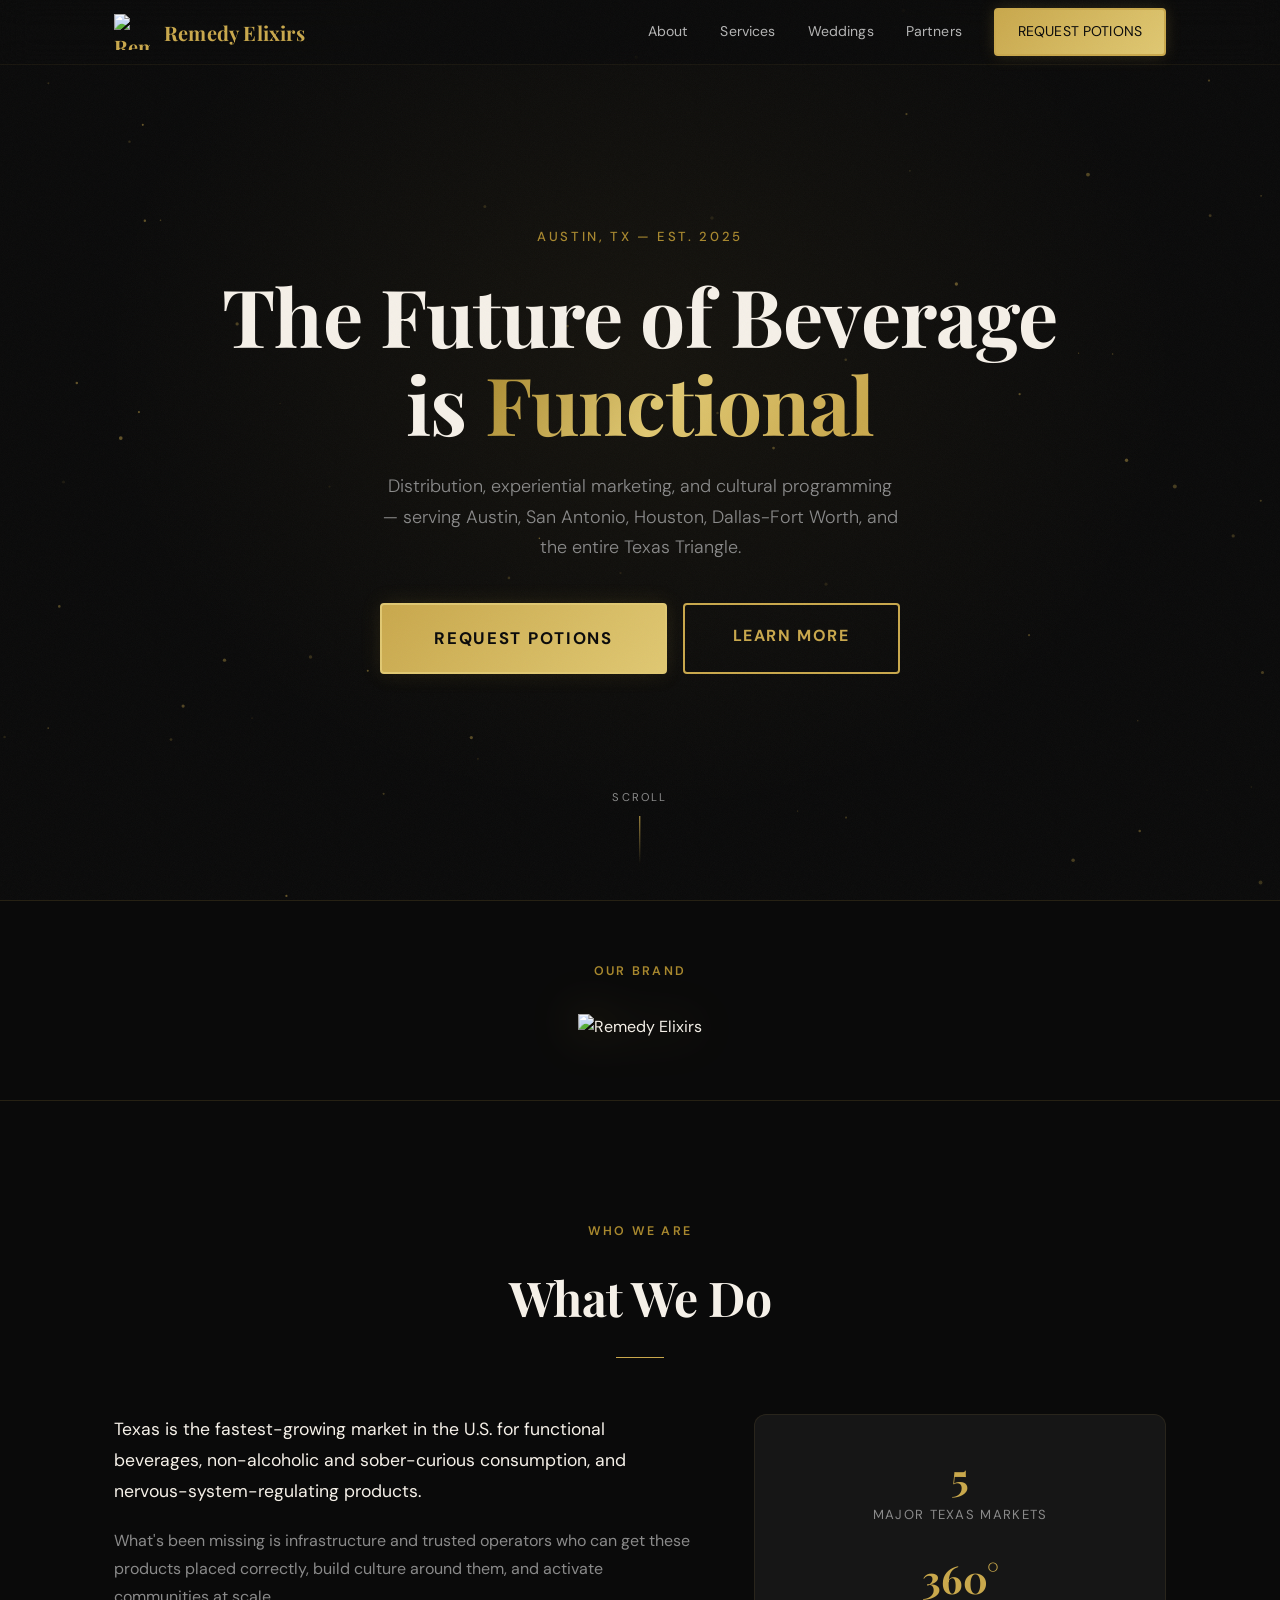
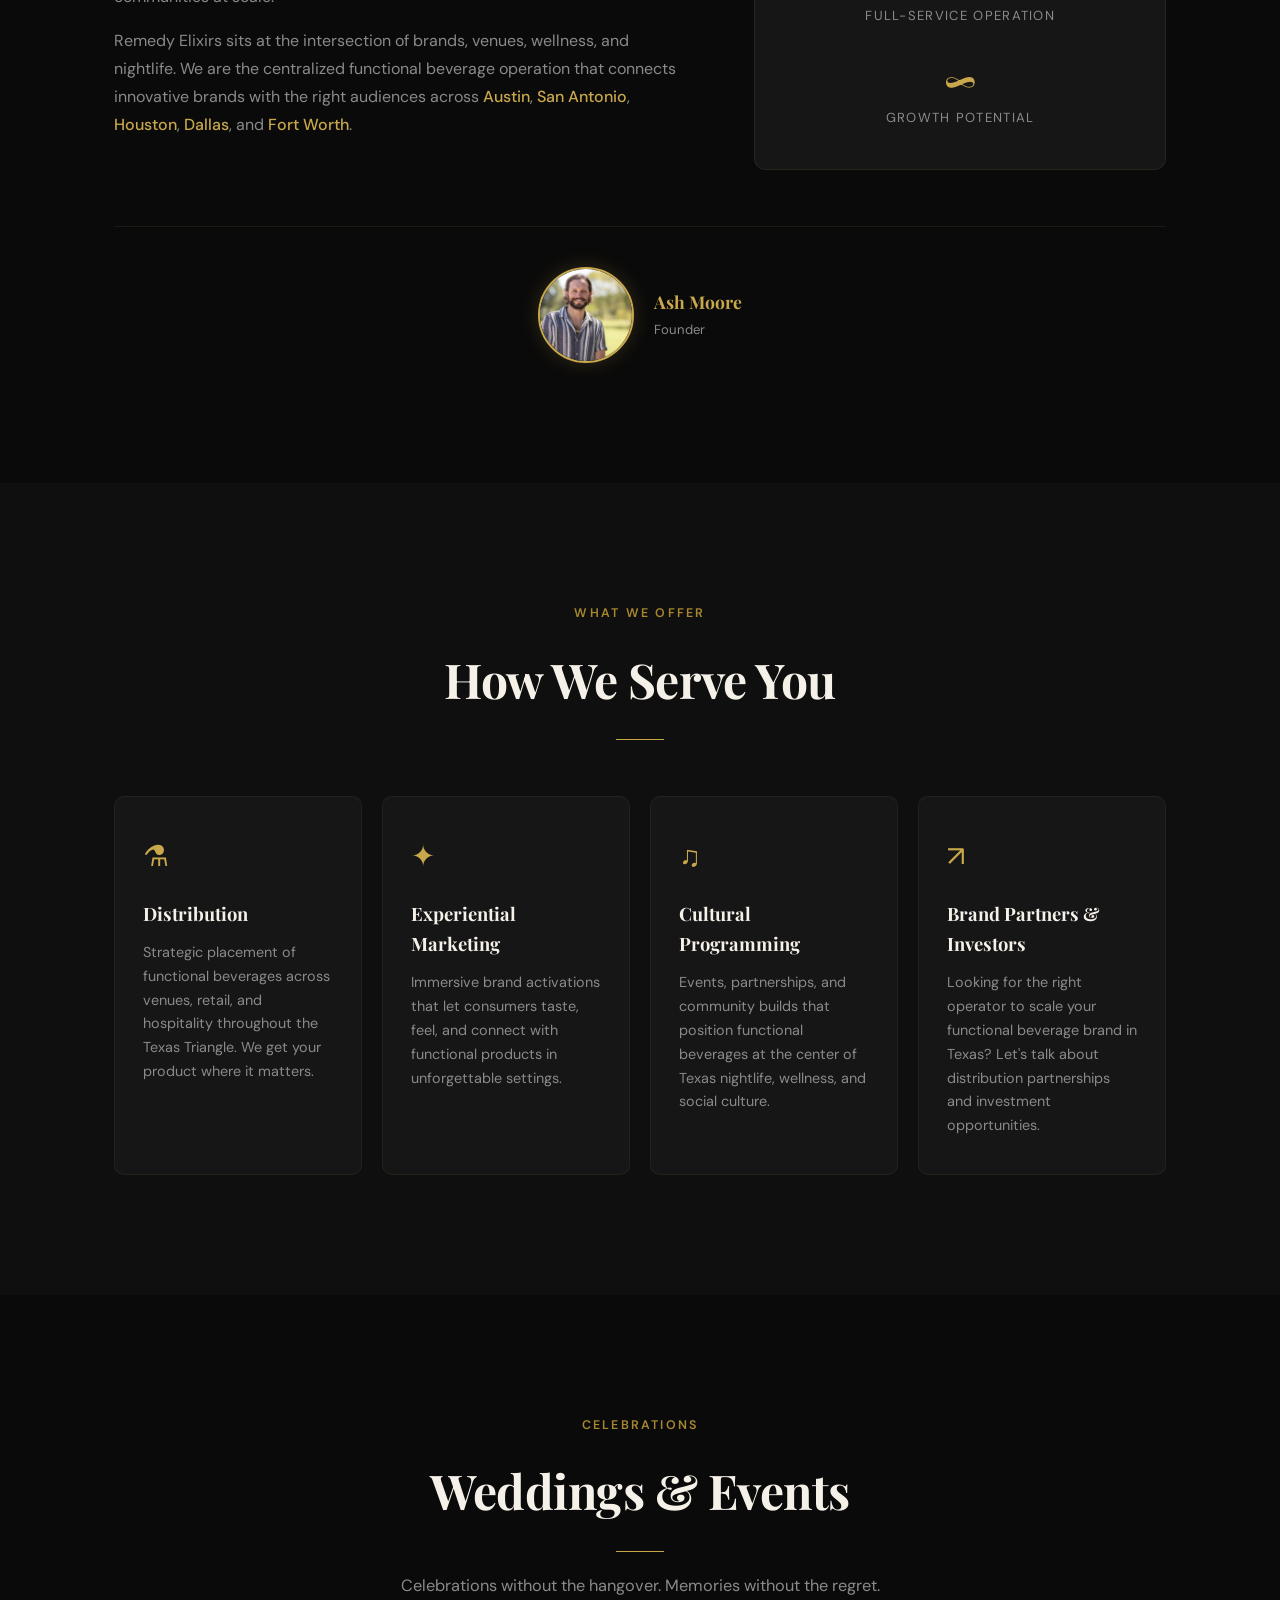
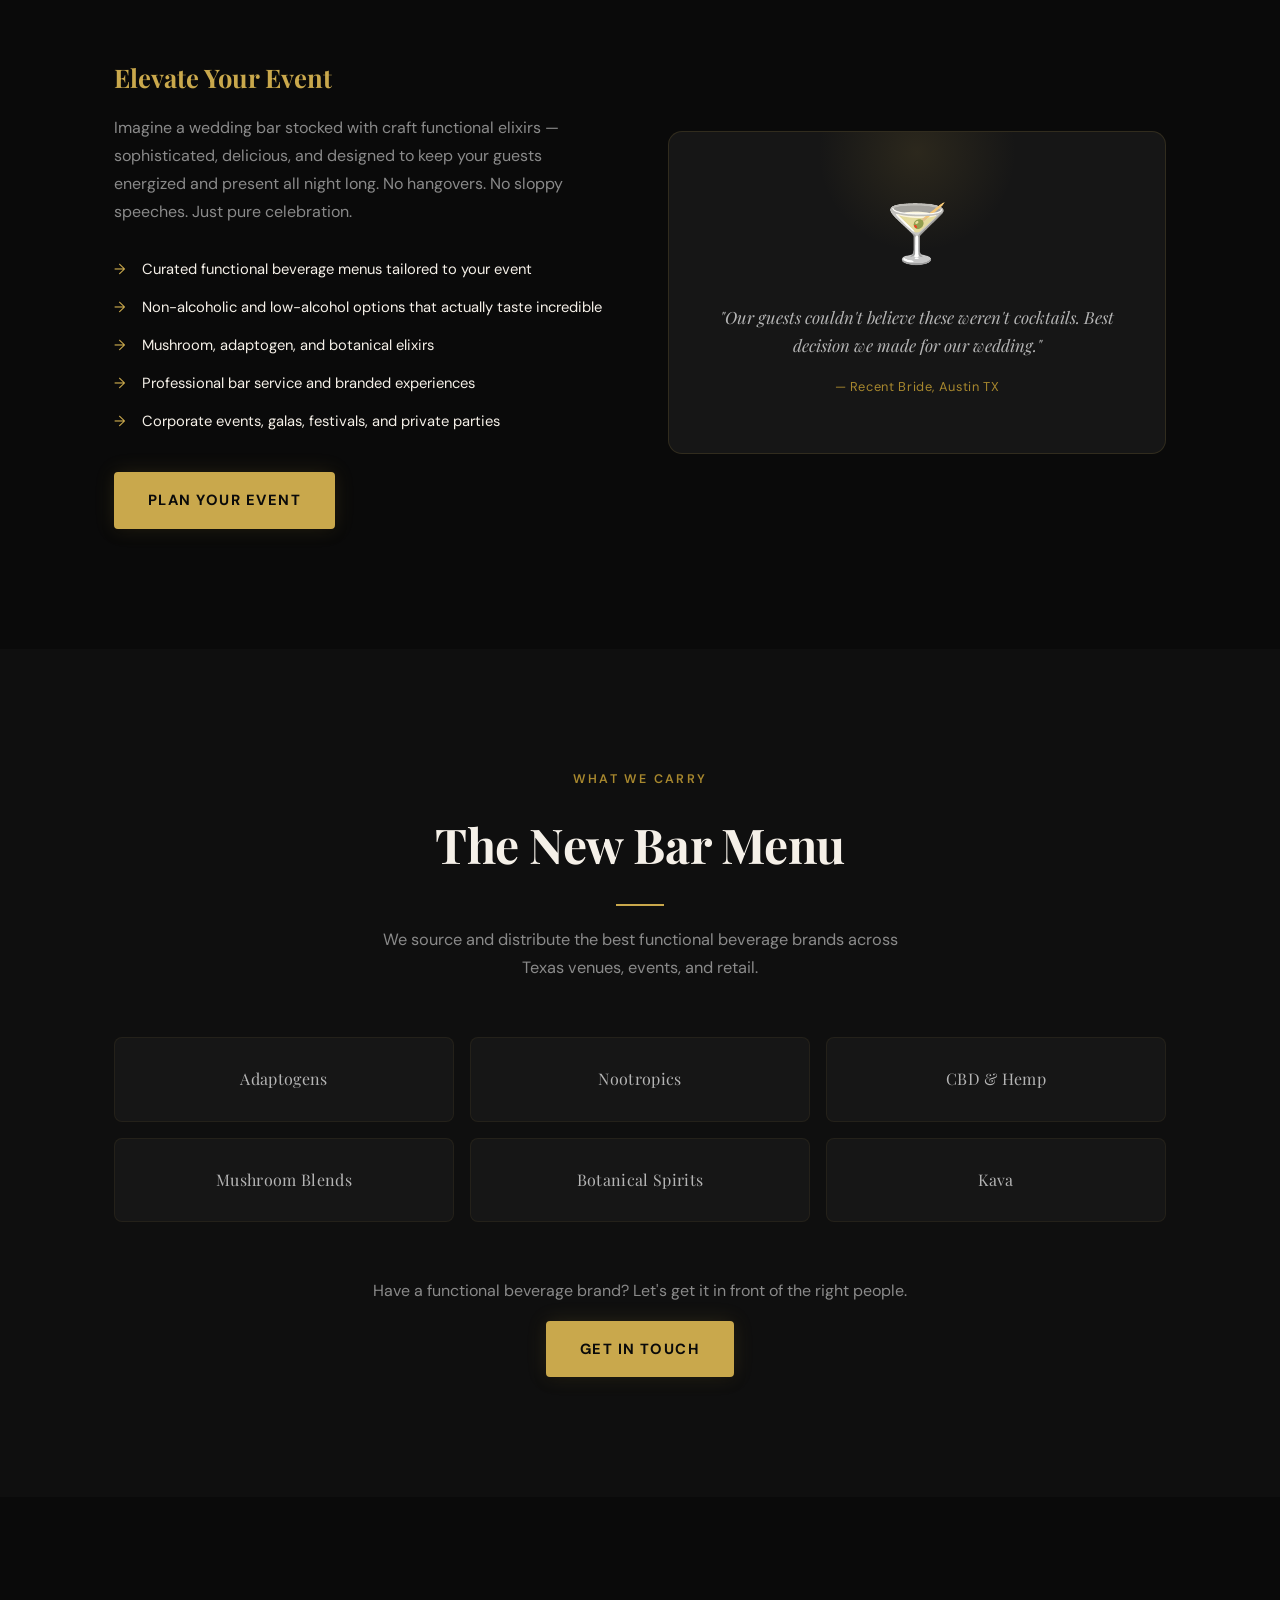
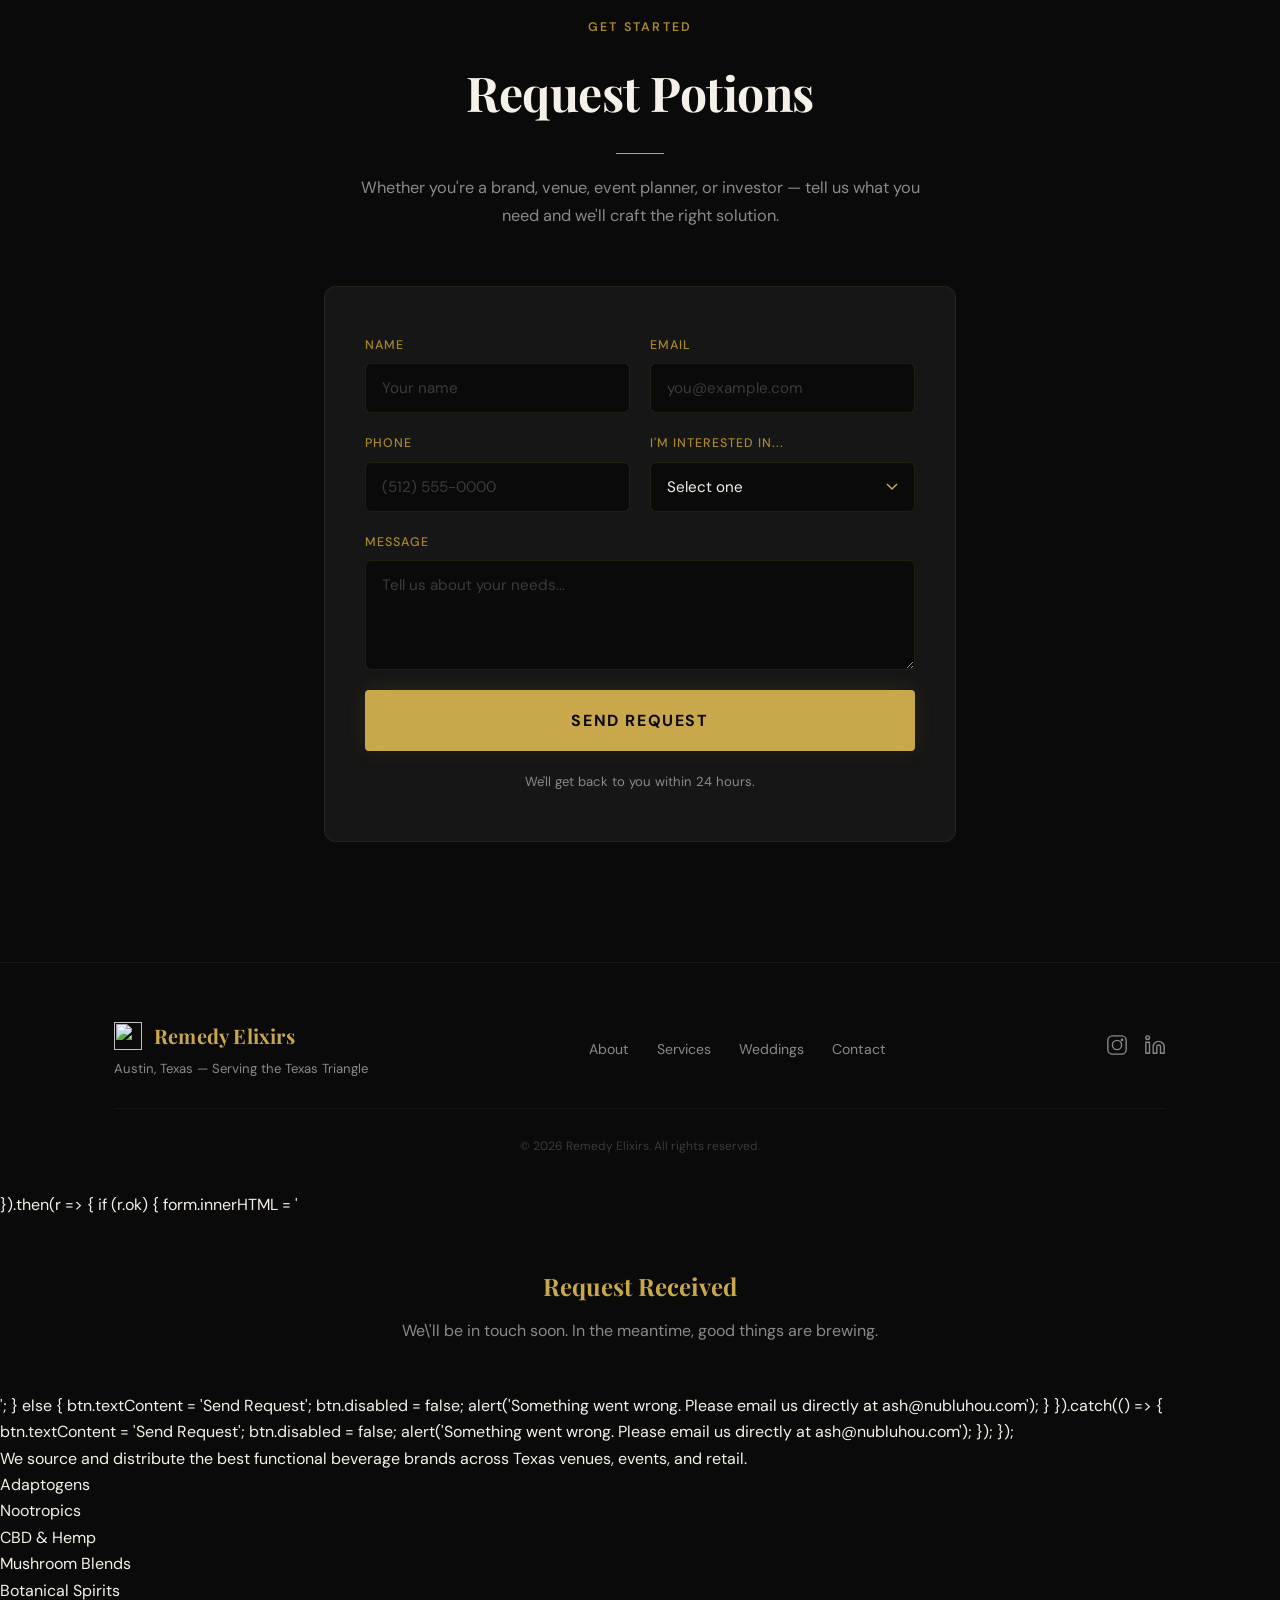
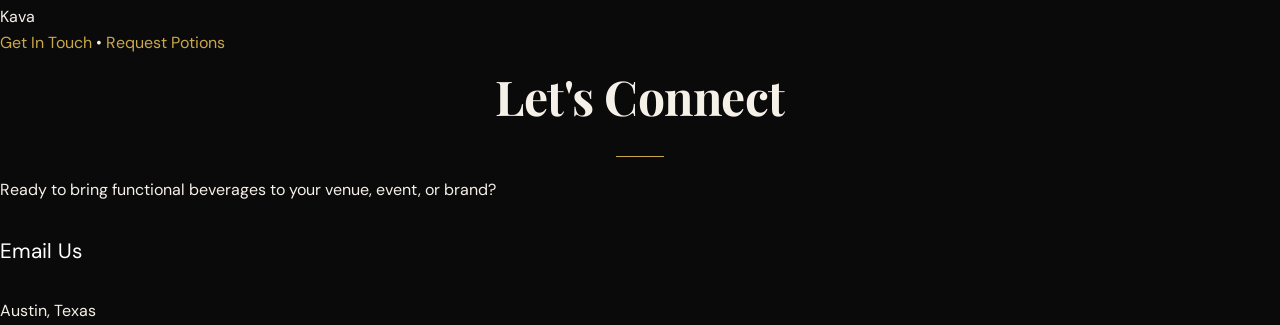
==== commit b390e024: "Update index.html" ====
--- a/index.html
+++ b/index.html
@@ -27,24 +27,6 @@
     gtag('js', new Date());
     gtag('config', 'G-P9FBZWVMJN');
   </script>
-    <meta charset="UTF-8">
-    <meta name="viewport" content="width=device-width, initial-scale=1.0">
-    <title>Remedy Elixirs — Functional Beverages for Texas</title>
-    <style>
-        body { font-family: system-ui, -apple-system, sans-serif; margin: 0; padding: 0; line-height: 1.6; color: #333; background: #f9f7f4; }
-        header, section { padding: 60px 20px; max-width: 900px; margin: 0 auto; }
-        h1 { font-size: 3.5rem; margin: 0; }
-        h2 { font-size: 2.2rem; margin-top: 2em; }
-        h3 { font-size: 1.6rem; }
-        .hero { background: linear-gradient(rgba(0,0,0,0.6), rgba(0,0,0,0.6)), url('https://picsum.photos/id/1015/2000/1200'); background-size: cover; color: white; text-align: center; padding: 200px 20px 120px; }
-        .scroll { text-align: center; font-size: 1.1rem; margin: 20px 0; }
-        .section { background: white; margin: 40px auto; border-radius: 12px; padding: 40px; box-shadow: 0 4px 20px rgba(0,0,0,0.05); }
-        ul { list-style: none; padding: 0; }
-        li { margin: 15px 0; font-size: 1.1rem; }
-        .contact { background: #2c1a12; color: white; text-align: center; }
-        a { color: #d97757; text-decoration: none; }
-        a:hover { text-decoration: underline; }
-    </style>
 </head>
 <body>
 
@@ -139,27 +121,6 @@
     <div class="container">
       <div class="section-header reveal">
         <p class="section-tag">What We Offer</p>
-    <header class="hero">
-        <h1>Remedy Elixirs</h1>
-        <p style="font-size:1.5rem;">Functional Beverages for Texas</p>
-        <p>Austin, TX — Est. 2025</p>
-        <h2 style="margin:30px 0;">The Future of Beverage<br>is Functional</h2>
-        <p>Distribution, experiential marketing, and cultural programming — serving Austin, San Antonio, Houston, Dallas-Fort Worth, and the entire Texas Triangle.</p>
-        <div class="scroll">↓ Scroll</div>
-    </header>
-
-    <section class="section">
-        <h2>Who We Are</h2>
-        <h3>What We Do</h3>
-        <p>Texas is the fastest-growing market in the U.S. for functional beverages, non-alcoholic and sober-curious consumption, and nervous-system-regulating products.</p>
-        <p>What's been missing is infrastructure and trusted operators who can get these products placed correctly, build culture around them, and activate communities at scale.</p>
-        <p><strong>Remedy Elixirs</strong> sits at the intersection of brands, venues, wellness, and nightlife. We are the centralized functional beverage operation that connects innovative brands with the right audiences across <strong>Austin, San Antonio, Houston, Dallas, and Fort Worth</strong>.</p>
-        
-        <p><strong>5 Major Texas Markets</strong> • <strong>360° Full-Service Operation</strong> • <strong>∞ Growth Potential</strong></p>
-        <p><em>Ash Moore — Founder</em></p>
-    </section>
-
-    <section class="section">
         <h2>How We Serve You</h2>
       </div>
       <div class="grid">
@@ -204,21 +165,6 @@
     <div class="container">
       <div class="section-header reveal">
         <p class="section-tag">Celebrations</p>
-        
-        <h3>⚗ Distribution</h3>
-        <p>Strategic placement of functional beverages across venues, retail, and hospitality throughout the Texas Triangle.</p>
-        
-        <h3>✦ Experiential Marketing</h3>
-        <p>Immersive brand activations that let consumers taste, feel, and connect with functional products in unforgettable settings.</p>
-        
-        <h3>♫ Cultural Programming</h3>
-        <p>Events, partnerships, and community builds that position functional beverages at the center of Texas nightlife, wellness, and social culture.</p>
-        
-        <h3>↗ Brand Partners & Investors</h3>
-        <p>Looking for the right operator to scale your functional beverage brand in Texas? Let's talk about distribution partnerships and investment opportunities.</p>
-    </section>
-
-    <section class="section">
         <h2>Weddings & Events</h2>
         <p class="section-lead">Celebrations without the hangover. Memories without the regret.</p>
       </div>
@@ -227,11 +173,6 @@
           <h3>Elevate Your Event</h3>
           <p>Imagine a wedding bar stocked with craft functional elixirs — sophisticated, delicious, and designed to keep your guests energized and present all night long. No hangovers. No sloppy speeches. Just pure celebration.</p>
           <ul class="check-list">
-        <p><strong>Celebrations without the hangover. Memories without the regret.</strong></p>
-        
-        <h3>Elevate Your Event</h3>
-        <p>Imagine a wedding bar stocked with craft functional elixirs — sophisticated, delicious, and designed to keep your guests energized and present all night long.</p>
-        <ul>
             <li>Curated functional beverage menus tailored to your event</li>
             <li>Non-alcoholic and low-alcohol options that actually taste incredible</li>
             <li>Mushroom, adaptogen, and botanical elixirs</li>
@@ -257,14 +198,6 @@
     <div class="container">
       <div class="section-header reveal">
         <p class="section-tag">What We Carry</p>
-        </ul>
-        <p><a href="#contact">Plan Your Event →</a></p>
-        
-        <p style="font-style:italic; margin-top:40px;">"Our guests couldn't believe these weren't cocktails. Best decision we made for our wedding."<br>
-        — Recent Bride, Austin TX</p>
-    </section>
-
-    <section class="section">
         <h2>The New Bar Menu</h2>
         <p class="section-lead">We source and distribute the best functional beverage brands across Texas venues, events, and retail.</p>
       </div>
@@ -479,6 +412,24 @@
         method: 'POST',
         body: new FormData(form),
         headers: { 'Accept': 'application/json' }
+      }).then(r => {
+        if (r.ok) {
+          form.innerHTML = '<div class="form-success"><h3>Request Received</h3><p>We\'ll be in touch soon. In the meantime, good things are brewing.</p></div>';
+        } else {
+          btn.textContent = 'Send Request';
+          btn.disabled = false;
+          alert('Something went wrong. Please email us directly at ash@nubluhou.com');
+        }
+      }).catch(() => {
+        btn.textContent = 'Send Request';
+        btn.disabled = false;
+        alert('Something went wrong. Please email us directly at ash@nubluhou.com');
+      });
+    });
+  </script>
+
+</body>
+</html>
       }).then(r => {
         if (r.ok) {
           form.innerHTML = '<div class="form-success"><h3>Request Received</h3><p>We\'ll be in touch soon. In the meantime, good things are brewing.</p></div>';
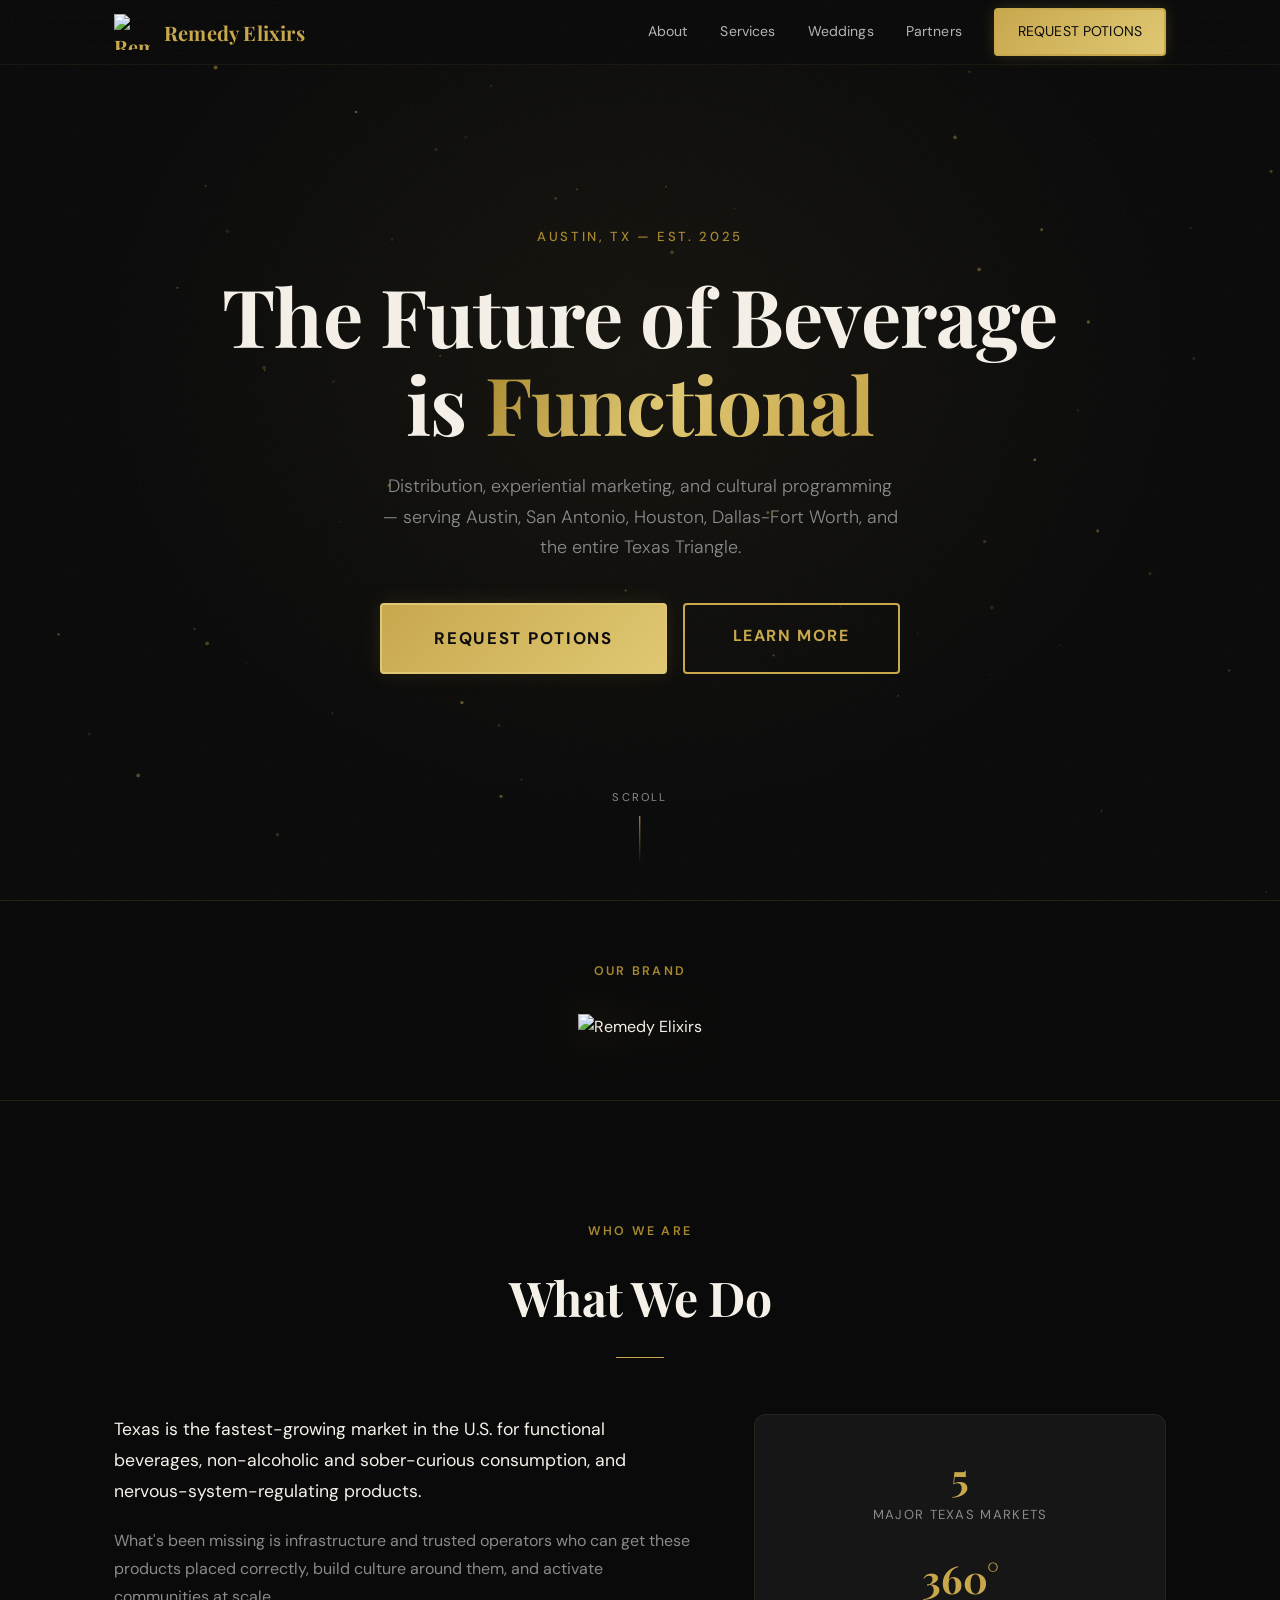
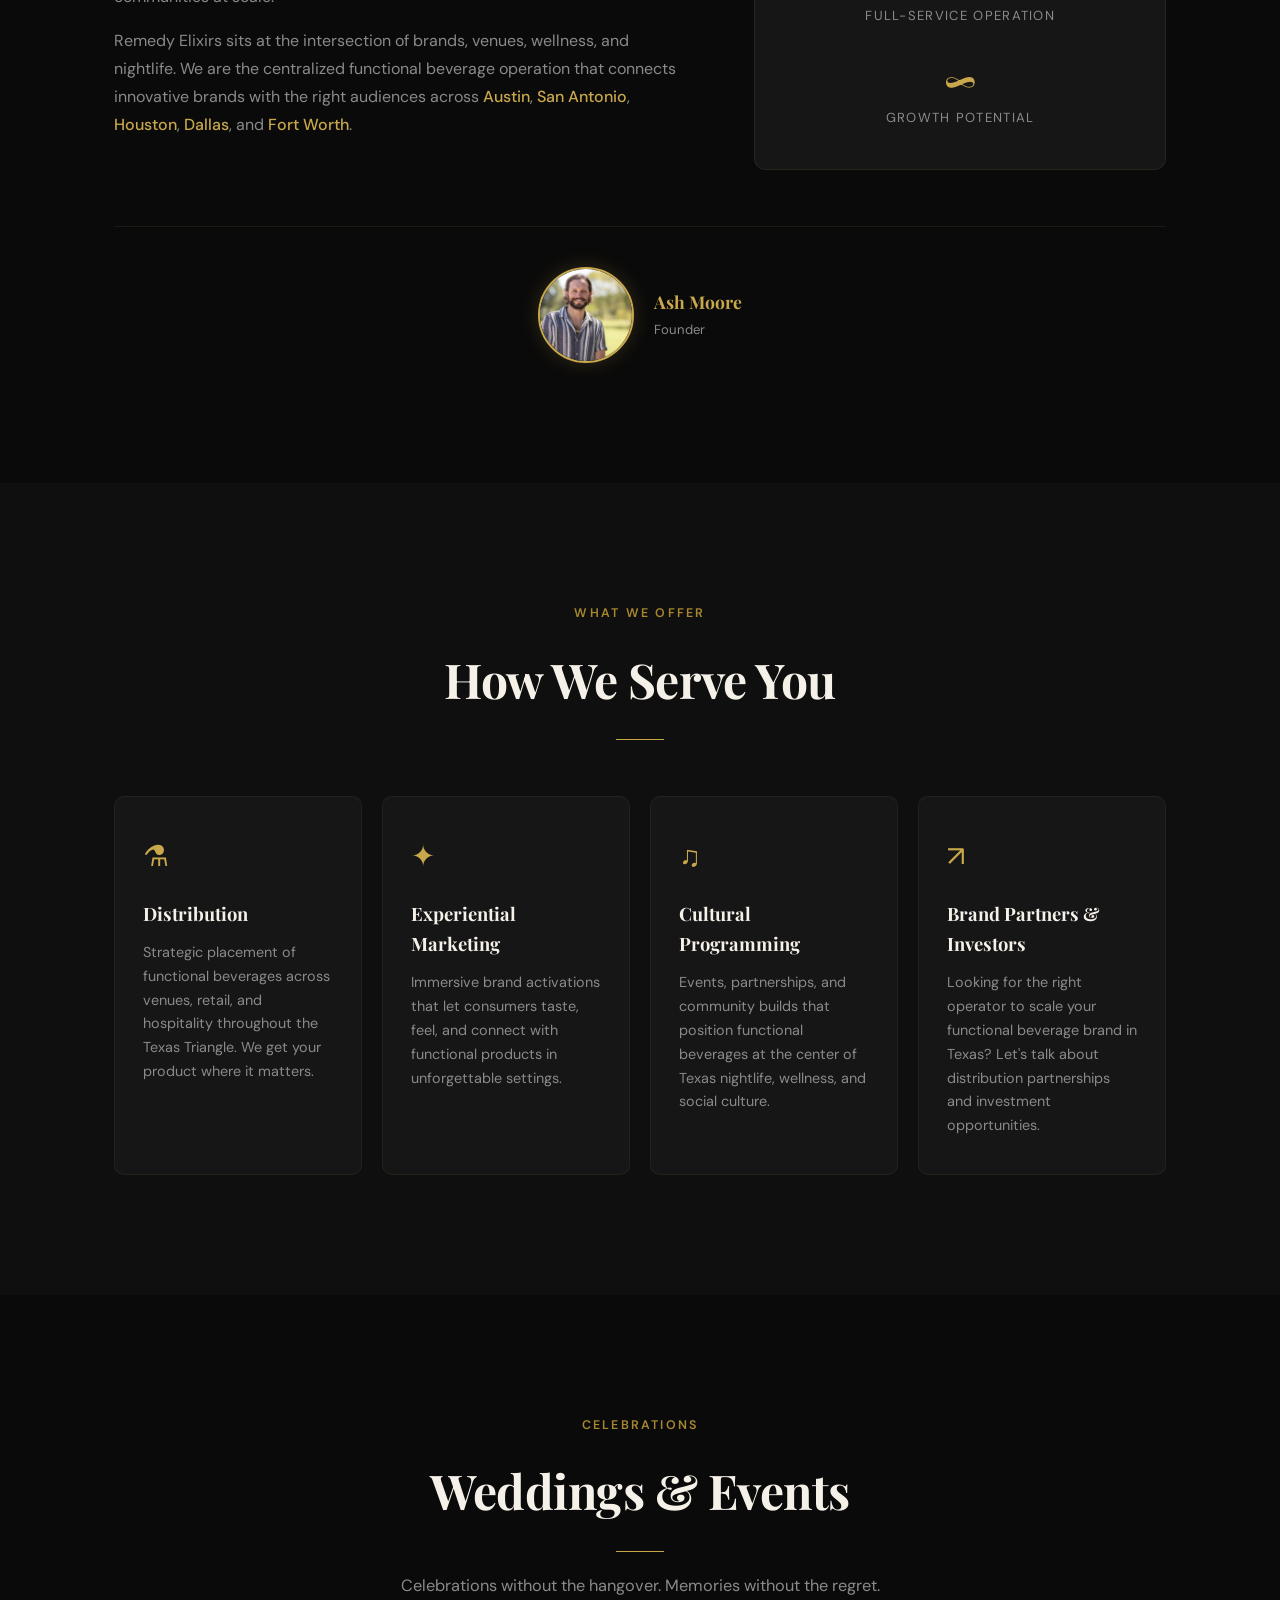
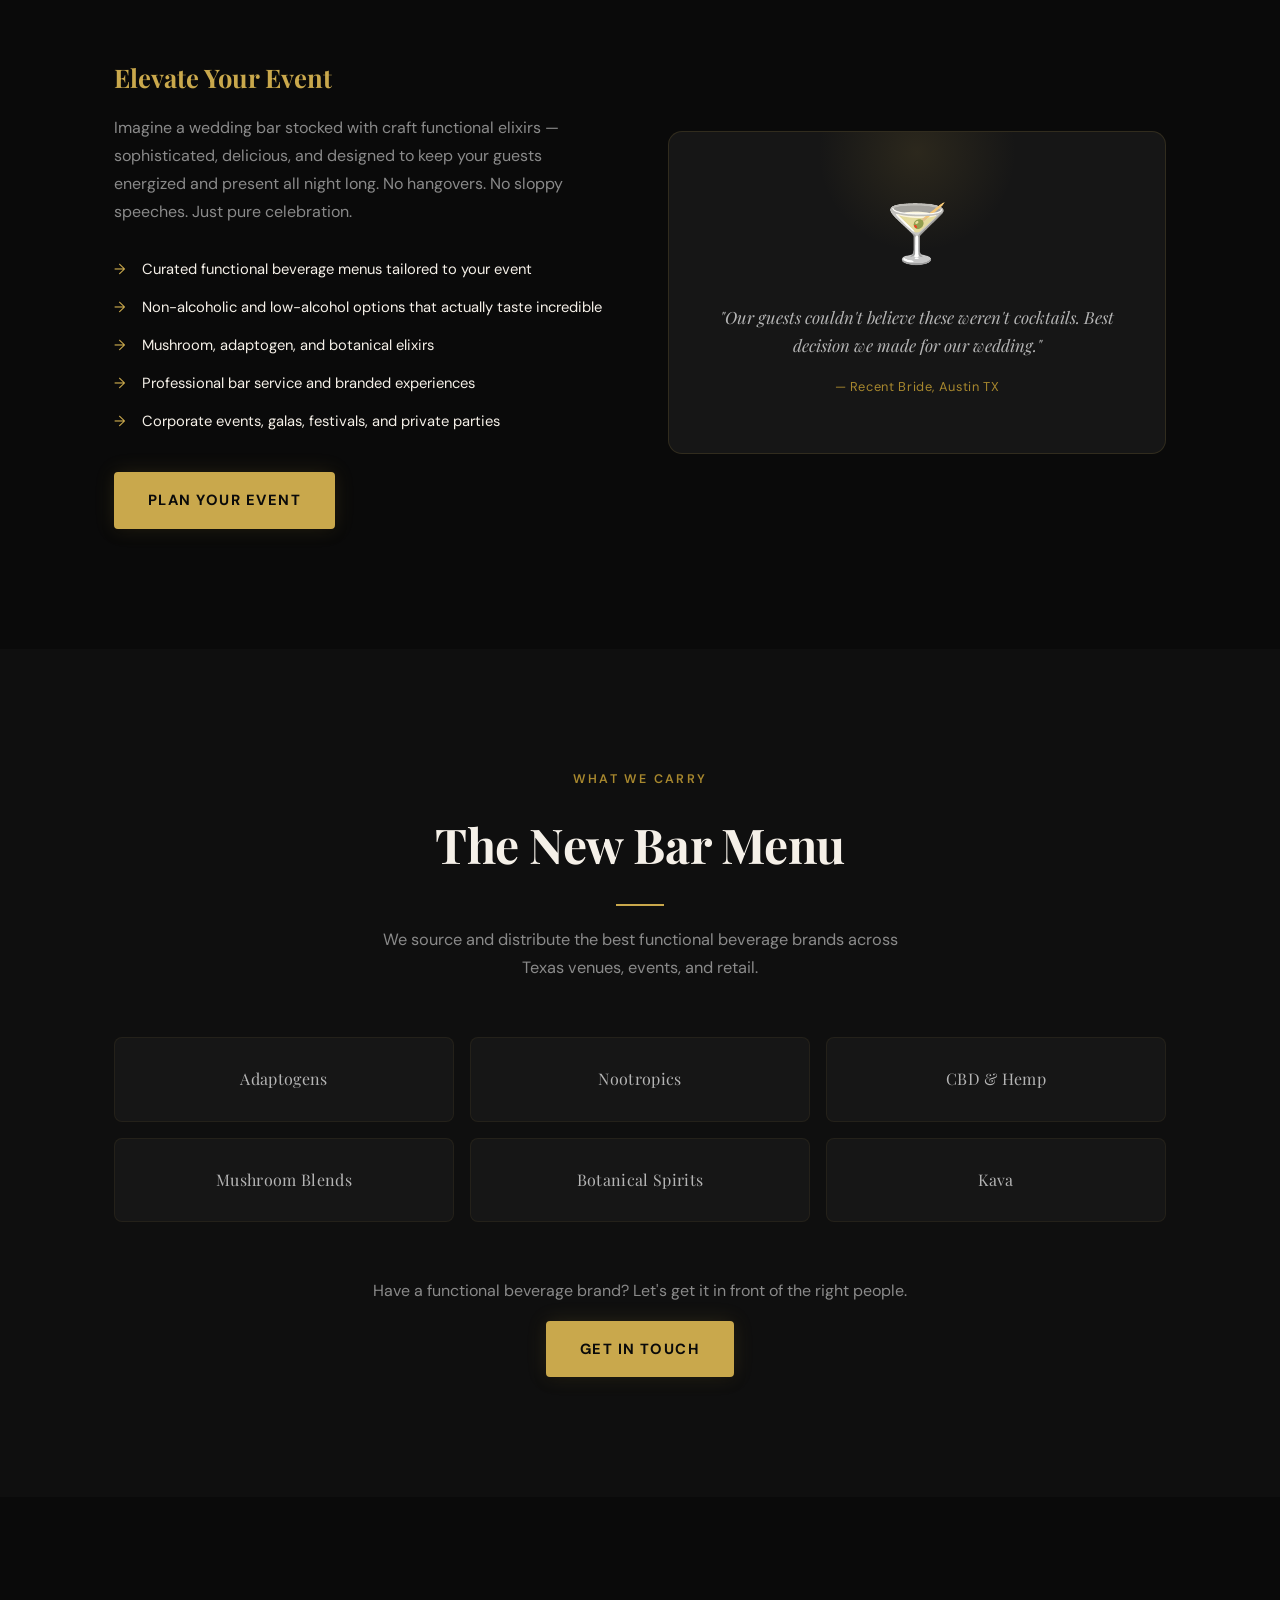
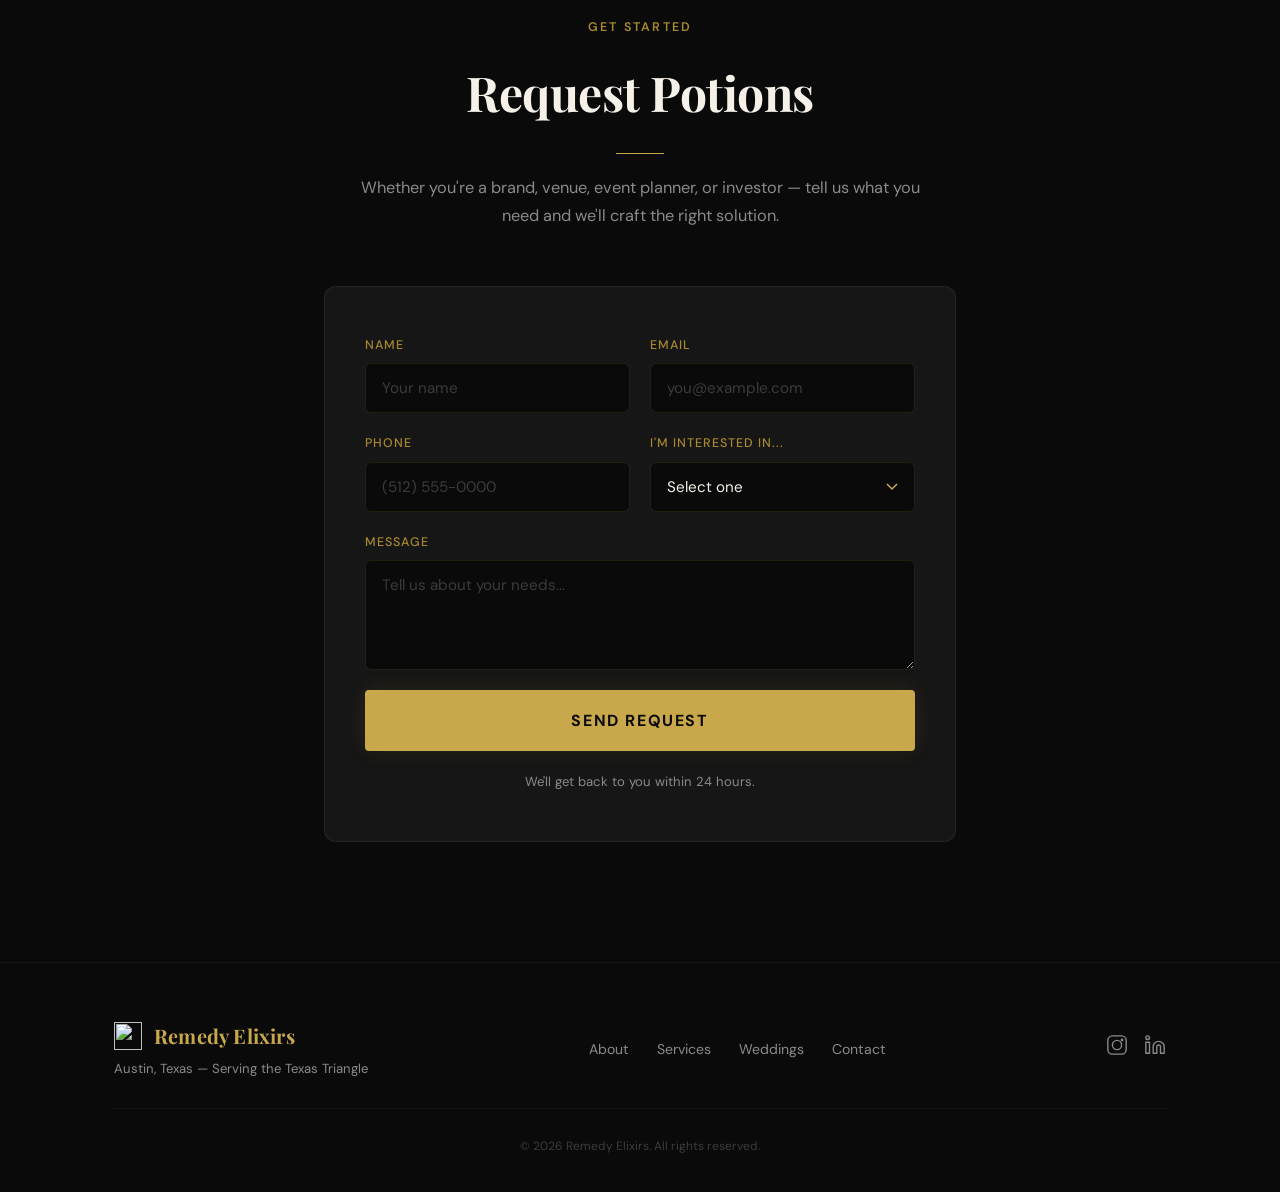
==== commit 3f14dad0: "Update index.html" ====
--- a/index.html
+++ b/index.html
@@ -430,38 +430,3 @@
 
 </body>
 </html>
-      }).then(r => {
-        if (r.ok) {
-          form.innerHTML = '<div class="form-success"><h3>Request Received</h3><p>We\'ll be in touch soon. In the meantime, good things are brewing.</p></div>';
-        } else {
-          btn.textContent = 'Send Request';
-          btn.disabled = false;
-          alert('Something went wrong. Please email us directly at ash@nubluhou.com');
-        }
-      }).catch(() => {
-        btn.textContent = 'Send Request';
-        btn.disabled = false;
-        alert('Something went wrong. Please email us directly at ash@nubluhou.com');
-      });
-    });
-  </script>
-        <p>We source and distribute the best functional beverage brands across Texas venues, events, and retail.</p>
-        <ul>
-            <li>Adaptogens</li>
-            <li>Nootropics</li>
-            <li>CBD & Hemp</li>
-            <li>Mushroom Blends</li>
-            <li>Botanical Spirits</li>
-            <li>Kava</li>
-        </ul>
-        <p><a href="#contact">Get In Touch</a> • <a href="#contact">Request Potions</a></p>
-    </section>
-
-    <section id="contact" class="contact">
-        <h2>Let's Connect</h2>
-        <p>Ready to bring functional beverages to your venue, event, or brand?</p>
-        <p style="font-size:1.3rem; margin:30px 0;">
-            <a href="mailto:your@email.com" style="color:white;">Email Us</a>
-        </p>
-        <p>Austin, Texas</p>
-    </section>
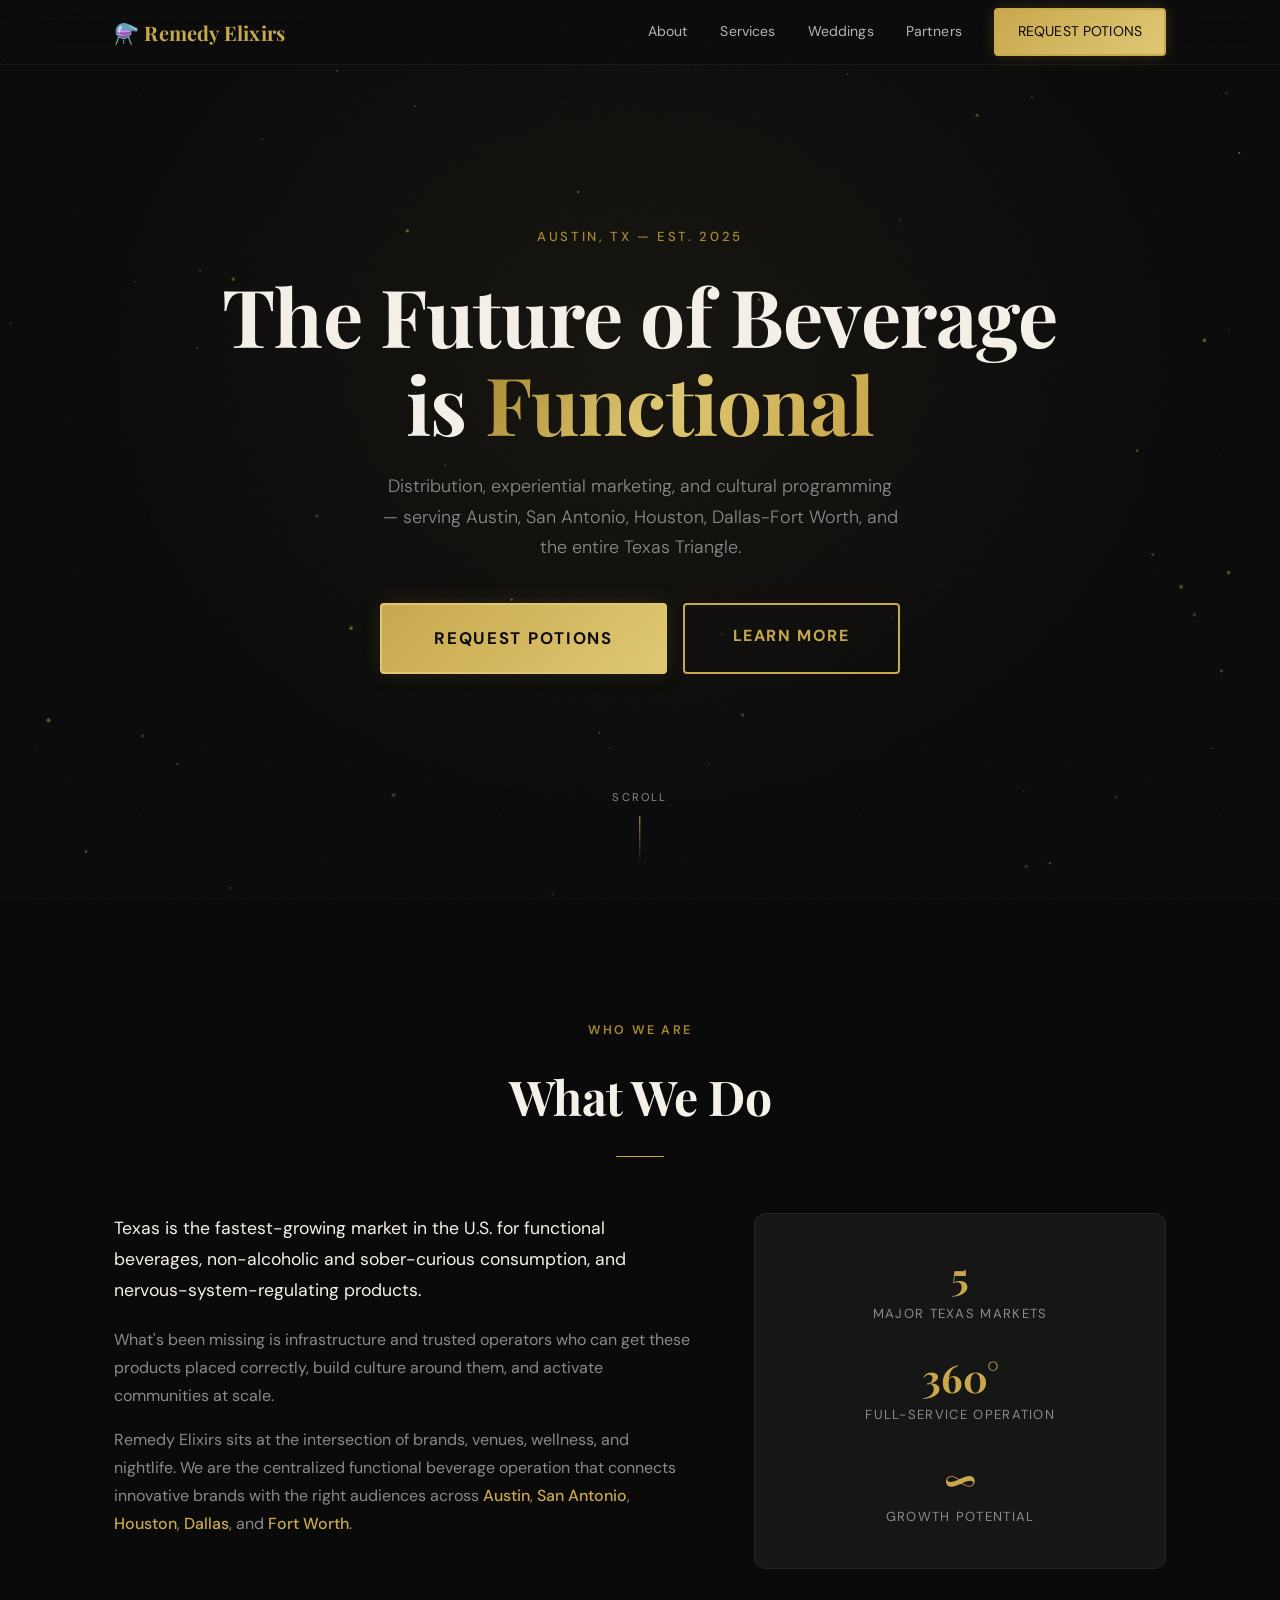
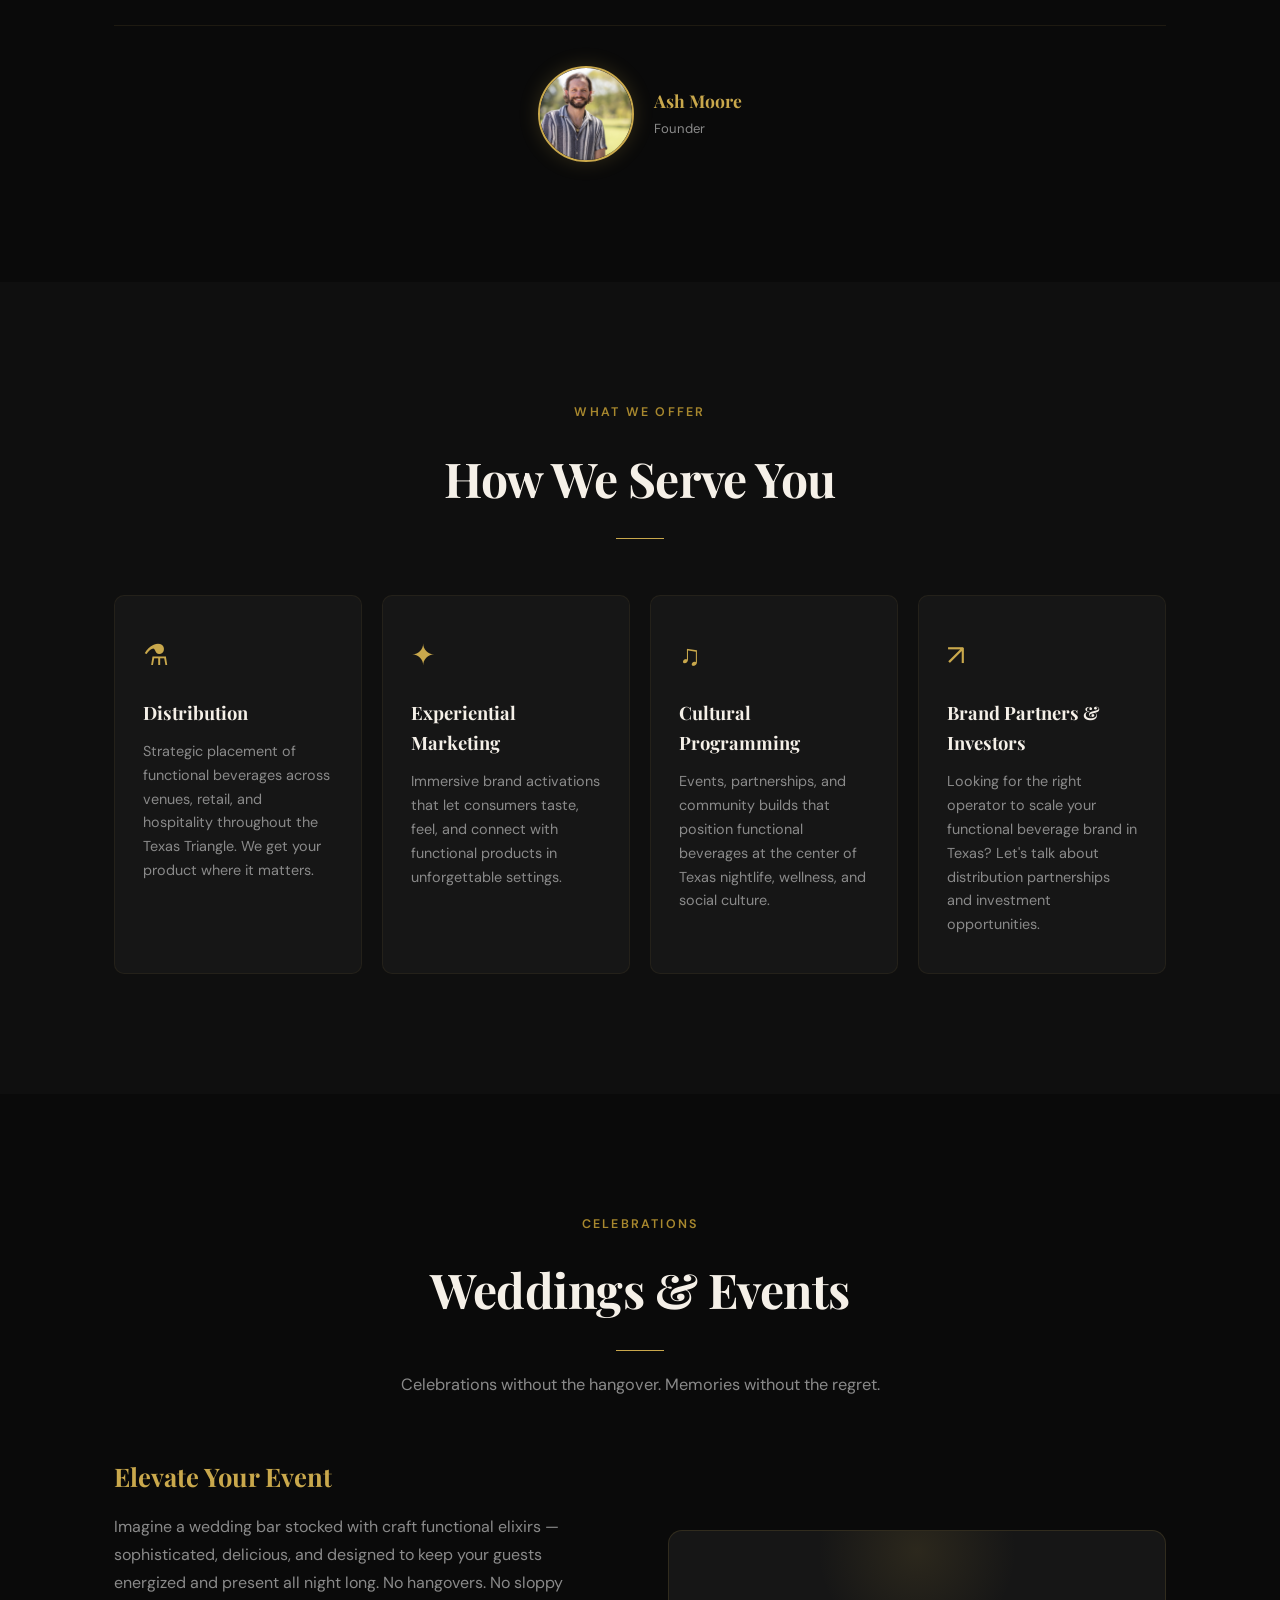
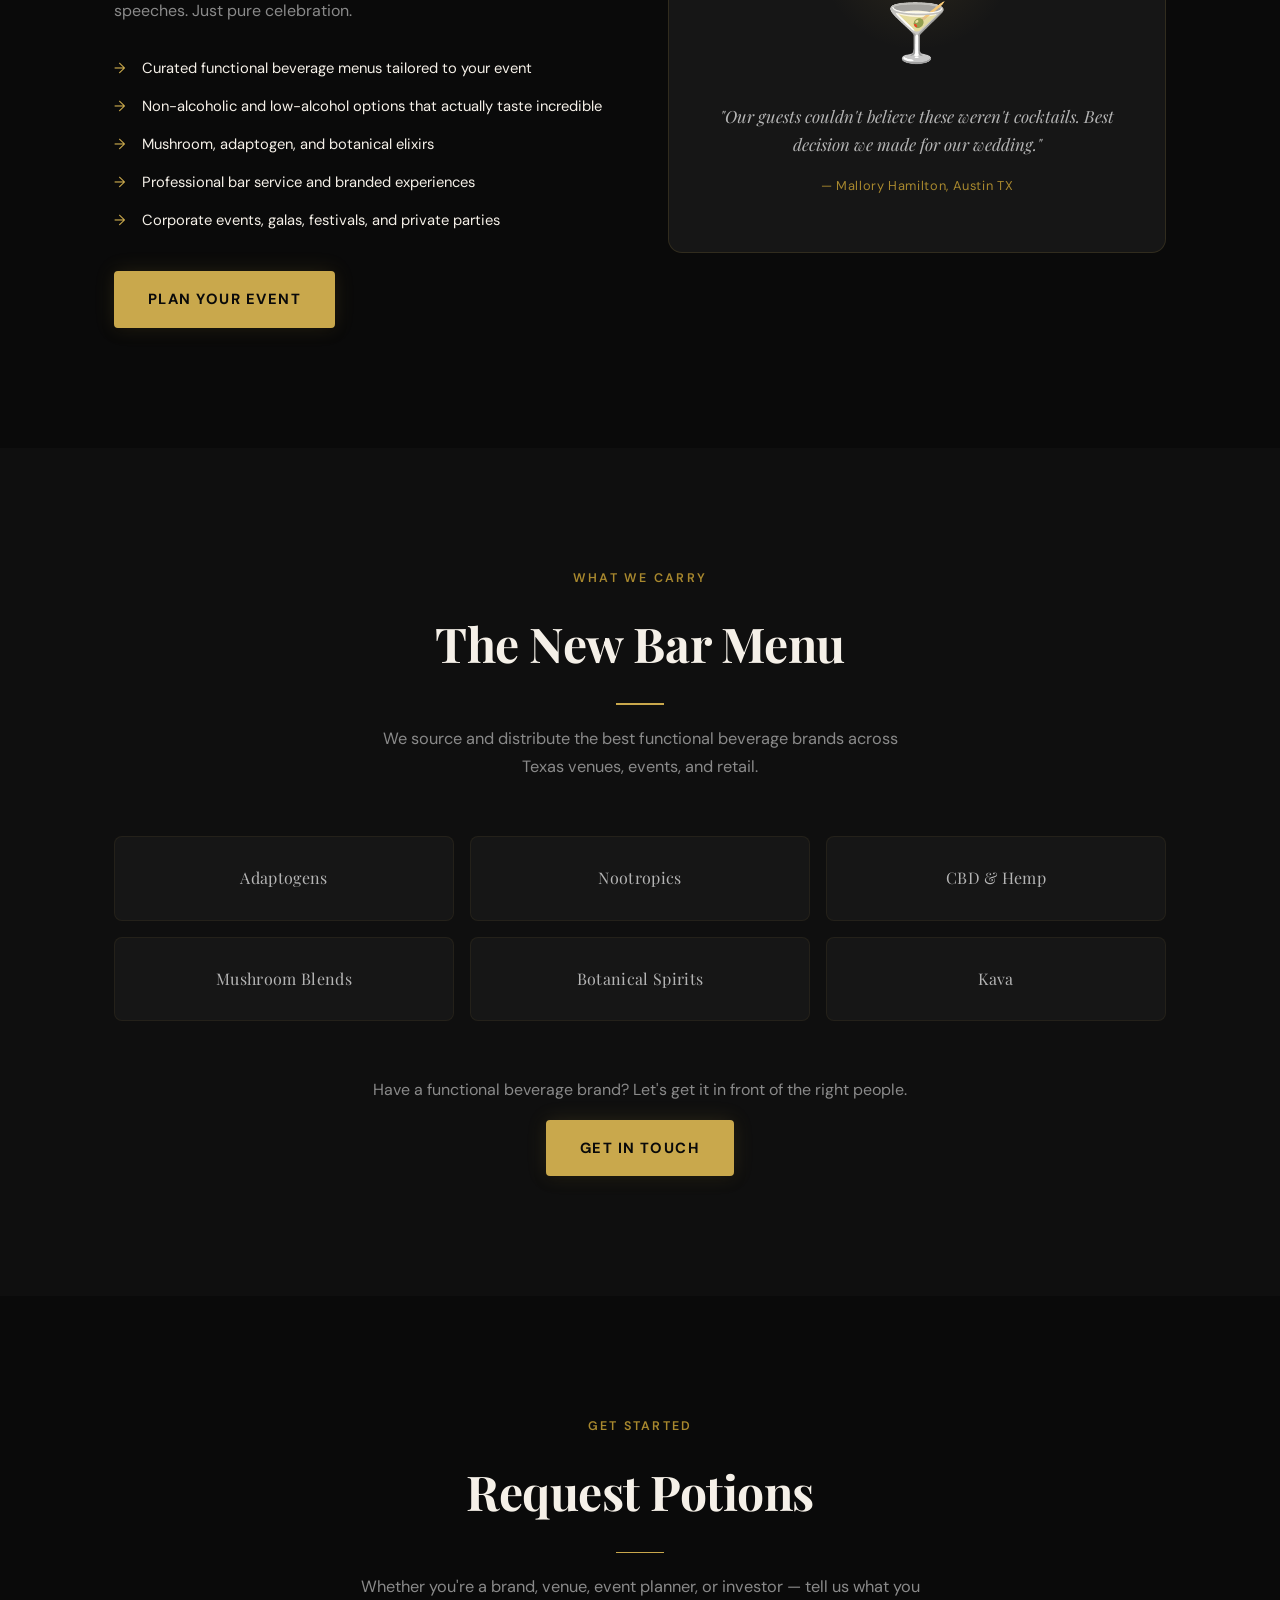
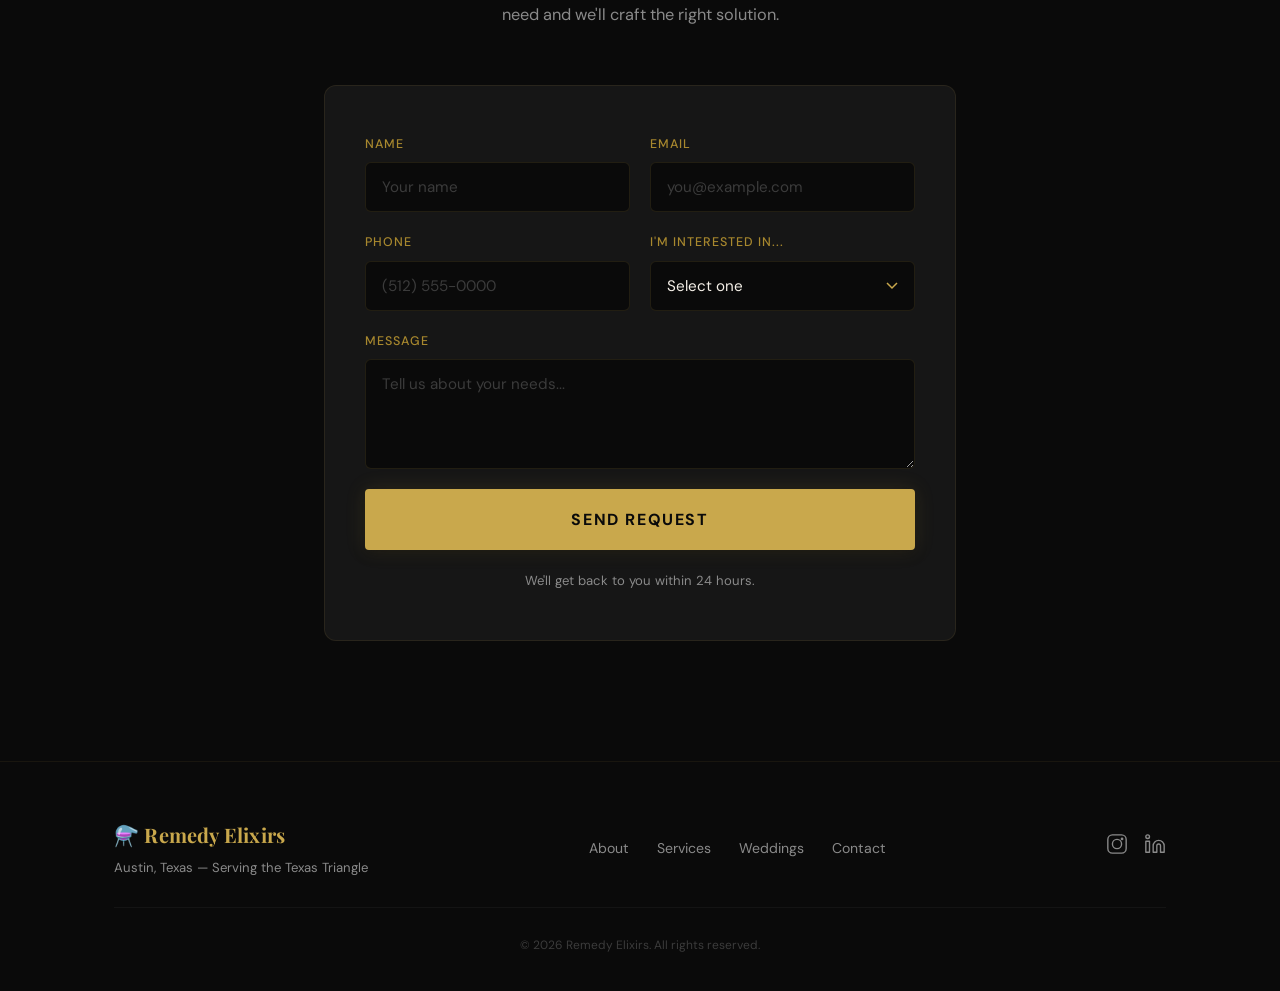
==== commit 74a1f183: "Update index.html Changing bride name and removing bad logo links" ====
--- a/index.html
+++ b/index.html
@@ -37,7 +37,7 @@
   <nav class="nav" role="navigation" aria-label="Main navigation">
     <div class="nav-inner">
       <a href="#" class="logo" aria-label="Remedy Elixirs home">
-        <img src="remedy-logo.png" alt="Remedy Elixirs Logo" style="width:36px;height:36px;object-fit:contain;vertical-align:middle;margin-right:8px;"> Remedy Elixirs
+        ⚗️ Remedy Elixirs
       </a>
       <div class="nav-links" id="nav-links">
         <a href="#about">About</a>
@@ -67,14 +67,6 @@
     <div class="hero-scroll" aria-hidden="true">
       <span>Scroll</span>
       <div class="scroll-line"></div>
-    </div>
-  </section>
-
-  <!-- Logo Showcase -->
-  <section style="background:#0a0a0a;padding:60px 0;text-align:center;border-top:1px solid rgba(201,168,76,0.15);border-bottom:1px solid rgba(201,168,76,0.15);">
-    <div class="container">
-      <p class="section-tag" style="text-align:center;margin-bottom:32px;">Our Brand</p>
-      <img src="remedy-logo.png" alt="Remedy Elixirs" style="width:180px;height:180px;object-fit:contain;filter:drop-shadow(0 0 24px rgba(201,168,76,0.4));">
     </div>
   </section>
 
@@ -186,7 +178,7 @@
             <div class="visual-glow"></div>
             <span class="visual-emoji">🍸</span>
             <p>"Our guests couldn't believe these weren't cocktails. Best decision we made for our wedding."</p>
-            <span class="testimonial-attr">— Recent Bride, Austin TX</span>
+            <span class="testimonial-attr">— Mallory Hamilton, Austin TX</span>
           </div>
         </div>
       </div>
@@ -276,10 +268,7 @@
     <div class="container">
       <div class="footer-inner">
         <div class="footer-brand">
-          <span class="logo">
-            <img src="remedy-logo.png" alt="" style="width:28px;height:28px;object-fit:contain;vertical-align:middle;margin-right:6px;">
-            Remedy Elixirs
-          </span>
+          <span class="logo">⚗️ Remedy Elixirs</span>
           <p>Austin, Texas — Serving the Texas Triangle</p>
         </div>
         <div class="footer-links">
